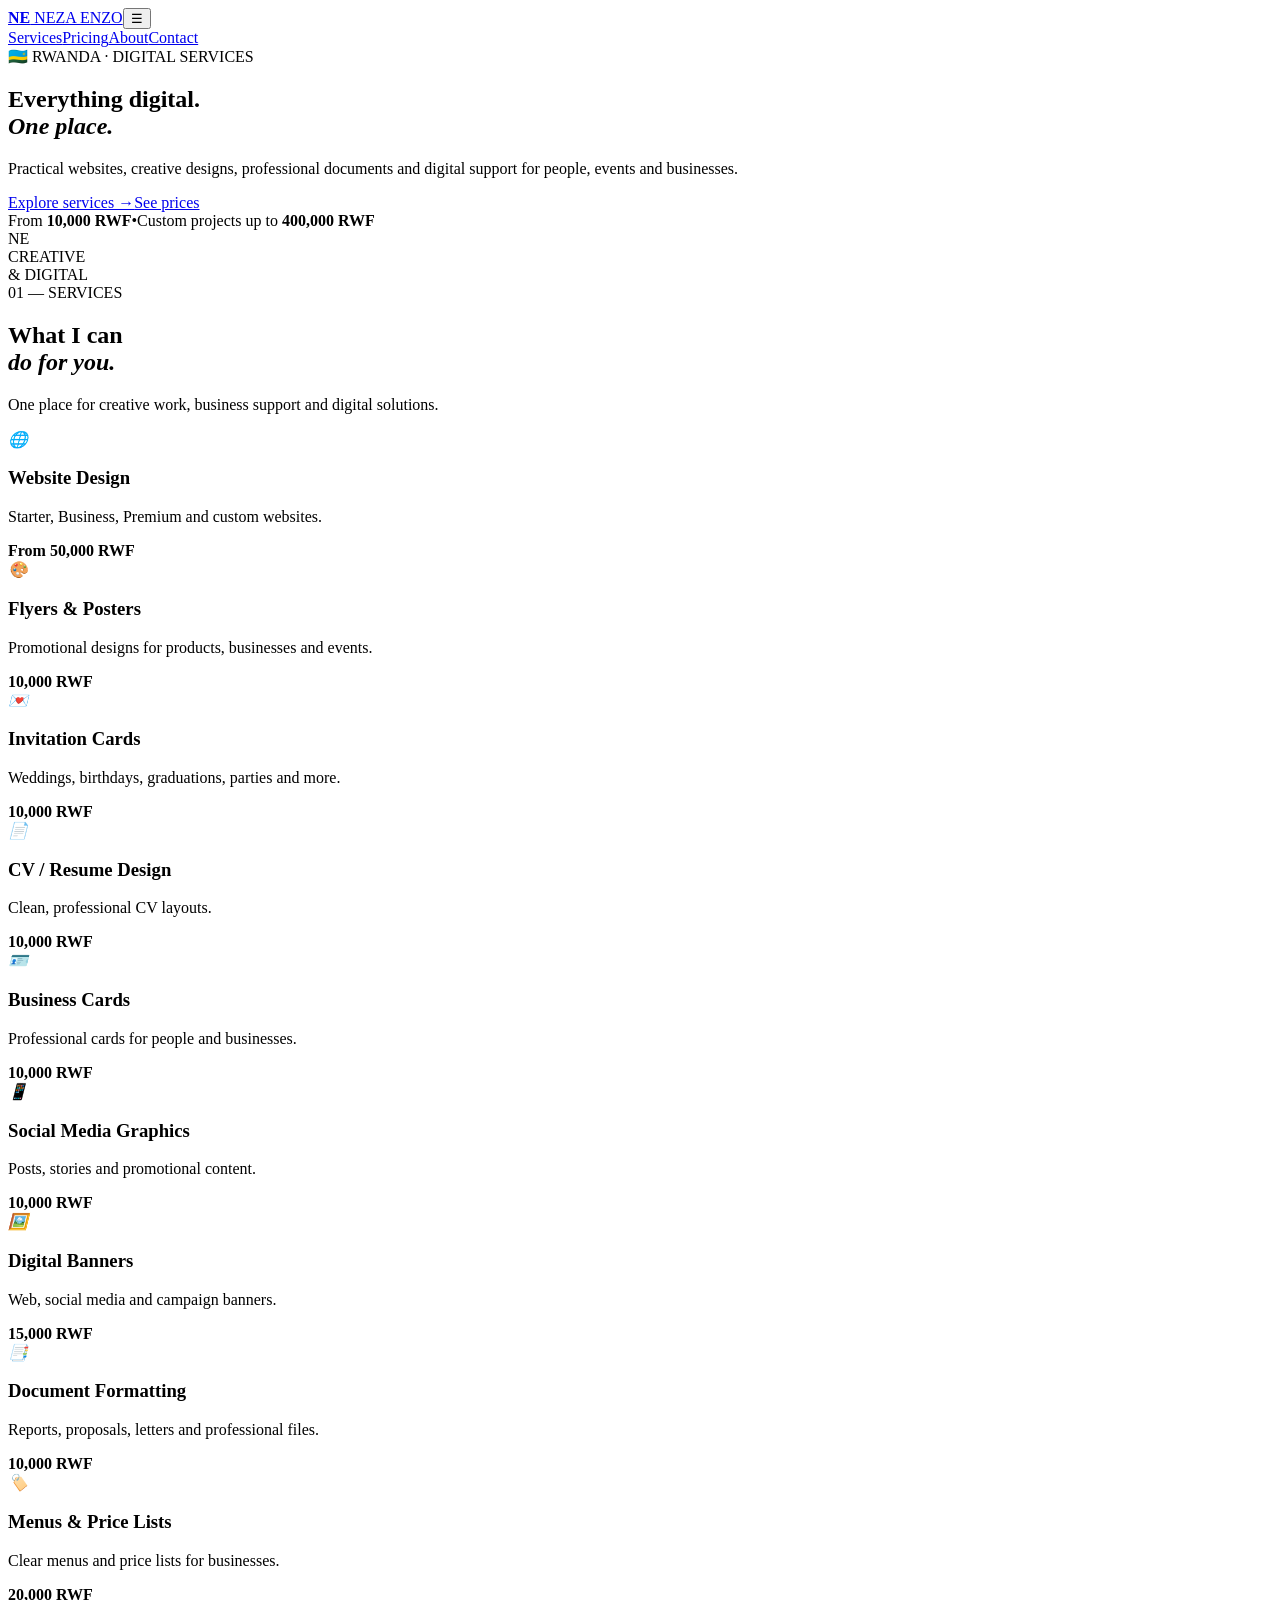
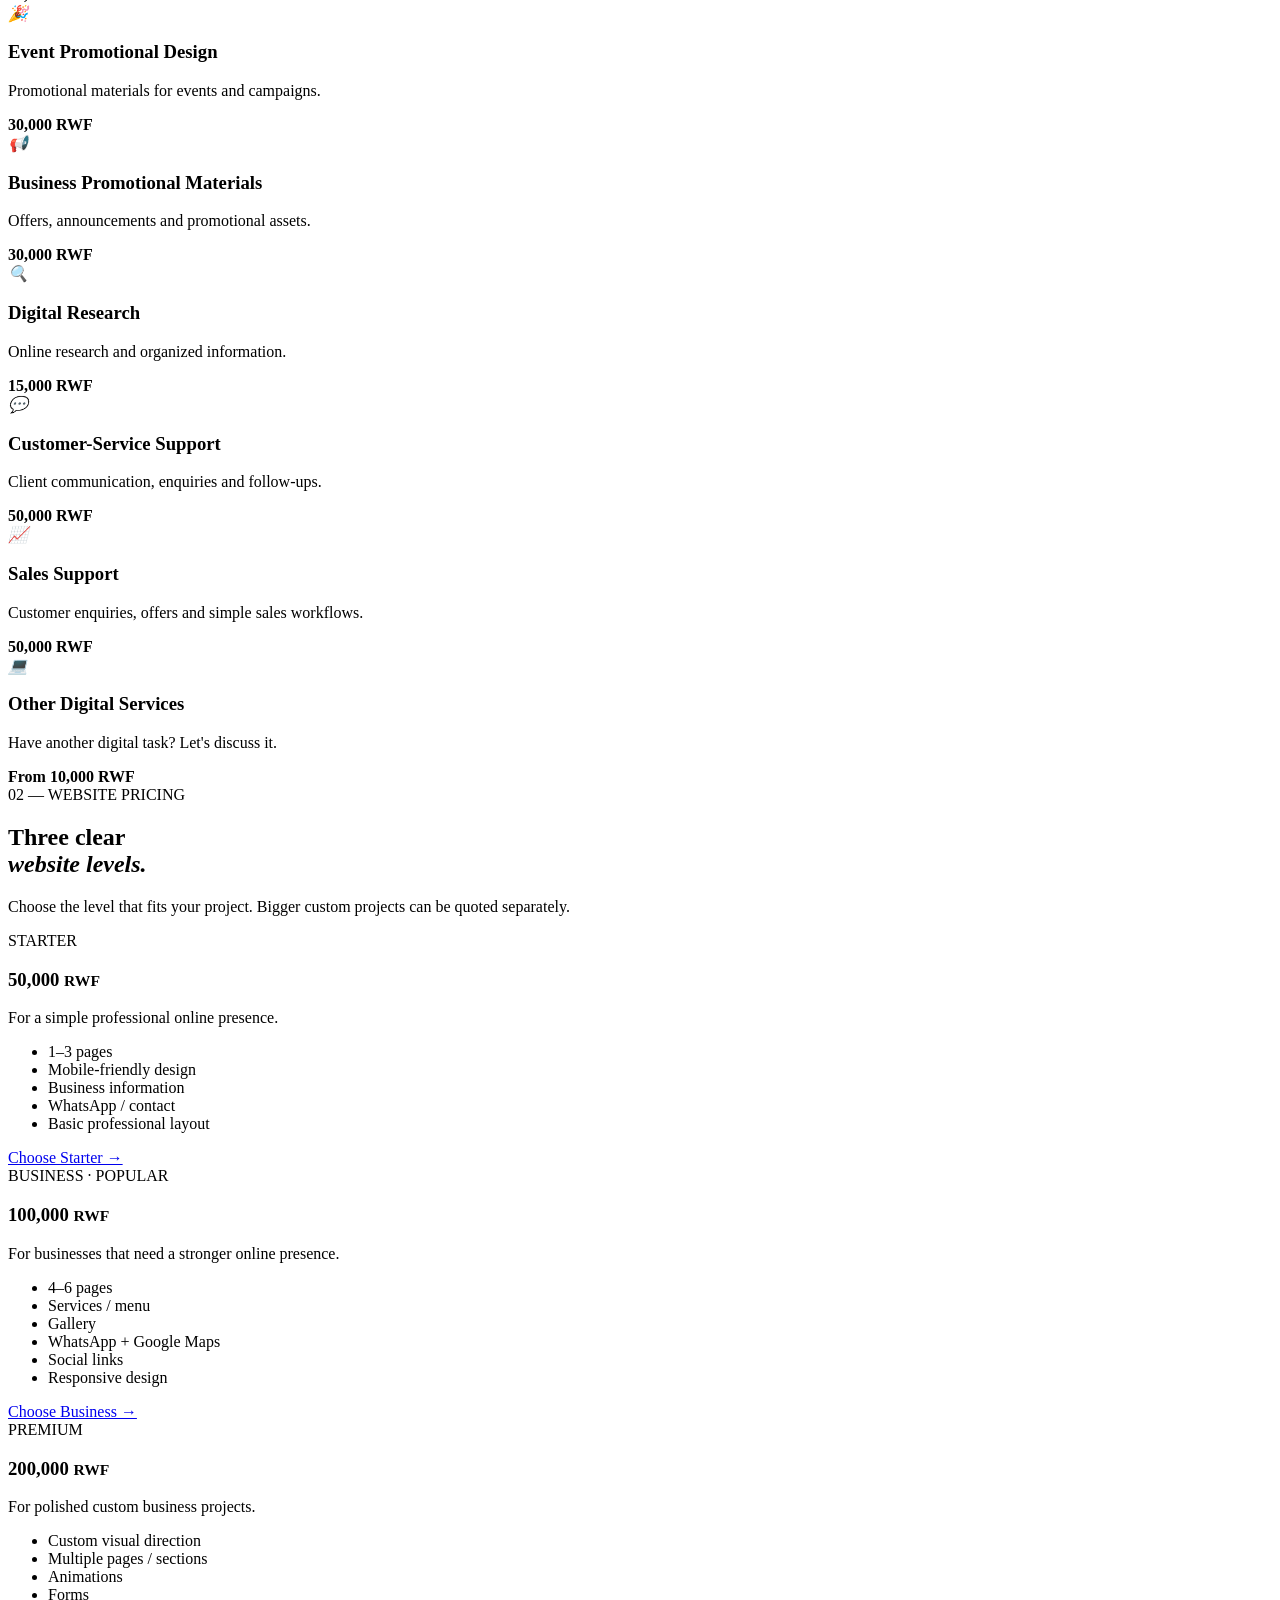
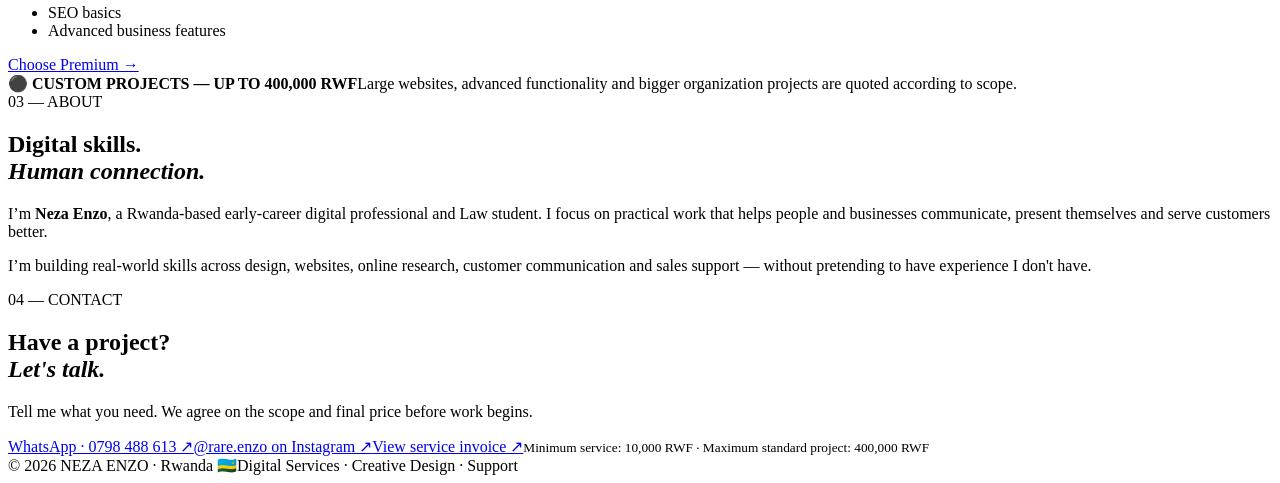
==== index.html @ a966a96f "Create fresh NEZA ENZO digital services website" ====
<!doctype html>
<html lang="en">
<head>
<meta charset="utf-8"><meta name="viewport" content="width=device-width,initial-scale=1">
<meta name="description" content="NEZA ENZO — affordable digital services in Rwanda: websites, flyers, CVs, invitations, business graphics, research, customer service and sales support.">
<meta name="theme-color" content="#08110d"><title>NEZA ENZO — Digital Services Rwanda</title>
<link rel="stylesheet" href="style.css"><link rel="icon" href="favicon.svg">
</head>
<body>
<header><nav class="nav wrap"><a class="logo" href="#home"><b>NE</b> NEZA ENZO</a><button class="menu" aria-label="Menu">☰</button><div class="links"><a href="#services">Services</a><a href="#pricing">Pricing</a><a href="#about">About</a><a href="#contact">Contact</a></div></nav></header>
<main>
<section id="home" class="hero wrap"><div class="hero-copy"><span class="eyebrow">🇷🇼 RWANDA · DIGITAL SERVICES</span><h1>Everything digital.<br><em>One place.</em></h1><p>Practical websites, creative designs, professional documents and digital support for people, events and businesses.</p><div class="actions"><a class="btn primary" href="#services">Explore services →</a><a class="btn" href="#pricing">See prices</a></div><div class="proof"><span>From <b>10,000 RWF</b></span><span>•</span><span>Custom projects up to <b>400,000 RWF</b></span></div></div><div class="hero-card"><div class="orb"></div><div class="big">NE</div><span>CREATIVE<br>& DIGITAL</span></div></section>

<section id="services" class="section wrap"><div class="label">01 — SERVICES</div><div class="heading"><h2>What I can<br><em>do for you.</em></h2><p>One place for creative work, business support and digital solutions.</p></div>
<div class="grid">
<article><i>🌐</i><h3>Website Design</h3><p>Starter, Business, Premium and custom websites.</p><strong>From 50,000 RWF</strong></article>
<article><i>🎨</i><h3>Flyers & Posters</h3><p>Promotional designs for products, businesses and events.</p><strong>10,000 RWF</strong></article>
<article><i>💌</i><h3>Invitation Cards</h3><p>Weddings, birthdays, graduations, parties and more.</p><strong>10,000 RWF</strong></article>
<article><i>📄</i><h3>CV / Resume Design</h3><p>Clean, professional CV layouts.</p><strong>10,000 RWF</strong></article>
<article><i>🪪</i><h3>Business Cards</h3><p>Professional cards for people and businesses.</p><strong>10,000 RWF</strong></article>
<article><i>📱</i><h3>Social Media Graphics</h3><p>Posts, stories and promotional content.</p><strong>10,000 RWF</strong></article>
<article><i>🖼️</i><h3>Digital Banners</h3><p>Web, social media and campaign banners.</p><strong>15,000 RWF</strong></article>
<article><i>📑</i><h3>Document Formatting</h3><p>Reports, proposals, letters and professional files.</p><strong>10,000 RWF</strong></article>
<article><i>🏷️</i><h3>Menus & Price Lists</h3><p>Clear menus and price lists for businesses.</p><strong>20,000 RWF</strong></article>
<article><i>🎉</i><h3>Event Promotional Design</h3><p>Promotional materials for events and campaigns.</p><strong>30,000 RWF</strong></article>
<article><i>📢</i><h3>Business Promotional Materials</h3><p>Offers, announcements and promotional assets.</p><strong>30,000 RWF</strong></article>
<article><i>🔍</i><h3>Digital Research</h3><p>Online research and organized information.</p><strong>15,000 RWF</strong></article>
<article><i>💬</i><h3>Customer-Service Support</h3><p>Client communication, enquiries and follow-ups.</p><strong>50,000 RWF</strong></article>
<article><i>📈</i><h3>Sales Support</h3><p>Customer enquiries, offers and simple sales workflows.</p><strong>50,000 RWF</strong></article>
<article><i>💻</i><h3>Other Digital Services</h3><p>Have another digital task? Let's discuss it.</p><strong>From 10,000 RWF</strong></article>
</div></section>

<section id="pricing" class="section dark"><div class="wrap"><div class="label">02 — WEBSITE PRICING</div><div class="heading"><h2>Three clear<br><em>website levels.</em></h2><p>Choose the level that fits your project. Bigger custom projects can be quoted separately.</p></div>
<div class="web-prices">
<div class="price"><span>STARTER</span><h3>50,000 <small>RWF</small></h3><p>For a simple professional online presence.</p><ul><li>1–3 pages</li><li>Mobile-friendly design</li><li>Business information</li><li>WhatsApp / contact</li><li>Basic professional layout</li></ul><a href="#contact">Choose Starter →</a></div>
<div class="price featured"><span>BUSINESS · POPULAR</span><h3>100,000 <small>RWF</small></h3><p>For businesses that need a stronger online presence.</p><ul><li>4–6 pages</li><li>Services / menu</li><li>Gallery</li><li>WhatsApp + Google Maps</li><li>Social links</li><li>Responsive design</li></ul><a href="#contact">Choose Business →</a></div>
<div class="price"><span>PREMIUM</span><h3>200,000 <small>RWF</small></h3><p>For polished custom business projects.</p><ul><li>Custom visual direction</li><li>Multiple pages / sections</li><li>Animations</li><li>Forms</li><li>SEO basics</li><li>Advanced business features</li></ul><a href="#contact">Choose Premium →</a></div>
</div><div class="custom"><b>⚫ CUSTOM PROJECTS — UP TO 400,000 RWF</b><span>Large websites, advanced functionality and bigger organization projects are quoted according to scope.</span></div></div></section>

<section class="section wrap" id="about"><div class="label">03 — ABOUT</div><div class="about"><div><h2>Digital skills.<br><em>Human connection.</em></h2></div><div><p>I’m <b>Neza Enzo</b>, a Rwanda-based early-career digital professional and Law student. I focus on practical work that helps people and businesses communicate, present themselves and serve customers better.</p><p>I’m building real-world skills across design, websites, online research, customer communication and sales support — without pretending to have experience I don't have.</p></div></div></section>

<section class="section dark" id="contact"><div class="wrap contact"><div><div class="label">04 — CONTACT</div><h2>Have a project?<br><em>Let's talk.</em></h2><p>Tell me what you need. We agree on the scope and final price before work begins.</p></div><div class="contact-box"><a class="contact-btn" href="https://wa.me/250798488613?text=Hello%20Enzo%2C%20I%20saw%20your%20digital%20services%20and%20I%27d%20like%20to%20discuss%20a%20project." target="_blank">WhatsApp · 0798 488 613 ↗</a><a href="https://www.instagram.com/rare.enzo/" target="_blank">@rare.enzo on Instagram ↗</a><a href="invoice.html">View service invoice ↗</a><small>Minimum service: 10,000 RWF · Maximum standard project: 400,000 RWF</small></div></div></section>
</main><footer><div class="wrap"><span>© 2026 NEZA ENZO · Rwanda 🇷🇼</span><span>Digital Services · Creative Design · Support</span></div></footer>
<script src="script.js"></script>
</body></html>
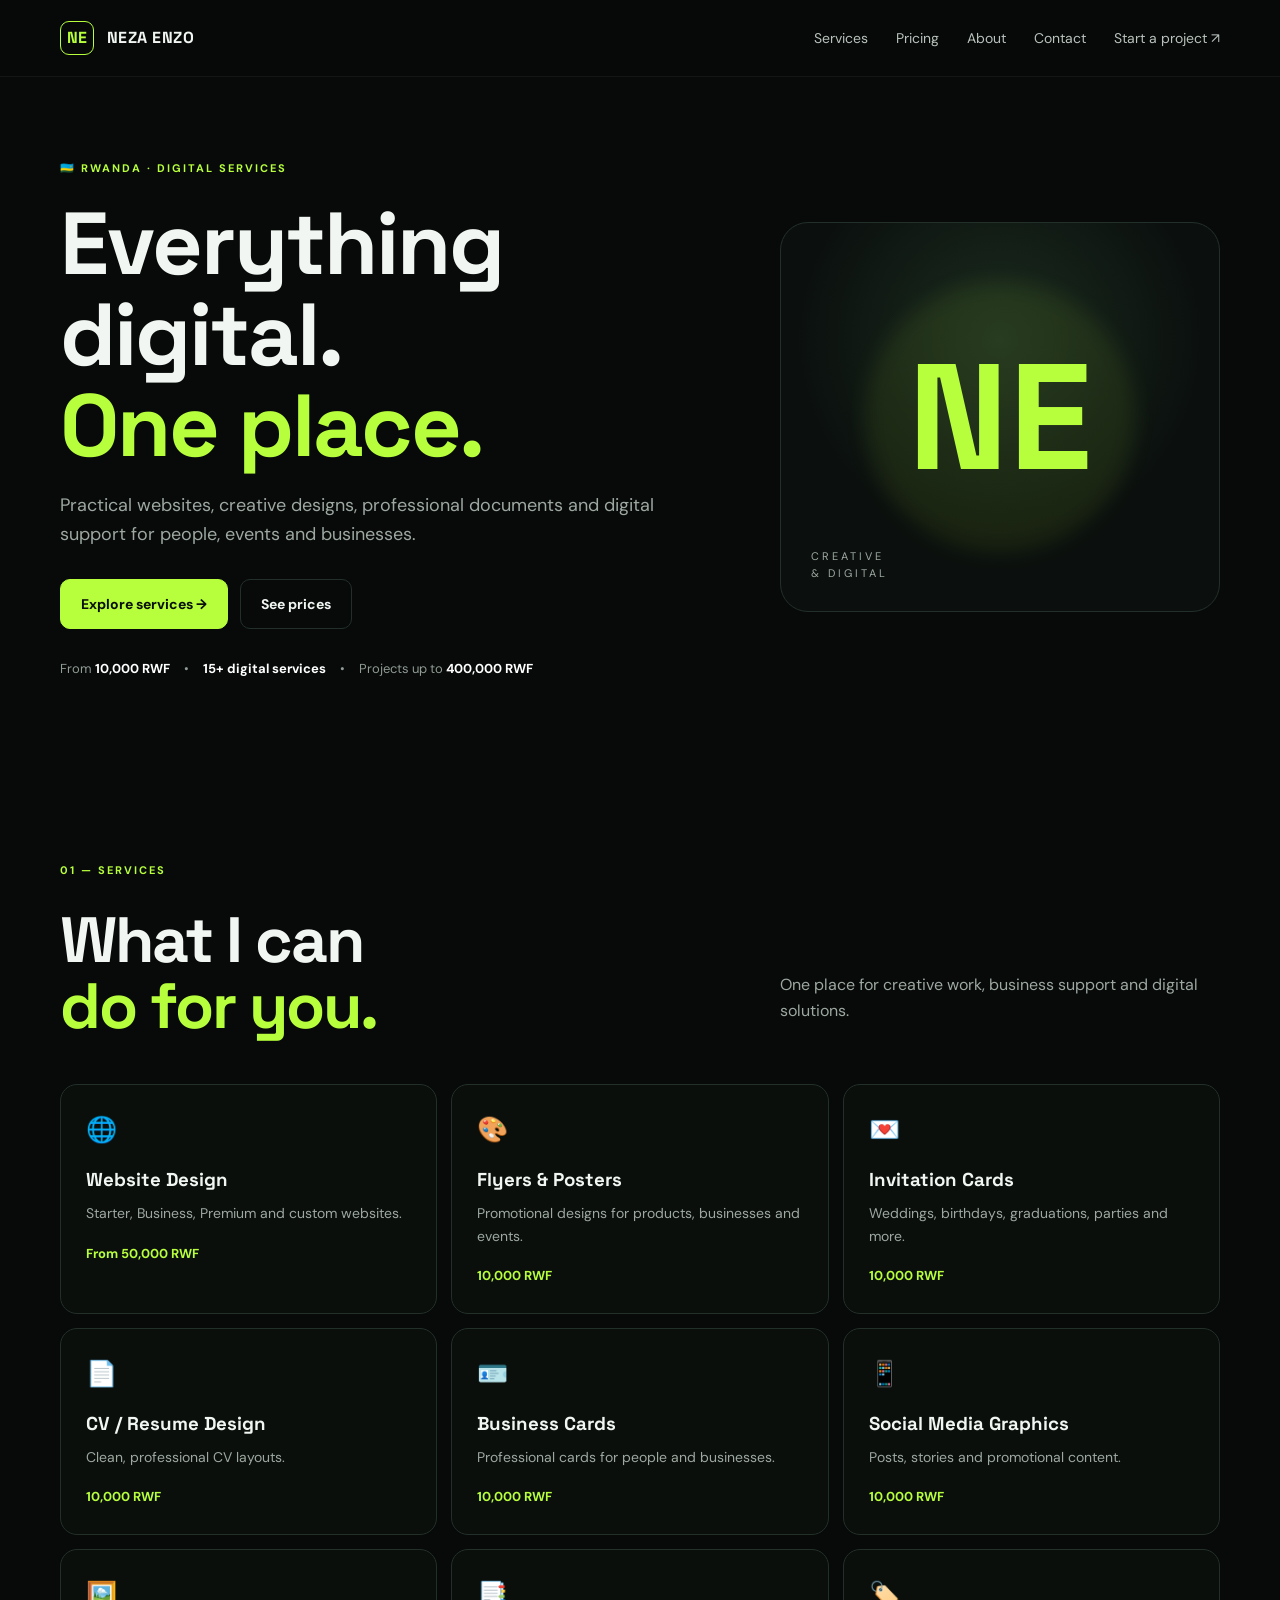
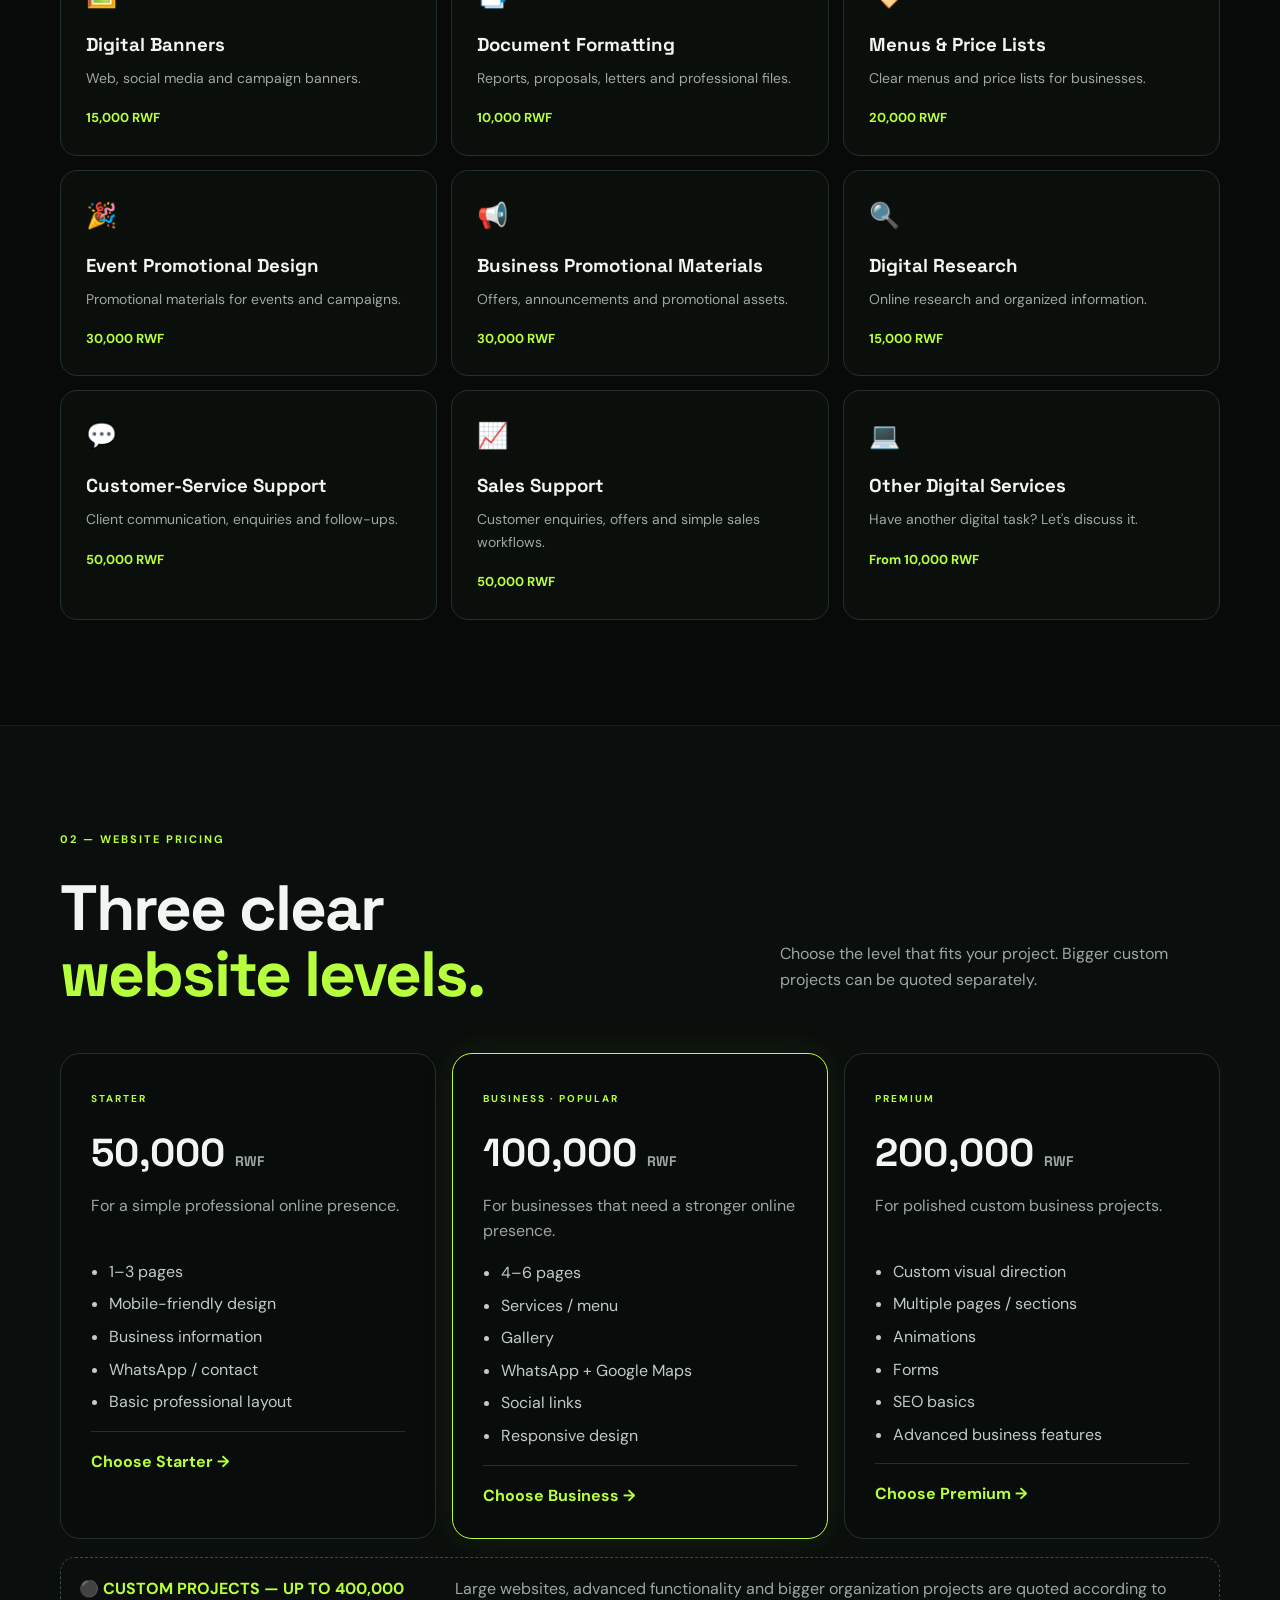
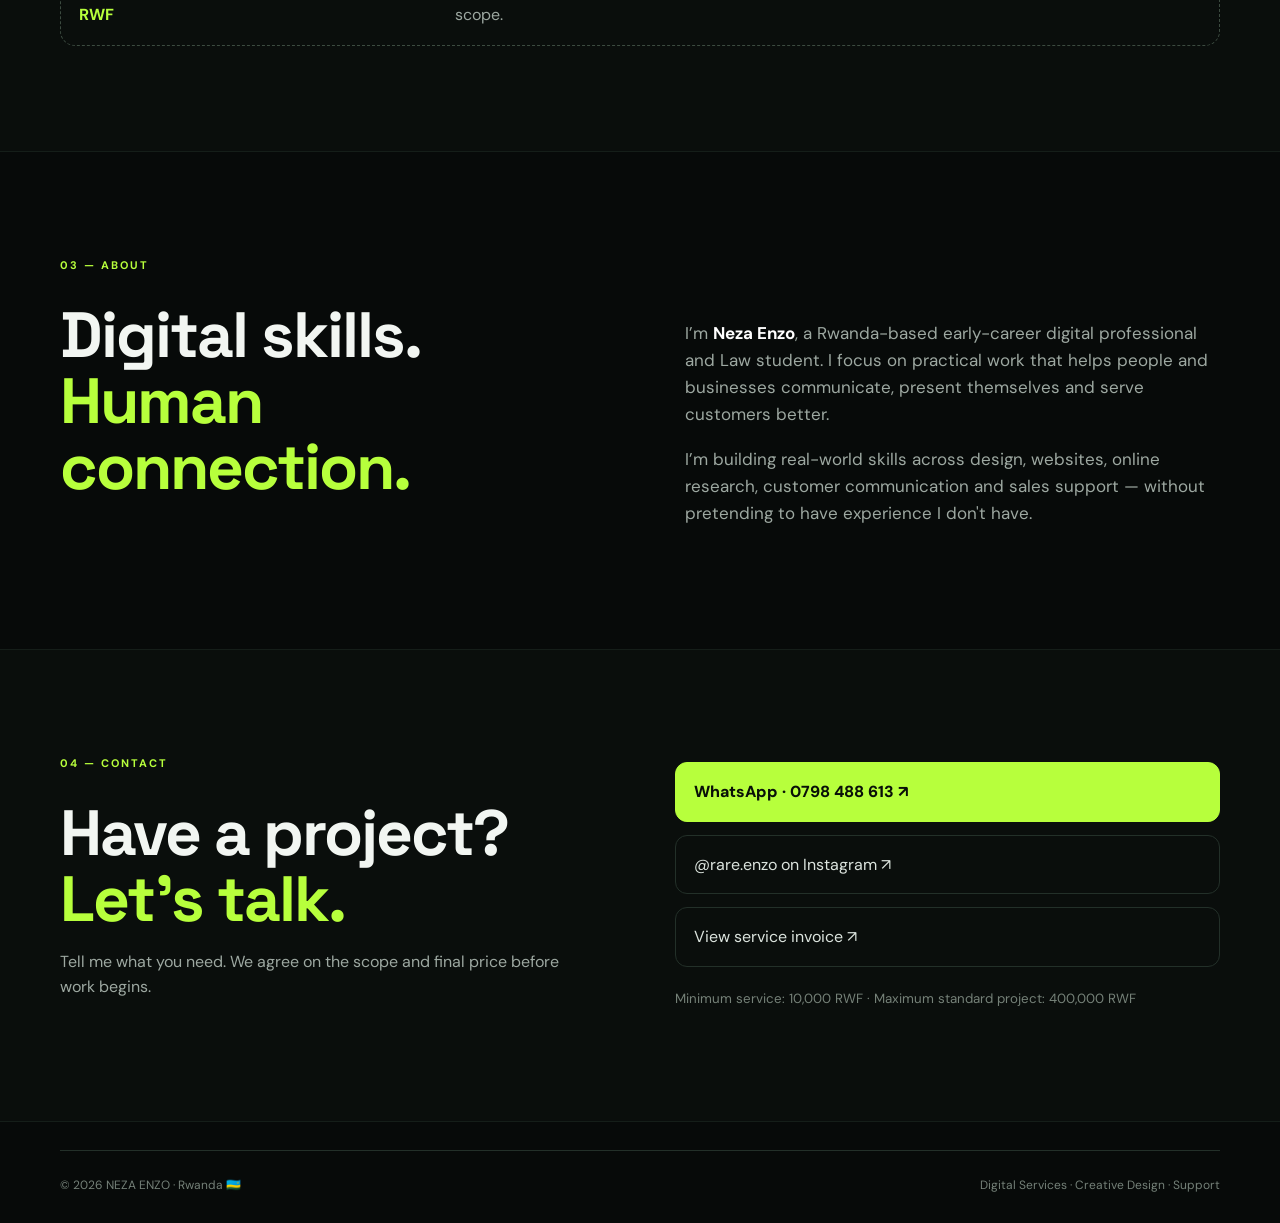
==== commit 963cf617: "Polish website SEO and navigation" ====
--- a/index.html
+++ b/index.html
@@ -2,14 +2,20 @@
 <html lang="en">
 <head>
 <meta charset="utf-8"><meta name="viewport" content="width=device-width,initial-scale=1">
-<meta name="description" content="NEZA ENZO — affordable digital services in Rwanda: websites, flyers, CVs, invitations, business graphics, research, customer service and sales support.">
+<meta name="description" content="NEZA ENZO — digital services in Rwanda: websites, flyers, invitation cards, CVs, business graphics, documents, research and customer support.">
+<meta name="robots" content="index, follow">
+<link rel="canonical" href="https://findmehere.vercel.app/">
+<meta property="og:title" content="NEZA ENZO — Digital Services Rwanda">
+<meta property="og:description" content="Websites, creative design, professional documents and digital support from 10,000 RWF.">
+<meta property="og:url" content="https://findmehere.vercel.app/">
+<meta property="og:type" content="website">
 <meta name="theme-color" content="#08110d"><title>NEZA ENZO — Digital Services Rwanda</title>
 <link rel="stylesheet" href="style.css"><link rel="icon" href="favicon.svg">
 </head>
 <body>
-<header><nav class="nav wrap"><a class="logo" href="#home"><b>NE</b> NEZA ENZO</a><button class="menu" aria-label="Menu">☰</button><div class="links"><a href="#services">Services</a><a href="#pricing">Pricing</a><a href="#about">About</a><a href="#contact">Contact</a></div></nav></header>
+<header><nav class="nav wrap"><a class="logo" href="#home" aria-label="NEZA ENZO home"><b>NE</b> NEZA ENZO</a><button class="menu" aria-label="Menu">☰</button><div class="links"><a href="#services">Services</a><a href="#pricing">Pricing</a><a href="#about">About</a><a href="#contact">Contact</a><a class="nav-cta" href="#contact">Start a project ↗</a></div></nav></header>
 <main>
-<section id="home" class="hero wrap"><div class="hero-copy"><span class="eyebrow">🇷🇼 RWANDA · DIGITAL SERVICES</span><h1>Everything digital.<br><em>One place.</em></h1><p>Practical websites, creative designs, professional documents and digital support for people, events and businesses.</p><div class="actions"><a class="btn primary" href="#services">Explore services →</a><a class="btn" href="#pricing">See prices</a></div><div class="proof"><span>From <b>10,000 RWF</b></span><span>•</span><span>Custom projects up to <b>400,000 RWF</b></span></div></div><div class="hero-card"><div class="orb"></div><div class="big">NE</div><span>CREATIVE<br>& DIGITAL</span></div></section>
+<section id="home" class="hero wrap"><div class="hero-copy"><span class="eyebrow">🇷🇼 RWANDA · DIGITAL SERVICES</span><h1>Everything digital.<br><em>One place.</em></h1><p>Practical websites, creative designs, professional documents and digital support for people, events and businesses.</p><div class="actions"><a class="btn primary" href="#services">Explore services →</a><a class="btn" href="#pricing">See prices</a></div><div class="proof"><span>From <b>10,000 RWF</b></span><span>•</span><span><b>15+ digital services</b></span><span>•</span><span>Projects up to <b>400,000 RWF</b></span></div></div><div class="hero-card"><div class="orb"></div><div class="big">NE</div><span>CREATIVE<br>& DIGITAL</span></div></section>
 
 <section id="services" class="section wrap"><div class="label">01 — SERVICES</div><div class="heading"><h2>What I can<br><em>do for you.</em></h2><p>One place for creative work, business support and digital solutions.</p></div>
 <div class="grid">
--- a/style.css
+++ b/style.css
@@ -0,0 +1,2 @@
+@import url('https://fonts.googleapis.com/css2?family=DM+Sans:wght@400;500;600;700&family=Space+Grotesk:wght@500;600;700&display=swap');
+:root{--bg:#070a09;--panel:#0d1310;--text:#f2f6f2;--muted:#9da8a1;--line:#233029;--accent:#b7ff3c;--accent2:#7edb1b}*{box-sizing:border-box}html{scroll-behavior:smooth}body{margin:0;background:var(--bg);color:var(--text);font-family:'DM Sans',sans-serif;line-height:1.6}a{color:inherit;text-decoration:none}.wrap{width:min(1160px,92%);margin:auto}header{position:sticky;top:0;z-index:20;background:rgba(7,10,9,.88);backdrop-filter:blur(14px);border-bottom:1px solid rgba(255,255,255,.05)}.nav{height:76px;display:flex;align-items:center;justify-content:space-between}.logo{font-family:'Space Grotesk';font-weight:700;letter-spacing:.5px}.logo b{display:inline-grid;place-items:center;width:34px;height:34px;border:1px solid var(--accent);color:var(--accent);border-radius:9px;margin-right:8px}.links{display:flex;gap:28px;align-items:center}.links a{color:#b9c2bc;font-size:14px}.links a:hover{color:var(--accent)}.menu{display:none;background:none;color:white;border:0;font-size:25px}.hero{min-height:680px;display:grid;grid-template-columns:1.2fr .8fr;gap:60px;align-items:center}.eyebrow,.label{font-size:11px;letter-spacing:2px;color:var(--accent);font-weight:700}.hero h1,h2{font-family:'Space Grotesk';line-height:1.03;letter-spacing:-2px}.hero h1{font-size:clamp(52px,7vw,88px);margin:20px 0}.hero em,h2 em{color:var(--accent);font-style:normal}.hero p{max-width:650px;color:var(--muted);font-size:18px}.actions{display:flex;gap:12px;margin:30px 0}.btn{display:inline-block;padding:13px 20px;border:1px solid var(--line);border-radius:10px;font-weight:700;font-size:14px}.btn.primary{background:var(--accent);color:#091008;border-color:var(--accent)}.proof{display:flex;gap:14px;color:#8f9b93;font-size:13px}.proof b{color:#fff}.hero-card{height:390px;border:1px solid var(--line);border-radius:28px;background:radial-gradient(circle at 50% 30%,#1b2c1f,#0b100e 58%);display:flex;flex-direction:column;justify-content:center;align-items:center;position:relative;overflow:hidden}.orb{position:absolute;width:270px;height:270px;border-radius:50%;background:rgba(183,255,60,.08);filter:blur(10px)}.big{font:700 150px/1 'Space Grotesk';color:var(--accent);position:relative}.hero-card span{position:absolute;bottom:28px;left:30px;font-size:11px;letter-spacing:3px;color:#9eaaa2}.section{padding:105px 0}.label{margin-bottom:28px}.heading{display:flex;justify-content:space-between;gap:50px;align-items:end;margin-bottom:45px}.heading h2,.about h2,.contact h2{font-size:clamp(42px,5vw,64px);margin:0}.heading p{max-width:440px;color:var(--muted)}.grid{display:grid;grid-template-columns:repeat(3,1fr);gap:14px}.grid article{padding:25px;border:1px solid var(--line);border-radius:17px;background:#0a0f0c;min-height:190px;transition:.2s}.grid article:hover{transform:translateY(-4px);border-color:#435544}.grid i{font-style:normal;font-size:25px}.grid h3{margin:15px 0 7px;font-family:'Space Grotesk'}.grid p{color:var(--muted);font-size:14px;margin:0 0 15px}.grid strong{color:var(--accent);font-size:13px}.dark{background:#0a0e0c;border-top:1px solid #151e19;border-bottom:1px solid #151e19}.web-prices{display:grid;grid-template-columns:repeat(3,1fr);gap:16px}.price{border:1px solid var(--line);border-radius:20px;padding:30px;background:#080c0a}.price.featured{border-color:var(--accent);box-shadow:0 0 35px rgba(183,255,60,.08)}.price>span{font-size:10px;letter-spacing:2px;color:var(--accent);font-weight:700}.price h3{font:700 39px 'Space Grotesk';margin:18px 0 8px}.price h3 small{font-size:14px;color:var(--muted)}.price p{color:var(--muted);min-height:50px}.price ul{padding-left:18px;color:#c2cbc5;min-height:145px}.price li{margin:7px 0}.price a{display:block;border-top:1px solid var(--line);padding-top:17px;color:var(--accent);font-weight:700}.custom{margin-top:18px;border:1px dashed #3c4b40;border-radius:15px;padding:18px;display:flex;justify-content:space-between;gap:20px}.custom b{color:var(--accent)}.custom span{color:var(--muted)}.about{display:grid;grid-template-columns:1fr 1fr;gap:90px}.about p{color:var(--muted);font-size:17px}.about b{color:#fff}.contact{display:grid;grid-template-columns:1fr 1fr;gap:70px;align-items:center}.contact p{color:var(--muted);max-width:500px}.contact-box{display:flex;flex-direction:column;gap:13px}.contact-box a{padding:16px 18px;border:1px solid var(--line);border-radius:12px;color:#dce4de}.contact-box .contact-btn{background:var(--accent);color:#091008;border-color:var(--accent);font-weight:800}.contact-box small{color:#758178;margin-top:8px}footer{padding:28px 0;color:#748078;font-size:12px}footer .wrap{display:flex;justify-content:space-between;border-top:1px solid var(--line);padding-top:25px}@media(max-width:800px){.links{display:none}.menu{display:block}.hero{grid-template-columns:1fr;min-height:auto;padding:85px 0}.hero-card{height:280px}.grid,.web-prices,.about,.contact{grid-template-columns:1fr}.heading{display:block}.heading p{margin-top:20px}.section{padding:75px 0}.custom{display:block}.custom span{display:block;margin-top:8px}.proof{flex-wrap:wrap}.price ul{min-height:auto}.price{padding:24px}footer .wrap{display:block}footer span{display:block;margin:5px 0}}
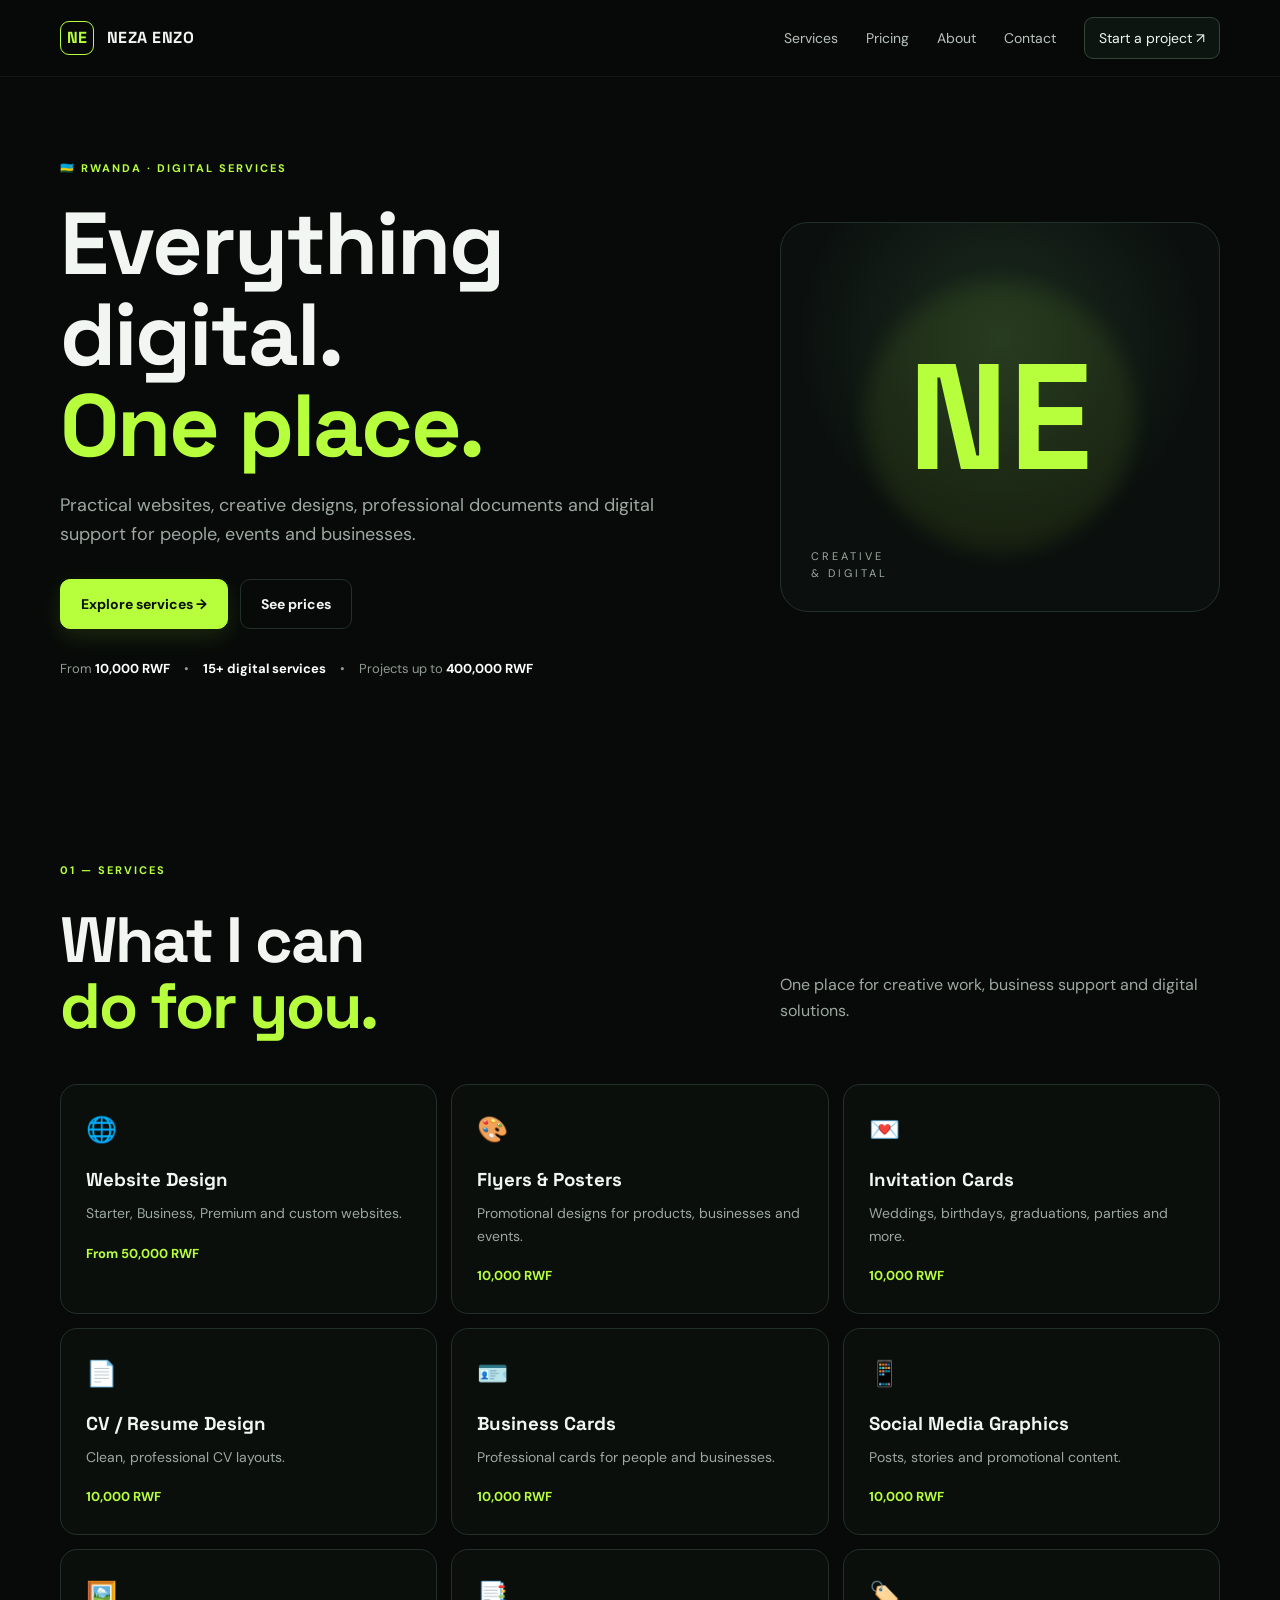
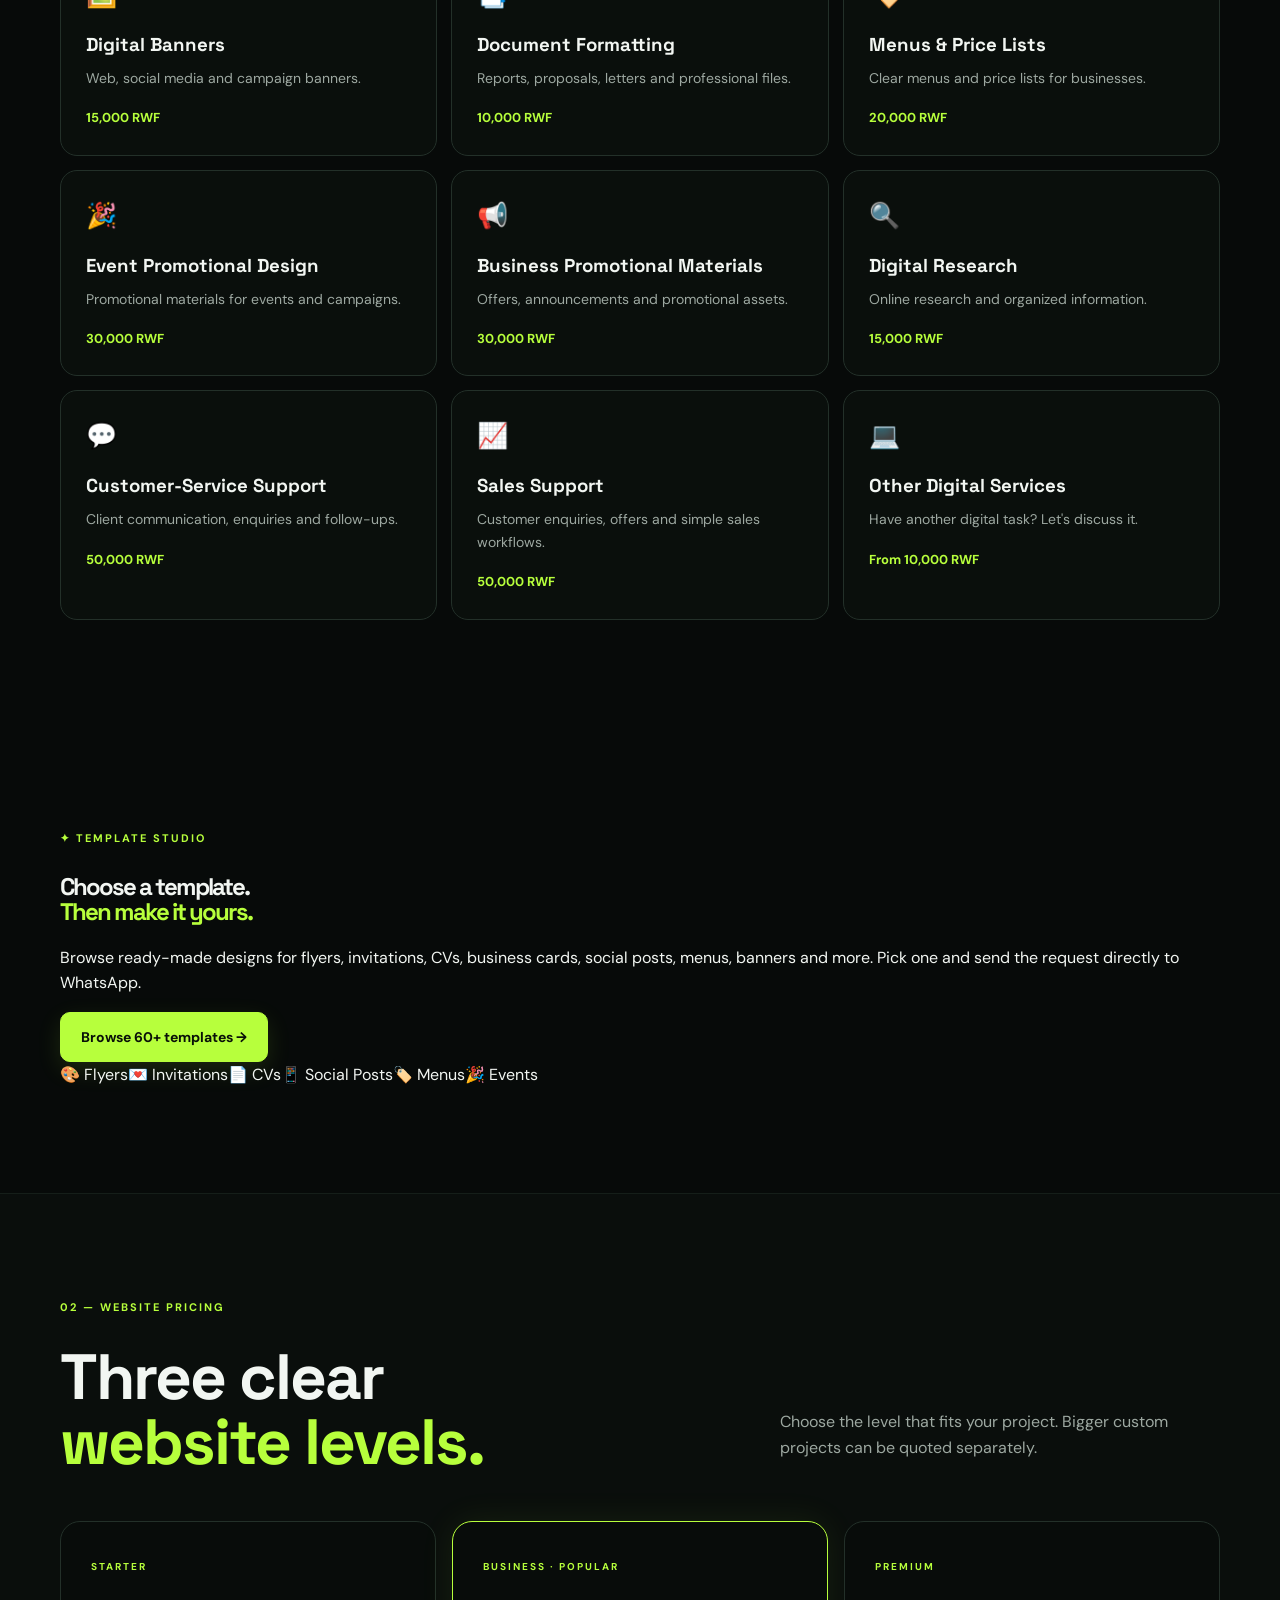
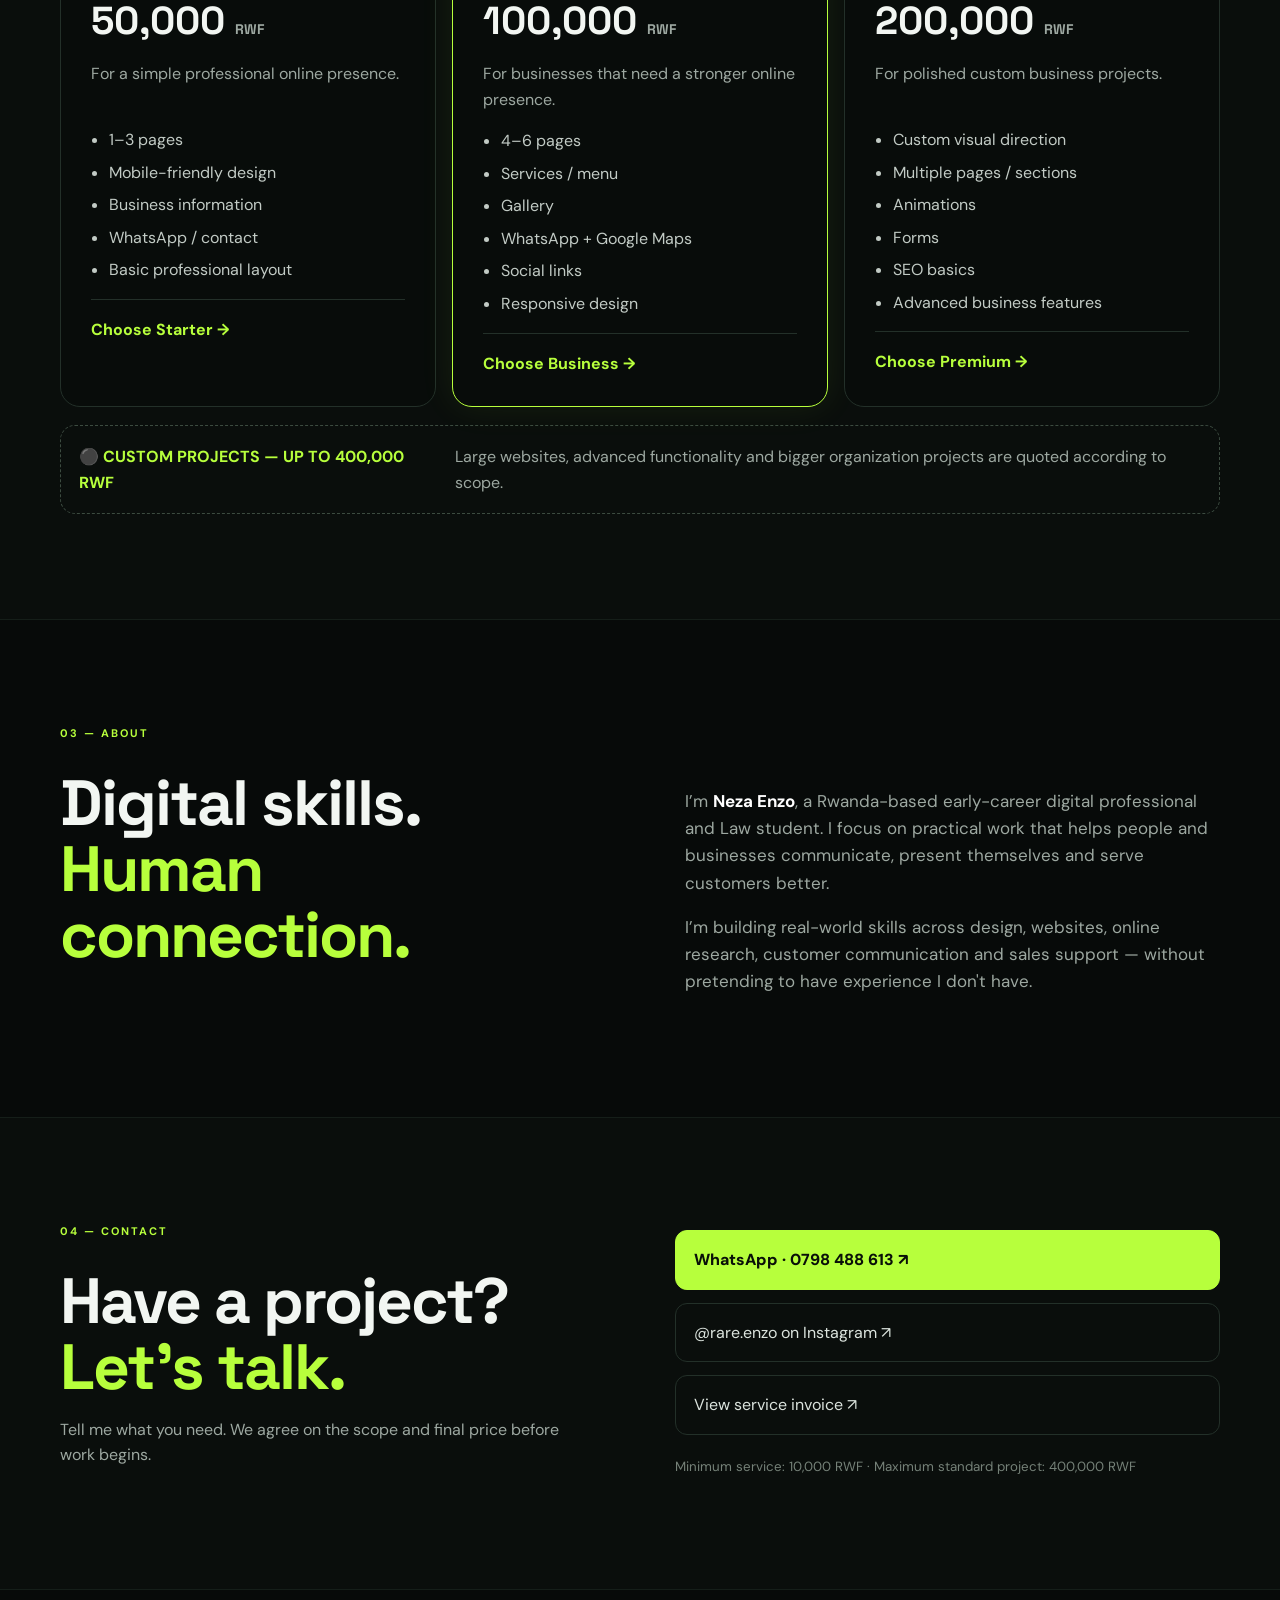
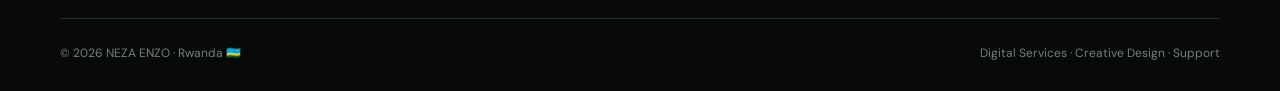
==== commit 86e92d6d: "Add template studio entry point" ====
--- a/index.html
+++ b/index.html
@@ -36,6 +36,7 @@
 <article><i>💻</i><h3>Other Digital Services</h3><p>Have another digital task? Let's discuss it.</p><strong>From 10,000 RWF</strong></article>
 </div></section>
 
+<section class="section template-teaser"><div class="wrap"><div class="label">✦ TEMPLATE STUDIO</div><div class="template-teaser-grid"><div><h2>Choose a template.<br><em>Then make it yours.</em></h2><p>Browse ready-made designs for flyers, invitations, CVs, business cards, social posts, menus, banners and more. Pick one and send the request directly to WhatsApp.</p><a class="btn primary" href="templates.html">Browse 60+ templates →</a></div><div class="teaser-stack"><span>🎨 Flyers</span><span>💌 Invitations</span><span>📄 CVs</span><span>📱 Social Posts</span><span>🏷️ Menus</span><span>🎉 Events</span></div></div></div></section>
 <section id="pricing" class="section dark"><div class="wrap"><div class="label">02 — WEBSITE PRICING</div><div class="heading"><h2>Three clear<br><em>website levels.</em></h2><p>Choose the level that fits your project. Bigger custom projects can be quoted separately.</p></div>
 <div class="web-prices">
 <div class="price"><span>STARTER</span><h3>50,000 <small>RWF</small></h3><p>For a simple professional online presence.</p><ul><li>1–3 pages</li><li>Mobile-friendly design</li><li>Business information</li><li>WhatsApp / contact</li><li>Basic professional layout</li></ul><a href="#contact">Choose Starter →</a></div>
--- a/style.css
+++ b/style.css
@@ -1,2 +1,2 @@
 @import url('https://fonts.googleapis.com/css2?family=DM+Sans:wght@400;500;600;700&family=Space+Grotesk:wght@500;600;700&display=swap');
-:root{--bg:#070a09;--panel:#0d1310;--text:#f2f6f2;--muted:#9da8a1;--line:#233029;--accent:#b7ff3c;--accent2:#7edb1b}*{box-sizing:border-box}html{scroll-behavior:smooth}body{margin:0;background:var(--bg);color:var(--text);font-family:'DM Sans',sans-serif;line-height:1.6}a{color:inherit;text-decoration:none}.wrap{width:min(1160px,92%);margin:auto}header{position:sticky;top:0;z-index:20;background:rgba(7,10,9,.88);backdrop-filter:blur(14px);border-bottom:1px solid rgba(255,255,255,.05)}.nav{height:76px;display:flex;align-items:center;justify-content:space-between}.logo{font-family:'Space Grotesk';font-weight:700;letter-spacing:.5px}.logo b{display:inline-grid;place-items:center;width:34px;height:34px;border:1px solid var(--accent);color:var(--accent);border-radius:9px;margin-right:8px}.links{display:flex;gap:28px;align-items:center}.links a{color:#b9c2bc;font-size:14px}.links a:hover{color:var(--accent)}.menu{display:none;background:none;color:white;border:0;font-size:25px}.hero{min-height:680px;display:grid;grid-template-columns:1.2fr .8fr;gap:60px;align-items:center}.eyebrow,.label{font-size:11px;letter-spacing:2px;color:var(--accent);font-weight:700}.hero h1,h2{font-family:'Space Grotesk';line-height:1.03;letter-spacing:-2px}.hero h1{font-size:clamp(52px,7vw,88px);margin:20px 0}.hero em,h2 em{color:var(--accent);font-style:normal}.hero p{max-width:650px;color:var(--muted);font-size:18px}.actions{display:flex;gap:12px;margin:30px 0}.btn{display:inline-block;padding:13px 20px;border:1px solid var(--line);border-radius:10px;font-weight:700;font-size:14px}.btn.primary{background:var(--accent);color:#091008;border-color:var(--accent)}.proof{display:flex;gap:14px;color:#8f9b93;font-size:13px}.proof b{color:#fff}.hero-card{height:390px;border:1px solid var(--line);border-radius:28px;background:radial-gradient(circle at 50% 30%,#1b2c1f,#0b100e 58%);display:flex;flex-direction:column;justify-content:center;align-items:center;position:relative;overflow:hidden}.orb{position:absolute;width:270px;height:270px;border-radius:50%;background:rgba(183,255,60,.08);filter:blur(10px)}.big{font:700 150px/1 'Space Grotesk';color:var(--accent);position:relative}.hero-card span{position:absolute;bottom:28px;left:30px;font-size:11px;letter-spacing:3px;color:#9eaaa2}.section{padding:105px 0}.label{margin-bottom:28px}.heading{display:flex;justify-content:space-between;gap:50px;align-items:end;margin-bottom:45px}.heading h2,.about h2,.contact h2{font-size:clamp(42px,5vw,64px);margin:0}.heading p{max-width:440px;color:var(--muted)}.grid{display:grid;grid-template-columns:repeat(3,1fr);gap:14px}.grid article{padding:25px;border:1px solid var(--line);border-radius:17px;background:#0a0f0c;min-height:190px;transition:.2s}.grid article:hover{transform:translateY(-4px);border-color:#435544}.grid i{font-style:normal;font-size:25px}.grid h3{margin:15px 0 7px;font-family:'Space Grotesk'}.grid p{color:var(--muted);font-size:14px;margin:0 0 15px}.grid strong{color:var(--accent);font-size:13px}.dark{background:#0a0e0c;border-top:1px solid #151e19;border-bottom:1px solid #151e19}.web-prices{display:grid;grid-template-columns:repeat(3,1fr);gap:16px}.price{border:1px solid var(--line);border-radius:20px;padding:30px;background:#080c0a}.price.featured{border-color:var(--accent);box-shadow:0 0 35px rgba(183,255,60,.08)}.price>span{font-size:10px;letter-spacing:2px;color:var(--accent);font-weight:700}.price h3{font:700 39px 'Space Grotesk';margin:18px 0 8px}.price h3 small{font-size:14px;color:var(--muted)}.price p{color:var(--muted);min-height:50px}.price ul{padding-left:18px;color:#c2cbc5;min-height:145px}.price li{margin:7px 0}.price a{display:block;border-top:1px solid var(--line);padding-top:17px;color:var(--accent);font-weight:700}.custom{margin-top:18px;border:1px dashed #3c4b40;border-radius:15px;padding:18px;display:flex;justify-content:space-between;gap:20px}.custom b{color:var(--accent)}.custom span{color:var(--muted)}.about{display:grid;grid-template-columns:1fr 1fr;gap:90px}.about p{color:var(--muted);font-size:17px}.about b{color:#fff}.contact{display:grid;grid-template-columns:1fr 1fr;gap:70px;align-items:center}.contact p{color:var(--muted);max-width:500px}.contact-box{display:flex;flex-direction:column;gap:13px}.contact-box a{padding:16px 18px;border:1px solid var(--line);border-radius:12px;color:#dce4de}.contact-box .contact-btn{background:var(--accent);color:#091008;border-color:var(--accent);font-weight:800}.contact-box small{color:#758178;margin-top:8px}footer{padding:28px 0;color:#748078;font-size:12px}footer .wrap{display:flex;justify-content:space-between;border-top:1px solid var(--line);padding-top:25px}@media(max-width:800px){.links{display:none}.menu{display:block}.hero{grid-template-columns:1fr;min-height:auto;padding:85px 0}.hero-card{height:280px}.grid,.web-prices,.about,.contact{grid-template-columns:1fr}.heading{display:block}.heading p{margin-top:20px}.section{padding:75px 0}.custom{display:block}.custom span{display:block;margin-top:8px}.proof{flex-wrap:wrap}.price ul{min-height:auto}.price{padding:24px}footer .wrap{display:block}footer span{display:block;margin:5px 0}}+:root{--bg:#070a09;--panel:#0d1310;--text:#f2f6f2;--muted:#9da8a1;--line:#233029;--accent:#b7ff3c;--accent2:#7edb1b}*{box-sizing:border-box}html{scroll-behavior:smooth}body{margin:0;background:var(--bg);color:var(--text);font-family:'DM Sans',sans-serif;line-height:1.6}a{color:inherit;text-decoration:none}.wrap{width:min(1160px,92%);margin:auto}header{position:sticky;top:0;z-index:20;background:rgba(7,10,9,.88);backdrop-filter:blur(14px);border-bottom:1px solid rgba(255,255,255,.05)}.nav{height:76px;display:flex;align-items:center;justify-content:space-between}.logo{font-family:'Space Grotesk';font-weight:700;letter-spacing:.5px}.logo b{display:inline-grid;place-items:center;width:34px;height:34px;border:1px solid var(--accent);color:var(--accent);border-radius:9px;margin-right:8px}.links{display:flex;gap:28px;align-items:center}.links a{color:#b9c2bc;font-size:14px}.links a:hover{color:var(--accent)}.nav-cta{padding:9px 14px;border:1px solid #344438;border-radius:9px;color:var(--text)!important;background:#0d1510}.nav-cta:hover{border-color:var(--accent);background:#111b14}.menu{display:none;background:none;color:white;border:0;font-size:25px}.hero{min-height:680px;display:grid;grid-template-columns:1.2fr .8fr;gap:60px;align-items:center}.eyebrow,.label{font-size:11px;letter-spacing:2px;color:var(--accent);font-weight:700}.hero h1,h2{font-family:'Space Grotesk';line-height:1.03;letter-spacing:-2px}.hero h1{font-size:clamp(52px,7vw,88px);margin:20px 0}.hero em,h2 em{color:var(--accent);font-style:normal}.hero p{max-width:650px;color:var(--muted);font-size:18px}.actions{display:flex;gap:12px;margin:30px 0}.btn{display:inline-block;padding:13px 20px;border:1px solid var(--line);border-radius:10px;font-weight:700;font-size:14px}.btn.primary{background:var(--accent);color:#091008;border-color:var(--accent);box-shadow:0 8px 25px rgba(183,255,60,.12)}.btn:hover{border-color:#526355;transform:translateY(-1px)}.btn.primary:hover{border-color:var(--accent);filter:brightness(1.05)}.proof{display:flex;gap:14px;color:#8f9b93;font-size:13px}.proof b{color:#fff}.hero-card{height:390px;border:1px solid var(--line);border-radius:28px;background:radial-gradient(circle at 50% 30%,#1b2c1f,#0b100e 58%);display:flex;flex-direction:column;justify-content:center;align-items:center;position:relative;overflow:hidden}.orb{position:absolute;width:270px;height:270px;border-radius:50%;background:rgba(183,255,60,.08);filter:blur(10px)}.big{font:700 150px/1 'Space Grotesk';color:var(--accent);position:relative}.hero-card span{position:absolute;bottom:28px;left:30px;font-size:11px;letter-spacing:3px;color:#9eaaa2}.section{padding:105px 0}.label{margin-bottom:28px}.heading{display:flex;justify-content:space-between;gap:50px;align-items:end;margin-bottom:45px}.heading h2,.about h2,.contact h2{font-size:clamp(42px,5vw,64px);margin:0}.heading p{max-width:440px;color:var(--muted)}.grid{display:grid;grid-template-columns:repeat(3,1fr);gap:14px}.grid article{padding:25px;border:1px solid var(--line);border-radius:17px;background:#0a0f0c;min-height:190px;transition:.2s}.grid article:hover{transform:translateY(-4px);border-color:#435544}.grid i{font-style:normal;font-size:25px}.grid h3{margin:15px 0 7px;font-family:'Space Grotesk'}.grid p{color:var(--muted);font-size:14px;margin:0 0 15px}.grid strong{color:var(--accent);font-size:13px}.dark{background:#0a0e0c;border-top:1px solid #151e19;border-bottom:1px solid #151e19}.web-prices{display:grid;grid-template-columns:repeat(3,1fr);gap:16px}.price{border:1px solid var(--line);border-radius:20px;padding:30px;background:#080c0a}.price.featured{border-color:var(--accent);box-shadow:0 0 35px rgba(183,255,60,.08)}.price>span{font-size:10px;letter-spacing:2px;color:var(--accent);font-weight:700}.price h3{font:700 39px 'Space Grotesk';margin:18px 0 8px}.price h3 small{font-size:14px;color:var(--muted)}.price p{color:var(--muted);min-height:50px}.price ul{padding-left:18px;color:#c2cbc5;min-height:145px}.price li{margin:7px 0}.price a{display:block;border-top:1px solid var(--line);padding-top:17px;color:var(--accent);font-weight:700}.custom{margin-top:18px;border:1px dashed #3c4b40;border-radius:15px;padding:18px;display:flex;justify-content:space-between;gap:20px}.custom b{color:var(--accent)}.custom span{color:var(--muted)}.about{display:grid;grid-template-columns:1fr 1fr;gap:90px}.about p{color:var(--muted);font-size:17px}.about b{color:#fff}.contact{display:grid;grid-template-columns:1fr 1fr;gap:70px;align-items:center}.contact p{color:var(--muted);max-width:500px}.contact-box{display:flex;flex-direction:column;gap:13px}.contact-box a{padding:16px 18px;border:1px solid var(--line);border-radius:12px;color:#dce4de}.contact-box .contact-btn{background:var(--accent);color:#091008;border-color:var(--accent);font-weight:800}.contact-box small{color:#758178;margin-top:8px}footer{padding:28px 0;color:#748078;font-size:12px}footer .wrap{display:flex;justify-content:space-between;border-top:1px solid var(--line);padding-top:25px}@media(max-width:800px){.links{display:none}.menu{display:block}.hero{grid-template-columns:1fr;min-height:auto;padding:85px 0}.hero-card{height:280px}.grid,.web-prices,.about,.contact{grid-template-columns:1fr}.heading{display:block}.heading p{margin-top:20px}.section{padding:75px 0}.custom{display:block}.custom span{display:block;margin-top:8px}.proof{flex-wrap:wrap}.price ul{min-height:auto}.price{padding:24px}footer .wrap{display:block}footer span{display:block;margin:5px 0}}
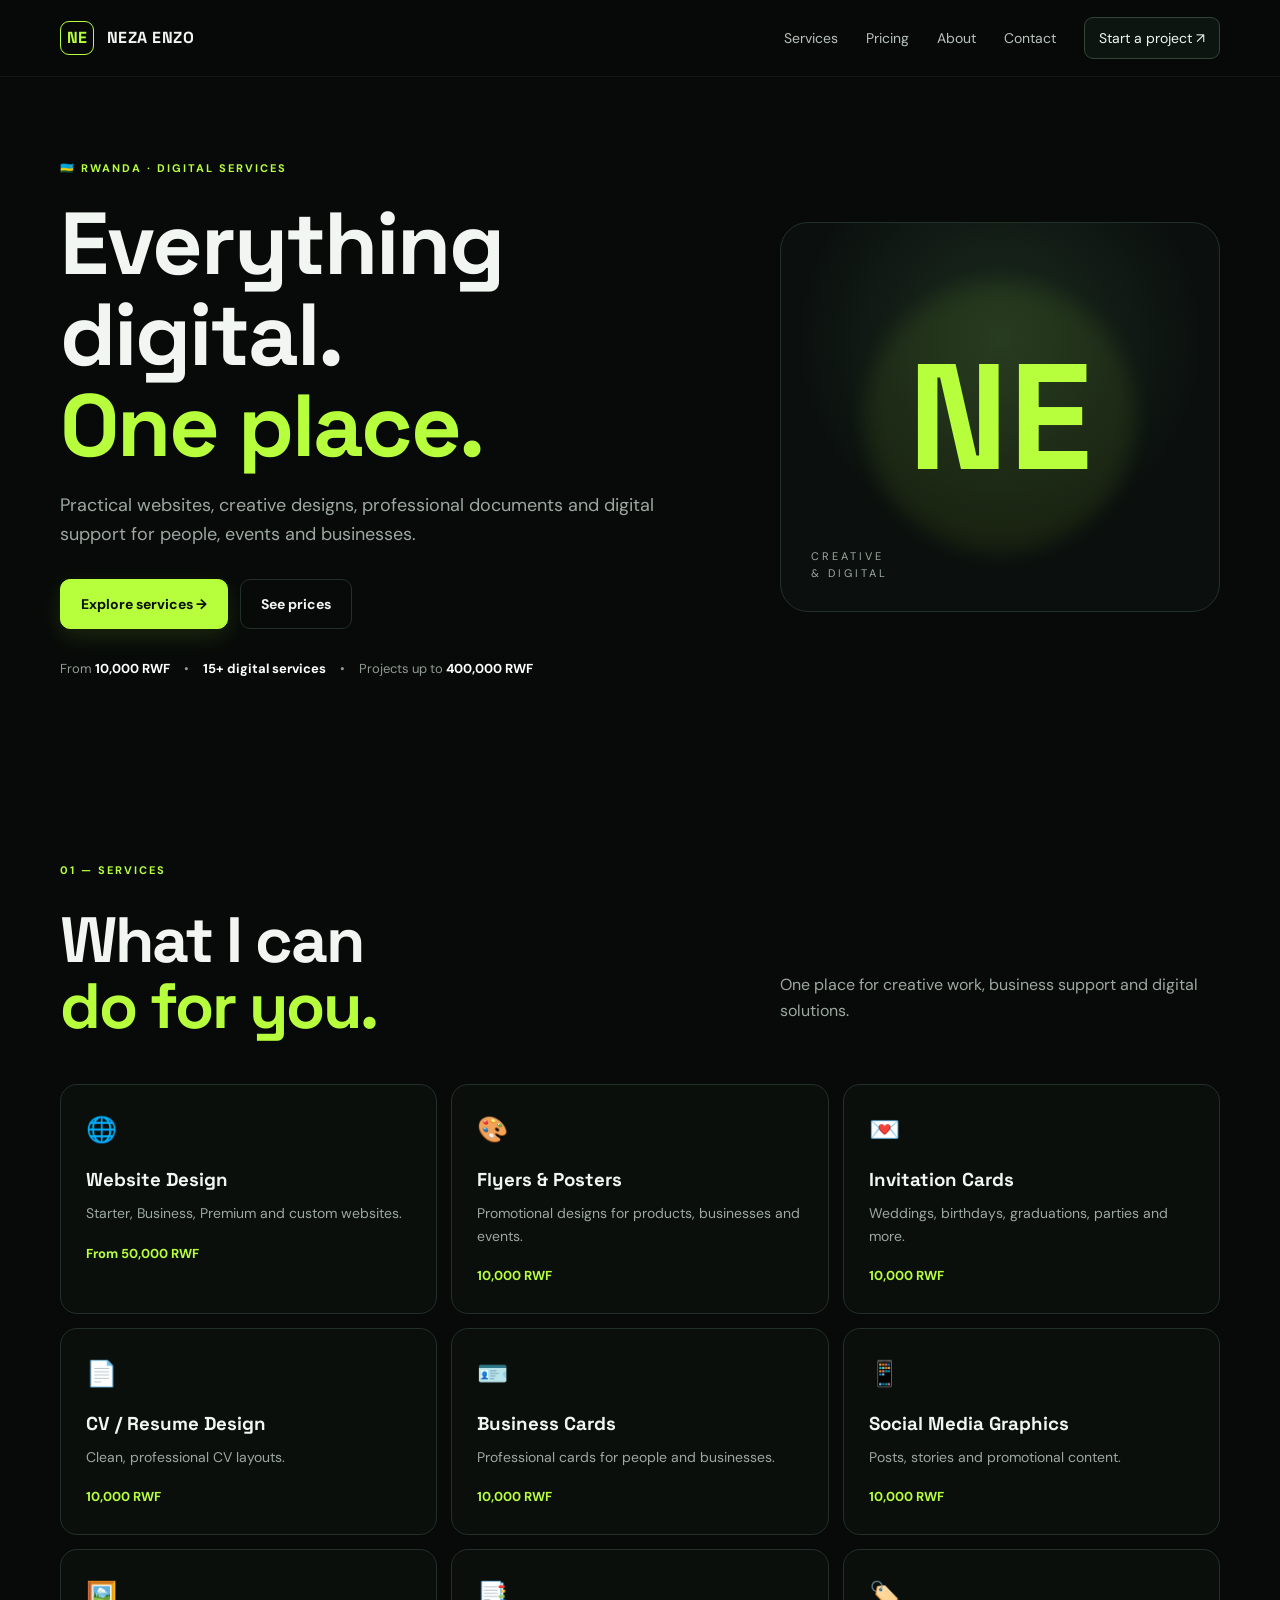
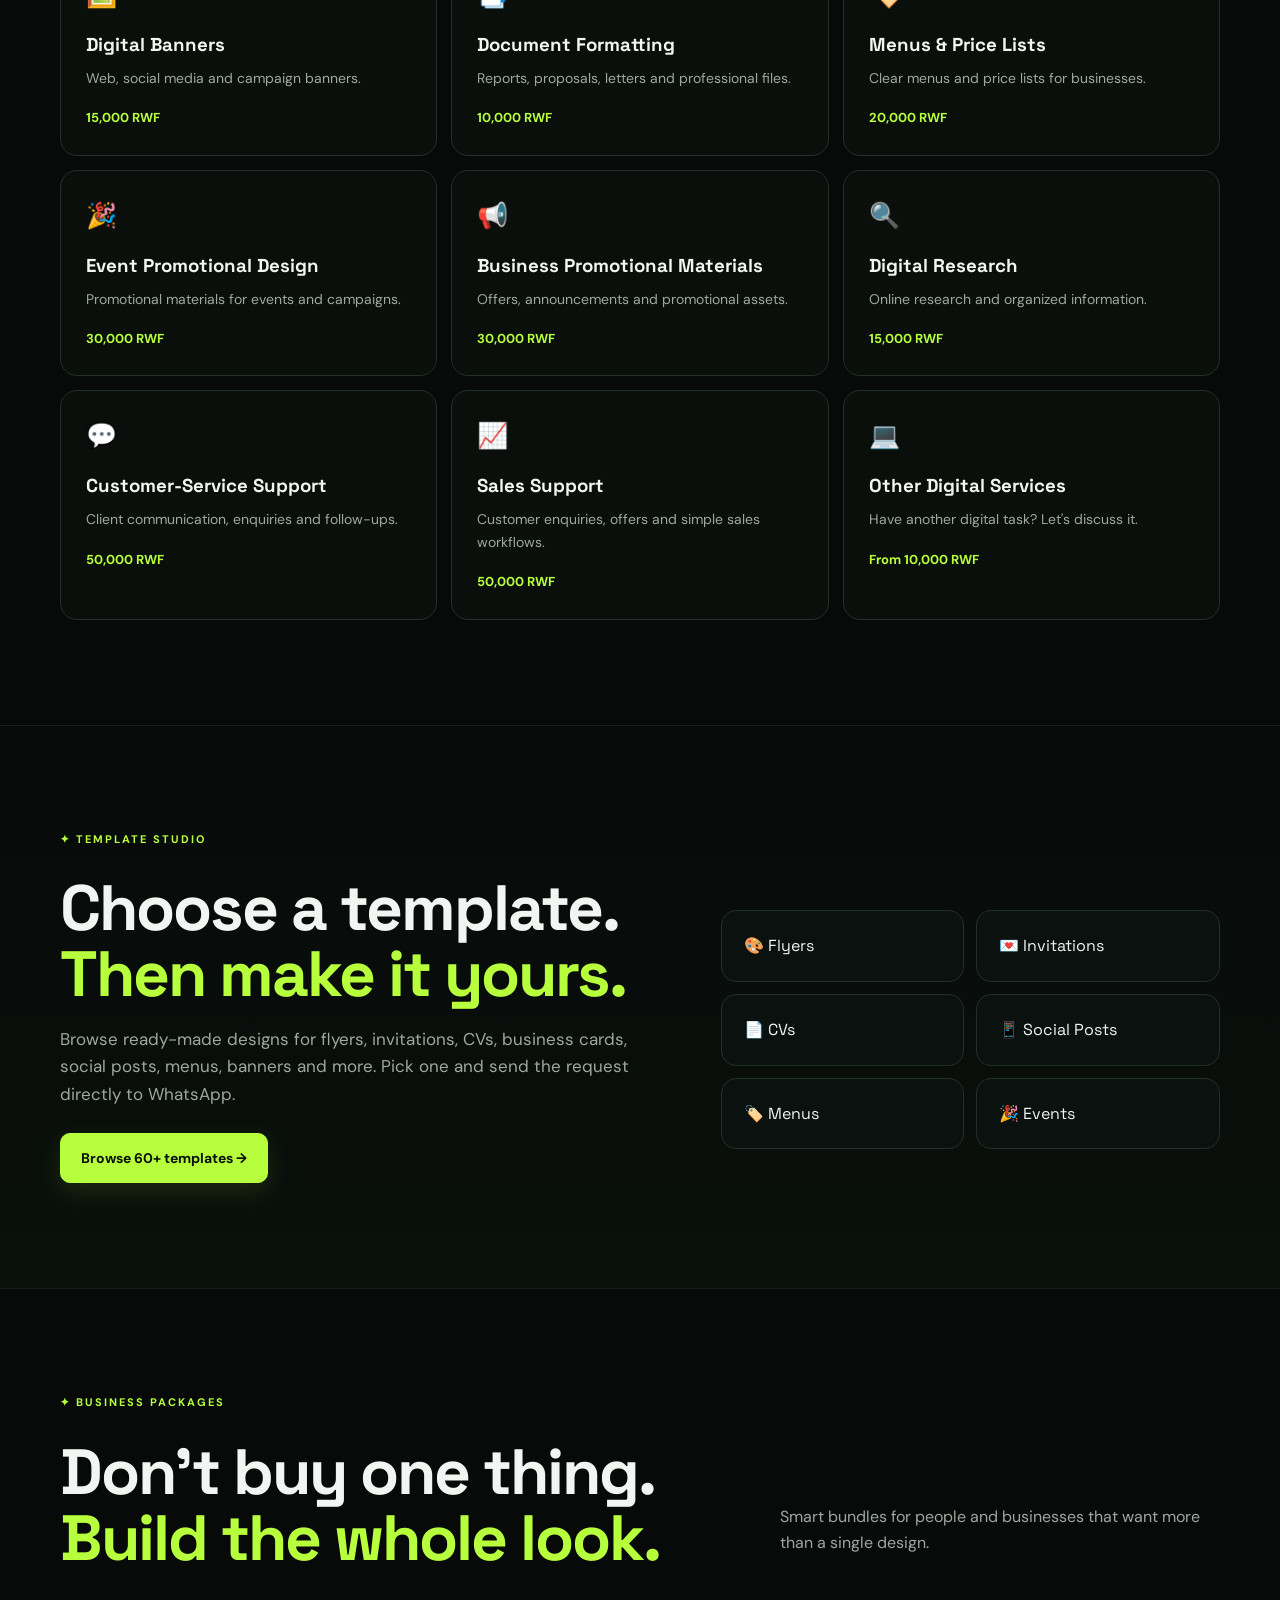
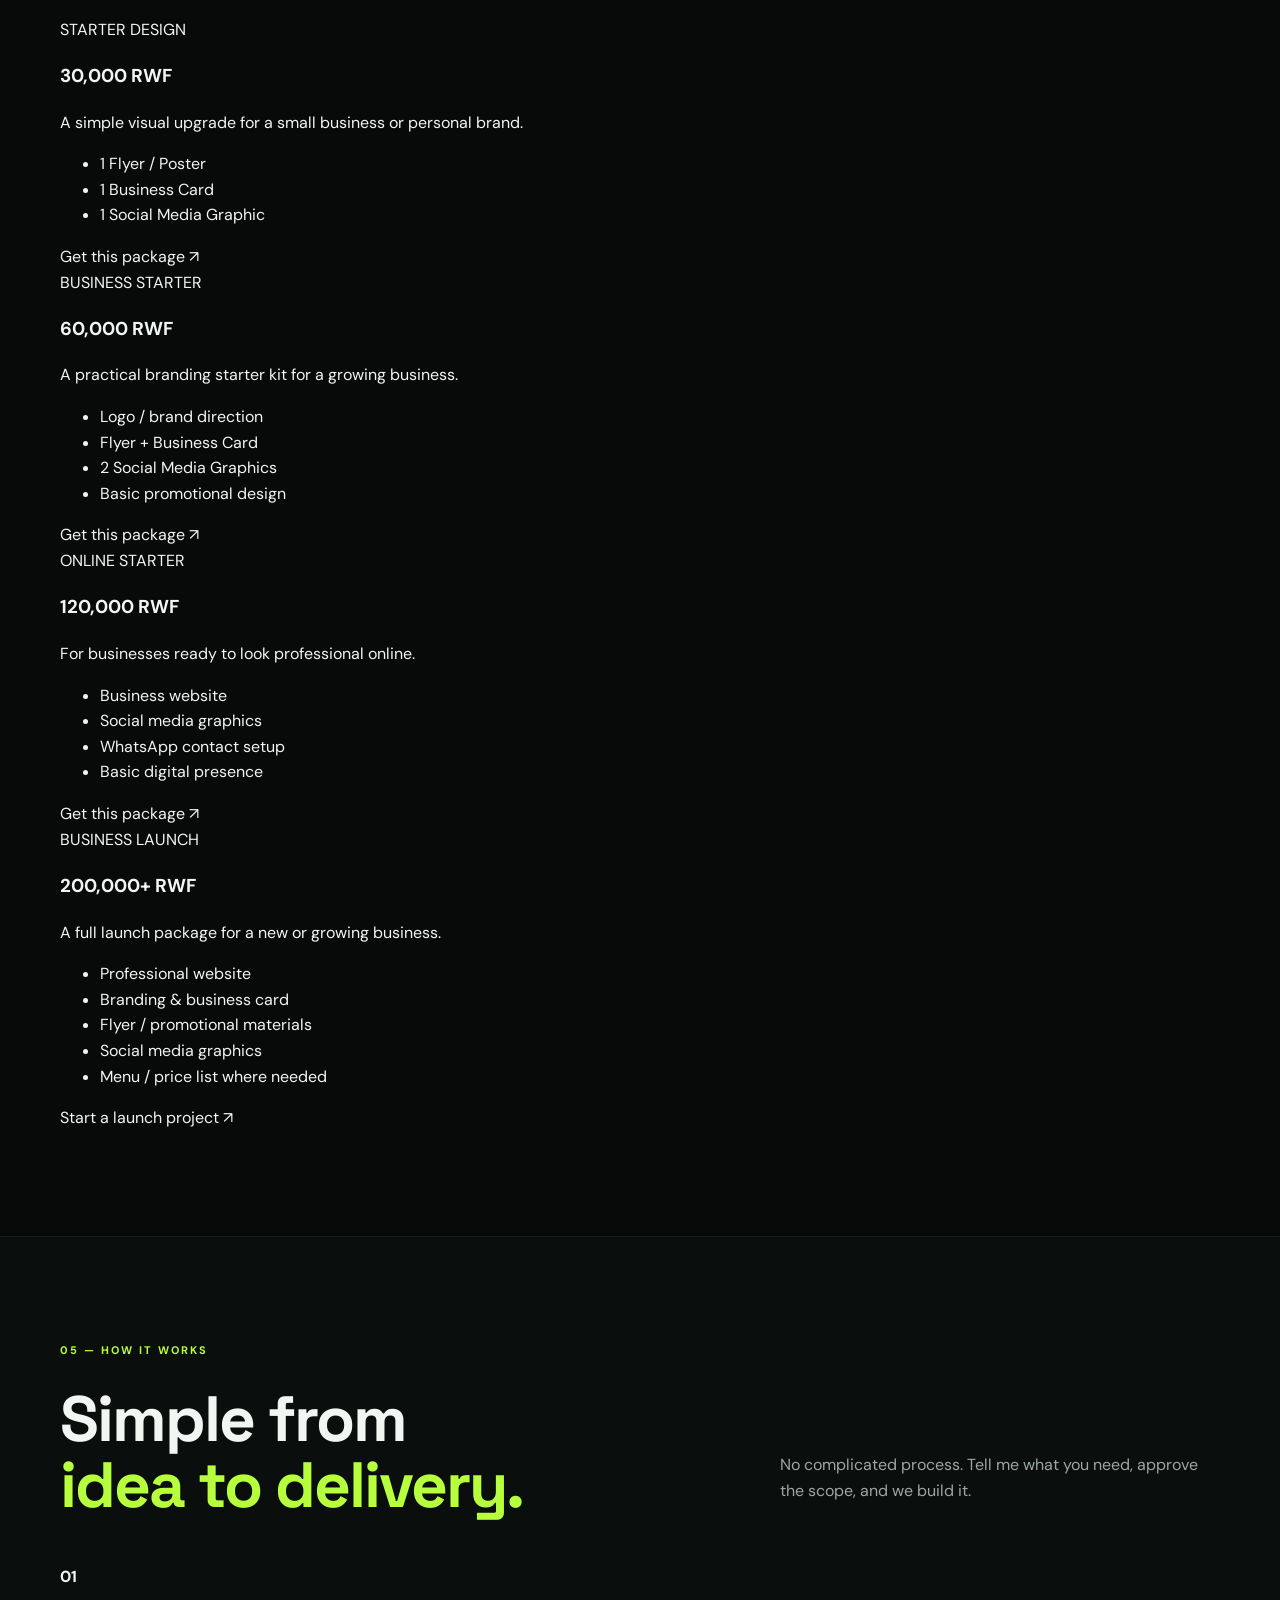
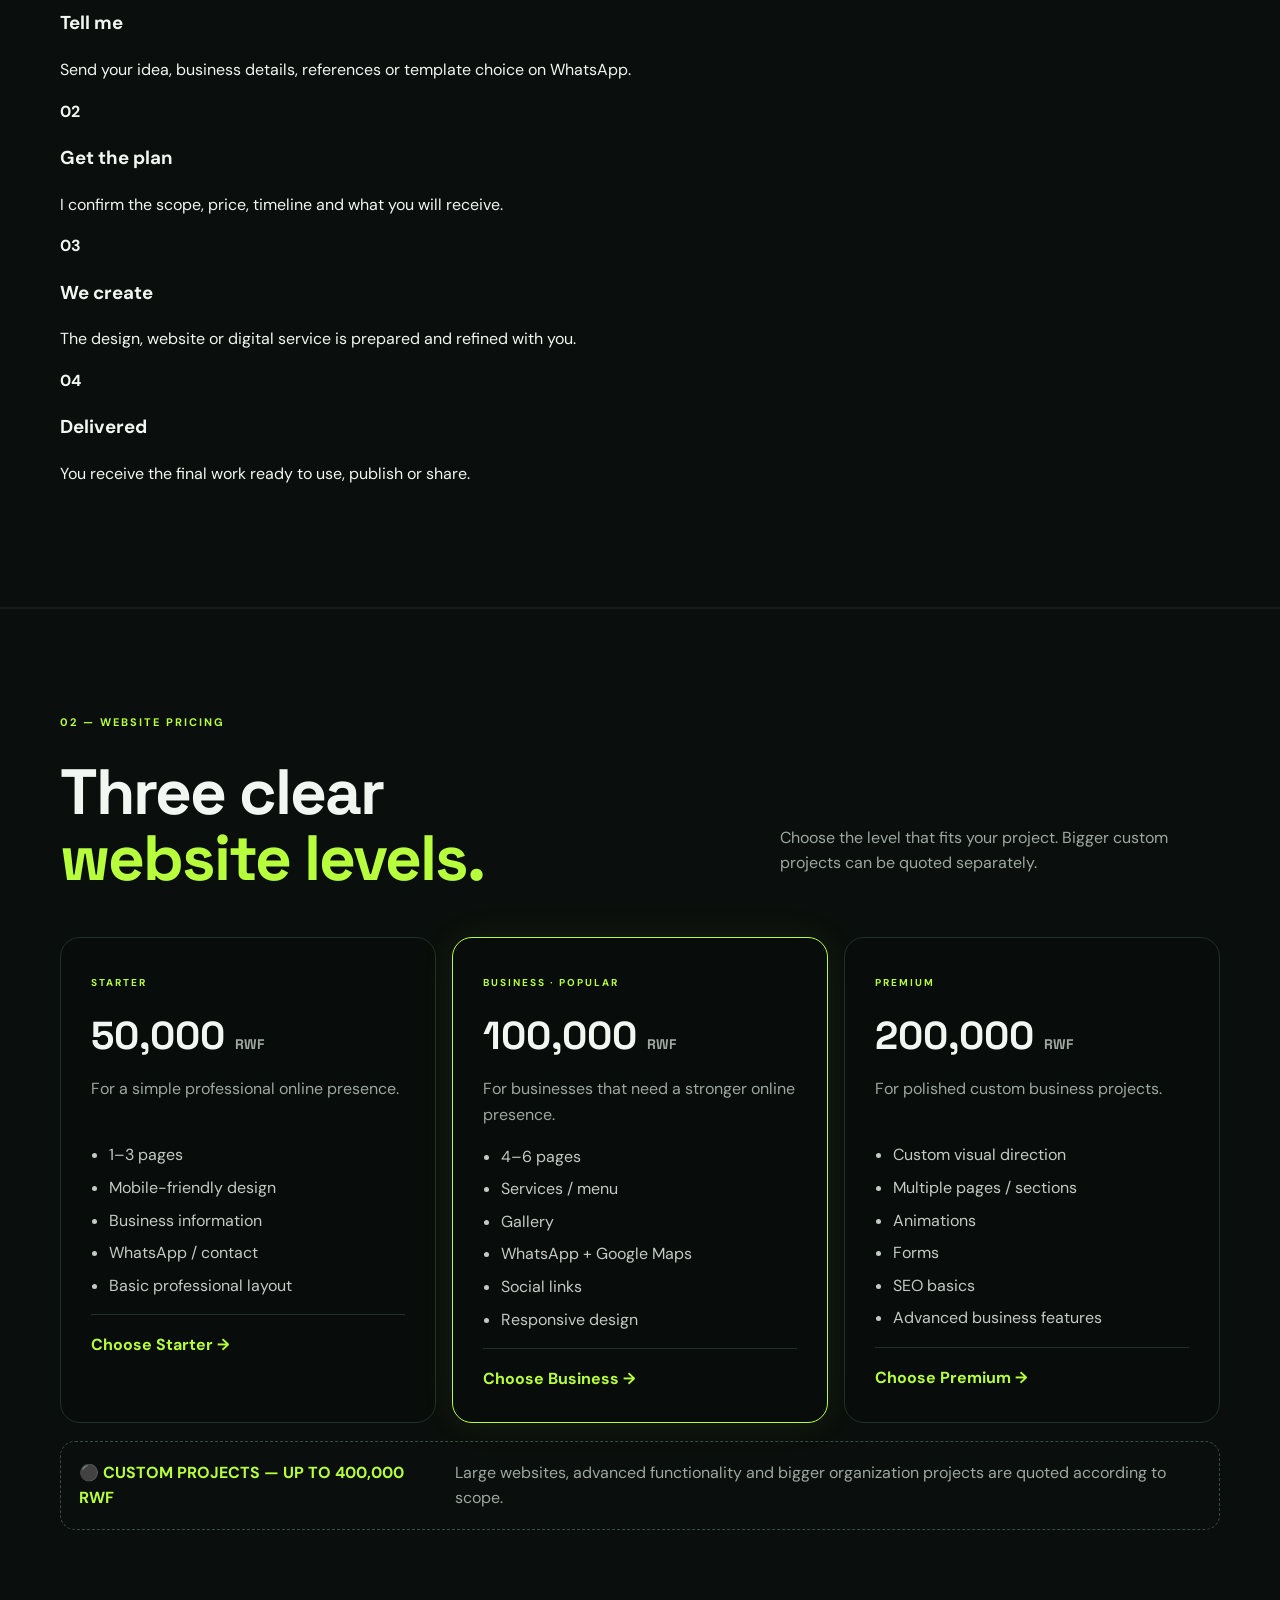
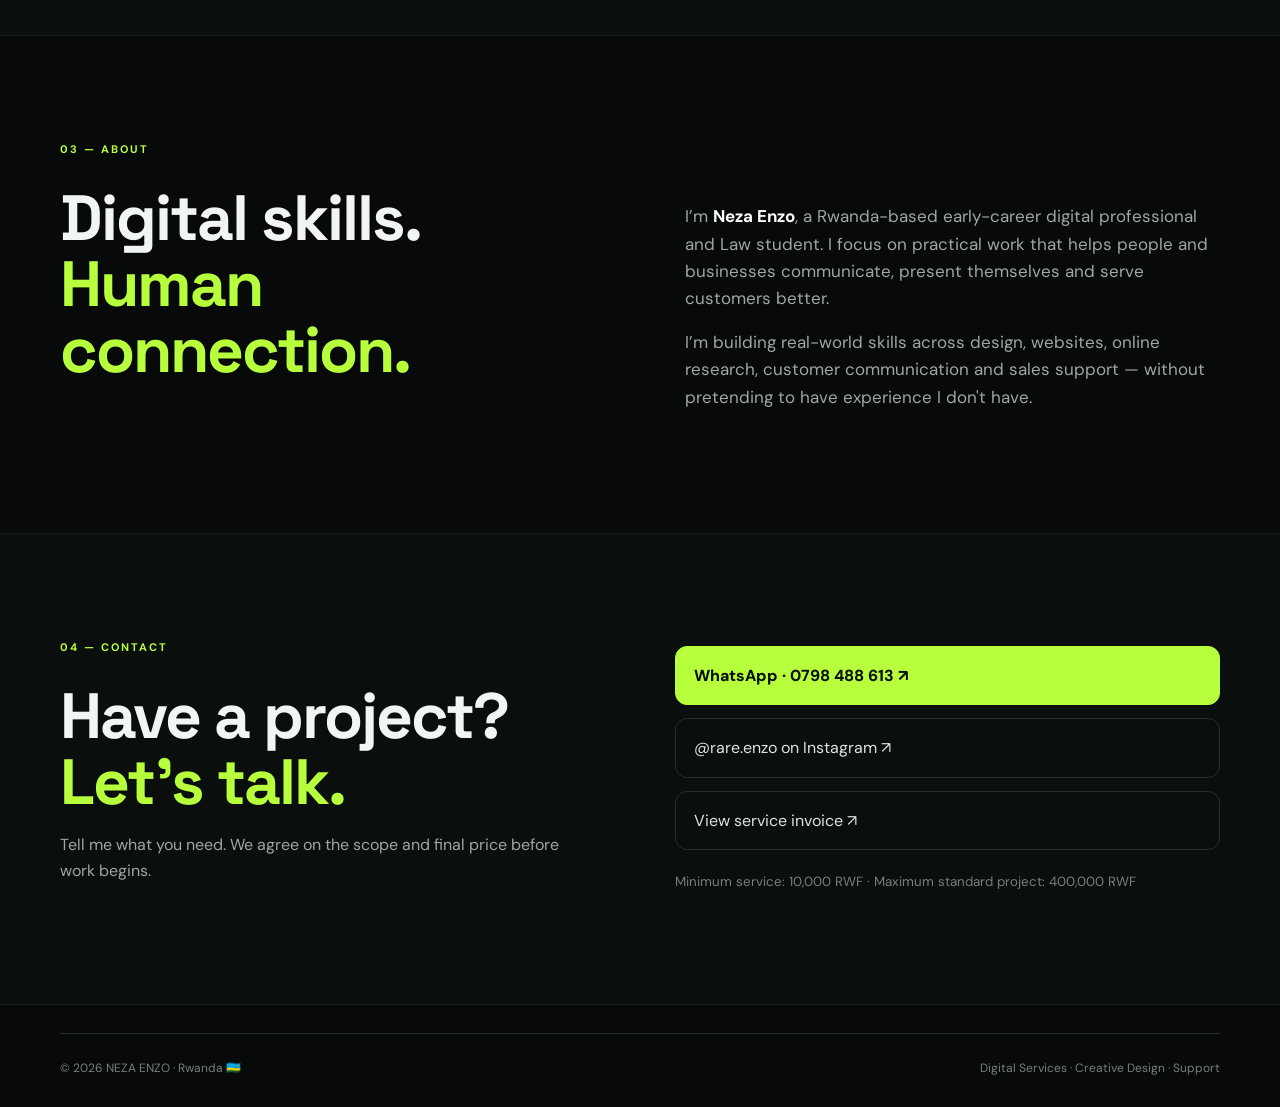
==== commit 3a7cf99c: "Add business packages and simple client workflow" ====
--- a/index.html
+++ b/index.html
@@ -37,6 +37,22 @@
 </div></section>
 
 <section class="section template-teaser"><div class="wrap"><div class="label">✦ TEMPLATE STUDIO</div><div class="template-teaser-grid"><div><h2>Choose a template.<br><em>Then make it yours.</em></h2><p>Browse ready-made designs for flyers, invitations, CVs, business cards, social posts, menus, banners and more. Pick one and send the request directly to WhatsApp.</p><a class="btn primary" href="templates.html">Browse 60+ templates →</a></div><div class="teaser-stack"><span>🎨 Flyers</span><span>💌 Invitations</span><span>📄 CVs</span><span>📱 Social Posts</span><span>🏷️ Menus</span><span>🎉 Events</span></div></div></div></section>
+
+<section class="section wrap" id="packages">
+<div class="label">✦ BUSINESS PACKAGES</div>
+<div class="heading"><h2>Don’t buy one thing.<br><em>Build the whole look.</em></h2><p>Smart bundles for people and businesses that want more than a single design.</p></div>
+<div class="packages">
+<article class="package"><span>STARTER DESIGN</span><h3>30,000 RWF</h3><p>A simple visual upgrade for a small business or personal brand.</p><ul><li>1 Flyer / Poster</li><li>1 Business Card</li><li>1 Social Media Graphic</li></ul><a href="https://wa.me/250798488613?text=Hello%20Enzo%2C%20I%27m%20interested%20in%20the%20Starter%20Design%20package." target="_blank">Get this package ↗</a></article>
+<article class="package featured-package"><span>BUSINESS STARTER</span><h3>60,000 RWF</h3><p>A practical branding starter kit for a growing business.</p><ul><li>Logo / brand direction</li><li>Flyer + Business Card</li><li>2 Social Media Graphics</li><li>Basic promotional design</li></ul><a href="https://wa.me/250798488613?text=Hello%20Enzo%2C%20I%27m%20interested%20in%20the%20Business%20Starter%20package." target="_blank">Get this package ↗</a></article>
+<article class="package"><span>ONLINE STARTER</span><h3>120,000 RWF</h3><p>For businesses ready to look professional online.</p><ul><li>Business website</li><li>Social media graphics</li><li>WhatsApp contact setup</li><li>Basic digital presence</li></ul><a href="https://wa.me/250798488613?text=Hello%20Enzo%2C%20I%27m%20interested%20in%20the%20Online%20Starter%20package." target="_blank">Get this package ↗</a></article>
+<article class="package"><span>BUSINESS LAUNCH</span><h3>200,000+ RWF</h3><p>A full launch package for a new or growing business.</p><ul><li>Professional website</li><li>Branding & business card</li><li>Flyer / promotional materials</li><li>Social media graphics</li><li>Menu / price list where needed</li></ul><a href="https://wa.me/250798488613?text=Hello%20Enzo%2C%20I%27m%20interested%20in%20the%20Business%20Launch%20package." target="_blank">Start a launch project ↗</a></article>
+</div></section>
+
+<section class="section workflow dark">
+<div class="wrap"><div class="label">05 — HOW IT WORKS</div><div class="heading"><h2>Simple from<br><em>idea to delivery.</em></h2><p>No complicated process. Tell me what you need, approve the scope, and we build it.</p></div>
+<div class="steps"><div><b>01</b><h3>Tell me</h3><p>Send your idea, business details, references or template choice on WhatsApp.</p></div><div><b>02</b><h3>Get the plan</h3><p>I confirm the scope, price, timeline and what you will receive.</p></div><div><b>03</b><h3>We create</h3><p>The design, website or digital service is prepared and refined with you.</p></div><div><b>04</b><h3>Delivered</h3><p>You receive the final work ready to use, publish or share.</p></div></div>
+</div></section>
+
 <section id="pricing" class="section dark"><div class="wrap"><div class="label">02 — WEBSITE PRICING</div><div class="heading"><h2>Three clear<br><em>website levels.</em></h2><p>Choose the level that fits your project. Bigger custom projects can be quoted separately.</p></div>
 <div class="web-prices">
 <div class="price"><span>STARTER</span><h3>50,000 <small>RWF</small></h3><p>For a simple professional online presence.</p><ul><li>1–3 pages</li><li>Mobile-friendly design</li><li>Business information</li><li>WhatsApp / contact</li><li>Basic professional layout</li></ul><a href="#contact">Choose Starter →</a></div>
--- a/style.css
+++ b/style.css
@@ -1,2 +1,2 @@
 @import url('https://fonts.googleapis.com/css2?family=DM+Sans:wght@400;500;600;700&family=Space+Grotesk:wght@500;600;700&display=swap');
-:root{--bg:#070a09;--panel:#0d1310;--text:#f2f6f2;--muted:#9da8a1;--line:#233029;--accent:#b7ff3c;--accent2:#7edb1b}*{box-sizing:border-box}html{scroll-behavior:smooth}body{margin:0;background:var(--bg);color:var(--text);font-family:'DM Sans',sans-serif;line-height:1.6}a{color:inherit;text-decoration:none}.wrap{width:min(1160px,92%);margin:auto}header{position:sticky;top:0;z-index:20;background:rgba(7,10,9,.88);backdrop-filter:blur(14px);border-bottom:1px solid rgba(255,255,255,.05)}.nav{height:76px;display:flex;align-items:center;justify-content:space-between}.logo{font-family:'Space Grotesk';font-weight:700;letter-spacing:.5px}.logo b{display:inline-grid;place-items:center;width:34px;height:34px;border:1px solid var(--accent);color:var(--accent);border-radius:9px;margin-right:8px}.links{display:flex;gap:28px;align-items:center}.links a{color:#b9c2bc;font-size:14px}.links a:hover{color:var(--accent)}.nav-cta{padding:9px 14px;border:1px solid #344438;border-radius:9px;color:var(--text)!important;background:#0d1510}.nav-cta:hover{border-color:var(--accent);background:#111b14}.menu{display:none;background:none;color:white;border:0;font-size:25px}.hero{min-height:680px;display:grid;grid-template-columns:1.2fr .8fr;gap:60px;align-items:center}.eyebrow,.label{font-size:11px;letter-spacing:2px;color:var(--accent);font-weight:700}.hero h1,h2{font-family:'Space Grotesk';line-height:1.03;letter-spacing:-2px}.hero h1{font-size:clamp(52px,7vw,88px);margin:20px 0}.hero em,h2 em{color:var(--accent);font-style:normal}.hero p{max-width:650px;color:var(--muted);font-size:18px}.actions{display:flex;gap:12px;margin:30px 0}.btn{display:inline-block;padding:13px 20px;border:1px solid var(--line);border-radius:10px;font-weight:700;font-size:14px}.btn.primary{background:var(--accent);color:#091008;border-color:var(--accent);box-shadow:0 8px 25px rgba(183,255,60,.12)}.btn:hover{border-color:#526355;transform:translateY(-1px)}.btn.primary:hover{border-color:var(--accent);filter:brightness(1.05)}.proof{display:flex;gap:14px;color:#8f9b93;font-size:13px}.proof b{color:#fff}.hero-card{height:390px;border:1px solid var(--line);border-radius:28px;background:radial-gradient(circle at 50% 30%,#1b2c1f,#0b100e 58%);display:flex;flex-direction:column;justify-content:center;align-items:center;position:relative;overflow:hidden}.orb{position:absolute;width:270px;height:270px;border-radius:50%;background:rgba(183,255,60,.08);filter:blur(10px)}.big{font:700 150px/1 'Space Grotesk';color:var(--accent);position:relative}.hero-card span{position:absolute;bottom:28px;left:30px;font-size:11px;letter-spacing:3px;color:#9eaaa2}.section{padding:105px 0}.label{margin-bottom:28px}.heading{display:flex;justify-content:space-between;gap:50px;align-items:end;margin-bottom:45px}.heading h2,.about h2,.contact h2{font-size:clamp(42px,5vw,64px);margin:0}.heading p{max-width:440px;color:var(--muted)}.grid{display:grid;grid-template-columns:repeat(3,1fr);gap:14px}.grid article{padding:25px;border:1px solid var(--line);border-radius:17px;background:#0a0f0c;min-height:190px;transition:.2s}.grid article:hover{transform:translateY(-4px);border-color:#435544}.grid i{font-style:normal;font-size:25px}.grid h3{margin:15px 0 7px;font-family:'Space Grotesk'}.grid p{color:var(--muted);font-size:14px;margin:0 0 15px}.grid strong{color:var(--accent);font-size:13px}.dark{background:#0a0e0c;border-top:1px solid #151e19;border-bottom:1px solid #151e19}.web-prices{display:grid;grid-template-columns:repeat(3,1fr);gap:16px}.price{border:1px solid var(--line);border-radius:20px;padding:30px;background:#080c0a}.price.featured{border-color:var(--accent);box-shadow:0 0 35px rgba(183,255,60,.08)}.price>span{font-size:10px;letter-spacing:2px;color:var(--accent);font-weight:700}.price h3{font:700 39px 'Space Grotesk';margin:18px 0 8px}.price h3 small{font-size:14px;color:var(--muted)}.price p{color:var(--muted);min-height:50px}.price ul{padding-left:18px;color:#c2cbc5;min-height:145px}.price li{margin:7px 0}.price a{display:block;border-top:1px solid var(--line);padding-top:17px;color:var(--accent);font-weight:700}.custom{margin-top:18px;border:1px dashed #3c4b40;border-radius:15px;padding:18px;display:flex;justify-content:space-between;gap:20px}.custom b{color:var(--accent)}.custom span{color:var(--muted)}.about{display:grid;grid-template-columns:1fr 1fr;gap:90px}.about p{color:var(--muted);font-size:17px}.about b{color:#fff}.contact{display:grid;grid-template-columns:1fr 1fr;gap:70px;align-items:center}.contact p{color:var(--muted);max-width:500px}.contact-box{display:flex;flex-direction:column;gap:13px}.contact-box a{padding:16px 18px;border:1px solid var(--line);border-radius:12px;color:#dce4de}.contact-box .contact-btn{background:var(--accent);color:#091008;border-color:var(--accent);font-weight:800}.contact-box small{color:#758178;margin-top:8px}footer{padding:28px 0;color:#748078;font-size:12px}footer .wrap{display:flex;justify-content:space-between;border-top:1px solid var(--line);padding-top:25px}@media(max-width:800px){.links{display:none}.menu{display:block}.hero{grid-template-columns:1fr;min-height:auto;padding:85px 0}.hero-card{height:280px}.grid,.web-prices,.about,.contact{grid-template-columns:1fr}.heading{display:block}.heading p{margin-top:20px}.section{padding:75px 0}.custom{display:block}.custom span{display:block;margin-top:8px}.proof{flex-wrap:wrap}.price ul{min-height:auto}.price{padding:24px}footer .wrap{display:block}footer span{display:block;margin:5px 0}}+:root{--bg:#070a09;--panel:#0d1310;--text:#f2f6f2;--muted:#9da8a1;--line:#233029;--accent:#b7ff3c;--accent2:#7edb1b}*{box-sizing:border-box}html{scroll-behavior:smooth}body{margin:0;background:var(--bg);color:var(--text);font-family:'DM Sans',sans-serif;line-height:1.6}a{color:inherit;text-decoration:none}.wrap{width:min(1160px,92%);margin:auto}header{position:sticky;top:0;z-index:20;background:rgba(7,10,9,.88);backdrop-filter:blur(14px);border-bottom:1px solid rgba(255,255,255,.05)}.nav{height:76px;display:flex;align-items:center;justify-content:space-between}.logo{font-family:'Space Grotesk';font-weight:700;letter-spacing:.5px}.logo b{display:inline-grid;place-items:center;width:34px;height:34px;border:1px solid var(--accent);color:var(--accent);border-radius:9px;margin-right:8px}.links{display:flex;gap:28px;align-items:center}.links a{color:#b9c2bc;font-size:14px}.links a:hover{color:var(--accent)}.nav-cta{padding:9px 14px;border:1px solid #344438;border-radius:9px;color:var(--text)!important;background:#0d1510}.nav-cta:hover{border-color:var(--accent);background:#111b14}.menu{display:none;background:none;color:white;border:0;font-size:25px}.hero{min-height:680px;display:grid;grid-template-columns:1.2fr .8fr;gap:60px;align-items:center}.eyebrow,.label{font-size:11px;letter-spacing:2px;color:var(--accent);font-weight:700}.hero h1,h2{font-family:'Space Grotesk';line-height:1.03;letter-spacing:-2px}.hero h1{font-size:clamp(52px,7vw,88px);margin:20px 0}.hero em,h2 em{color:var(--accent);font-style:normal}.hero p{max-width:650px;color:var(--muted);font-size:18px}.actions{display:flex;gap:12px;margin:30px 0}.btn{display:inline-block;padding:13px 20px;border:1px solid var(--line);border-radius:10px;font-weight:700;font-size:14px}.btn.primary{background:var(--accent);color:#091008;border-color:var(--accent);box-shadow:0 8px 25px rgba(183,255,60,.12)}.btn:hover{border-color:#526355;transform:translateY(-1px)}.btn.primary:hover{border-color:var(--accent);filter:brightness(1.05)}.proof{display:flex;gap:14px;color:#8f9b93;font-size:13px}.proof b{color:#fff}.hero-card{height:390px;border:1px solid var(--line);border-radius:28px;background:radial-gradient(circle at 50% 30%,#1b2c1f,#0b100e 58%);display:flex;flex-direction:column;justify-content:center;align-items:center;position:relative;overflow:hidden}.orb{position:absolute;width:270px;height:270px;border-radius:50%;background:rgba(183,255,60,.08);filter:blur(10px)}.big{font:700 150px/1 'Space Grotesk';color:var(--accent);position:relative}.hero-card span{position:absolute;bottom:28px;left:30px;font-size:11px;letter-spacing:3px;color:#9eaaa2}.section{padding:105px 0}.label{margin-bottom:28px}.heading{display:flex;justify-content:space-between;gap:50px;align-items:end;margin-bottom:45px}.heading h2,.about h2,.contact h2{font-size:clamp(42px,5vw,64px);margin:0}.heading p{max-width:440px;color:var(--muted)}.grid{display:grid;grid-template-columns:repeat(3,1fr);gap:14px}.grid article{padding:25px;border:1px solid var(--line);border-radius:17px;background:#0a0f0c;min-height:190px;transition:.2s}.grid article:hover{transform:translateY(-4px);border-color:#435544}.grid i{font-style:normal;font-size:25px}.grid h3{margin:15px 0 7px;font-family:'Space Grotesk'}.grid p{color:var(--muted);font-size:14px;margin:0 0 15px}.grid strong{color:var(--accent);font-size:13px}.dark{background:#0a0e0c;border-top:1px solid #151e19;border-bottom:1px solid #151e19}.web-prices{display:grid;grid-template-columns:repeat(3,1fr);gap:16px}.price{border:1px solid var(--line);border-radius:20px;padding:30px;background:#080c0a}.price.featured{border-color:var(--accent);box-shadow:0 0 35px rgba(183,255,60,.08)}.price>span{font-size:10px;letter-spacing:2px;color:var(--accent);font-weight:700}.price h3{font:700 39px 'Space Grotesk';margin:18px 0 8px}.price h3 small{font-size:14px;color:var(--muted)}.price p{color:var(--muted);min-height:50px}.price ul{padding-left:18px;color:#c2cbc5;min-height:145px}.price li{margin:7px 0}.price a{display:block;border-top:1px solid var(--line);padding-top:17px;color:var(--accent);font-weight:700}.custom{margin-top:18px;border:1px dashed #3c4b40;border-radius:15px;padding:18px;display:flex;justify-content:space-between;gap:20px}.custom b{color:var(--accent)}.custom span{color:var(--muted)}.about{display:grid;grid-template-columns:1fr 1fr;gap:90px}.about p{color:var(--muted);font-size:17px}.about b{color:#fff}.contact{display:grid;grid-template-columns:1fr 1fr;gap:70px;align-items:center}.contact p{color:var(--muted);max-width:500px}.contact-box{display:flex;flex-direction:column;gap:13px}.contact-box a{padding:16px 18px;border:1px solid var(--line);border-radius:12px;color:#dce4de}.contact-box .contact-btn{background:var(--accent);color:#091008;border-color:var(--accent);font-weight:800}.contact-box small{color:#758178;margin-top:8px}footer{padding:28px 0;color:#748078;font-size:12px}footer .wrap{display:flex;justify-content:space-between;border-top:1px solid var(--line);padding-top:25px}@media(max-width:800px){.links{display:none}.menu{display:block}.hero{grid-template-columns:1fr;min-height:auto;padding:85px 0}.hero-card{height:280px}.grid,.web-prices,.about,.contact{grid-template-columns:1fr}.heading{display:block}.heading p{margin-top:20px}.section{padding:75px 0}.custom{display:block}.custom span{display:block;margin-top:8px}.proof{flex-wrap:wrap}.price ul{min-height:auto}.price{padding:24px}footer .wrap{display:block}footer span{display:block;margin:5px 0}}.template-teaser{background:linear-gradient(180deg,#070a09,#0a100c);border-top:1px solid #172119;border-bottom:1px solid #172119}.template-teaser-grid{display:grid;grid-template-columns:1.1fr .9fr;gap:50px;align-items:center}.template-teaser h2{font-size:clamp(42px,5vw,64px);margin:0 0 18px}.template-teaser p{color:var(--muted);max-width:600px;font-size:17px;margin-bottom:25px}.teaser-stack{display:grid;grid-template-columns:1fr 1fr;gap:12px}.teaser-stack span{padding:22px;border:1px solid var(--line);border-radius:15px;background:#0b110e;font-family:'Space Grotesk';transition:.25s}.teaser-stack span:hover{transform:translateY(-5px);border-color:var(--accent);box-shadow:0 15px 30px rgba(0,0,0,.2)}@media(max-width:800px){.template-teaser-grid{grid-template-columns:1fr}.teaser-stack{grid-template-columns:1fr 1fr}}
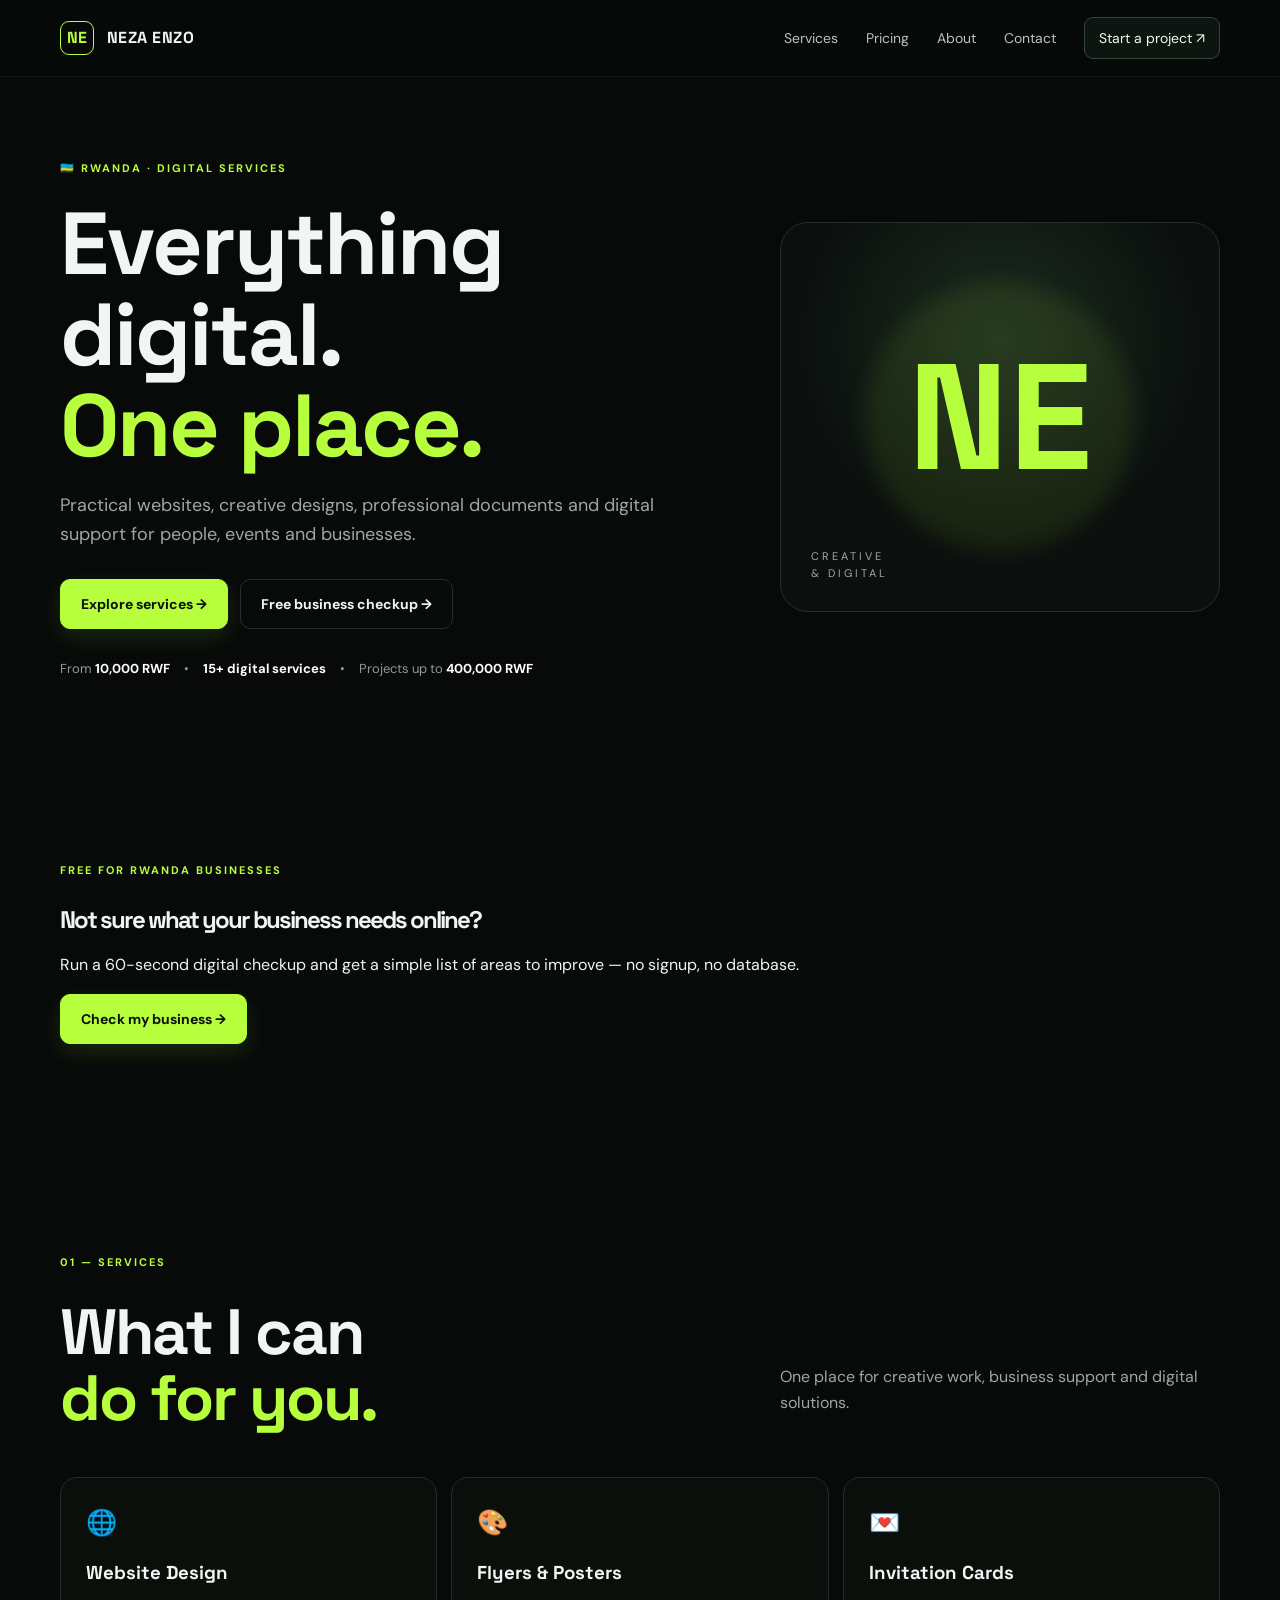
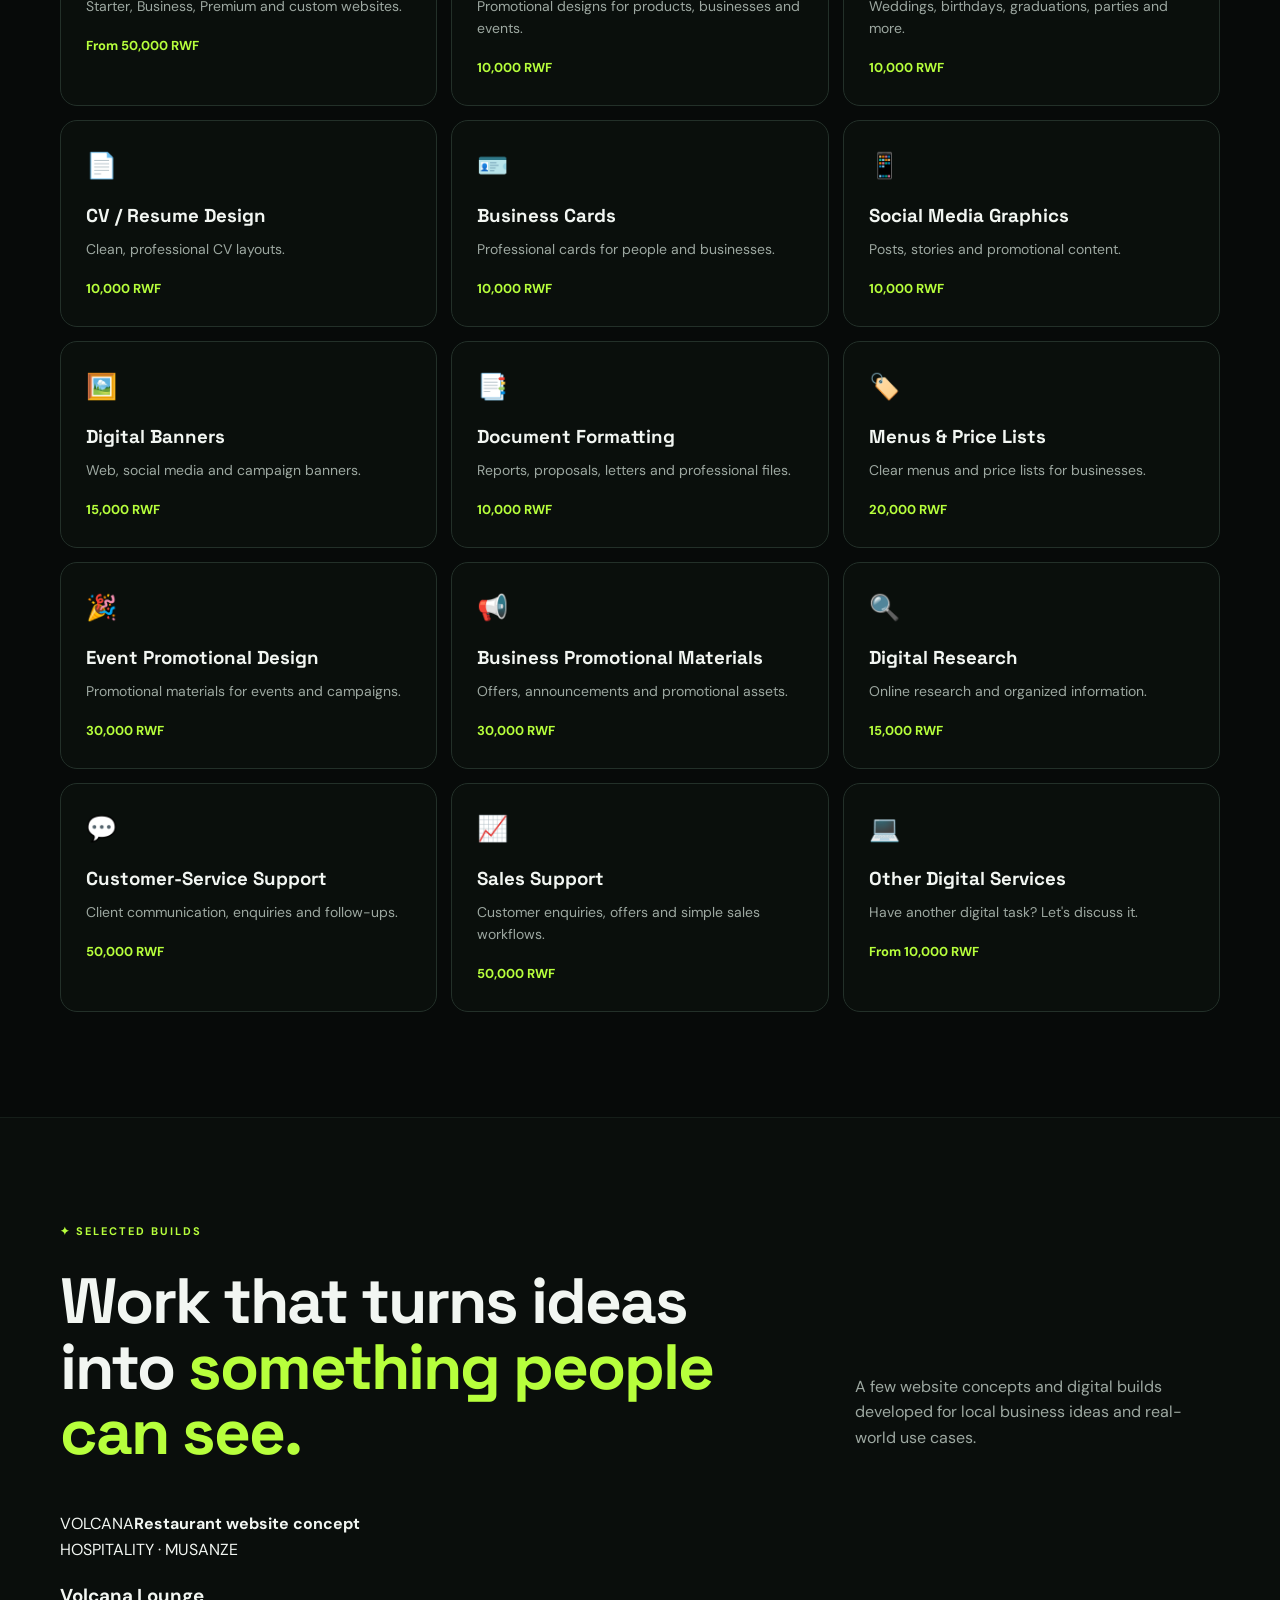
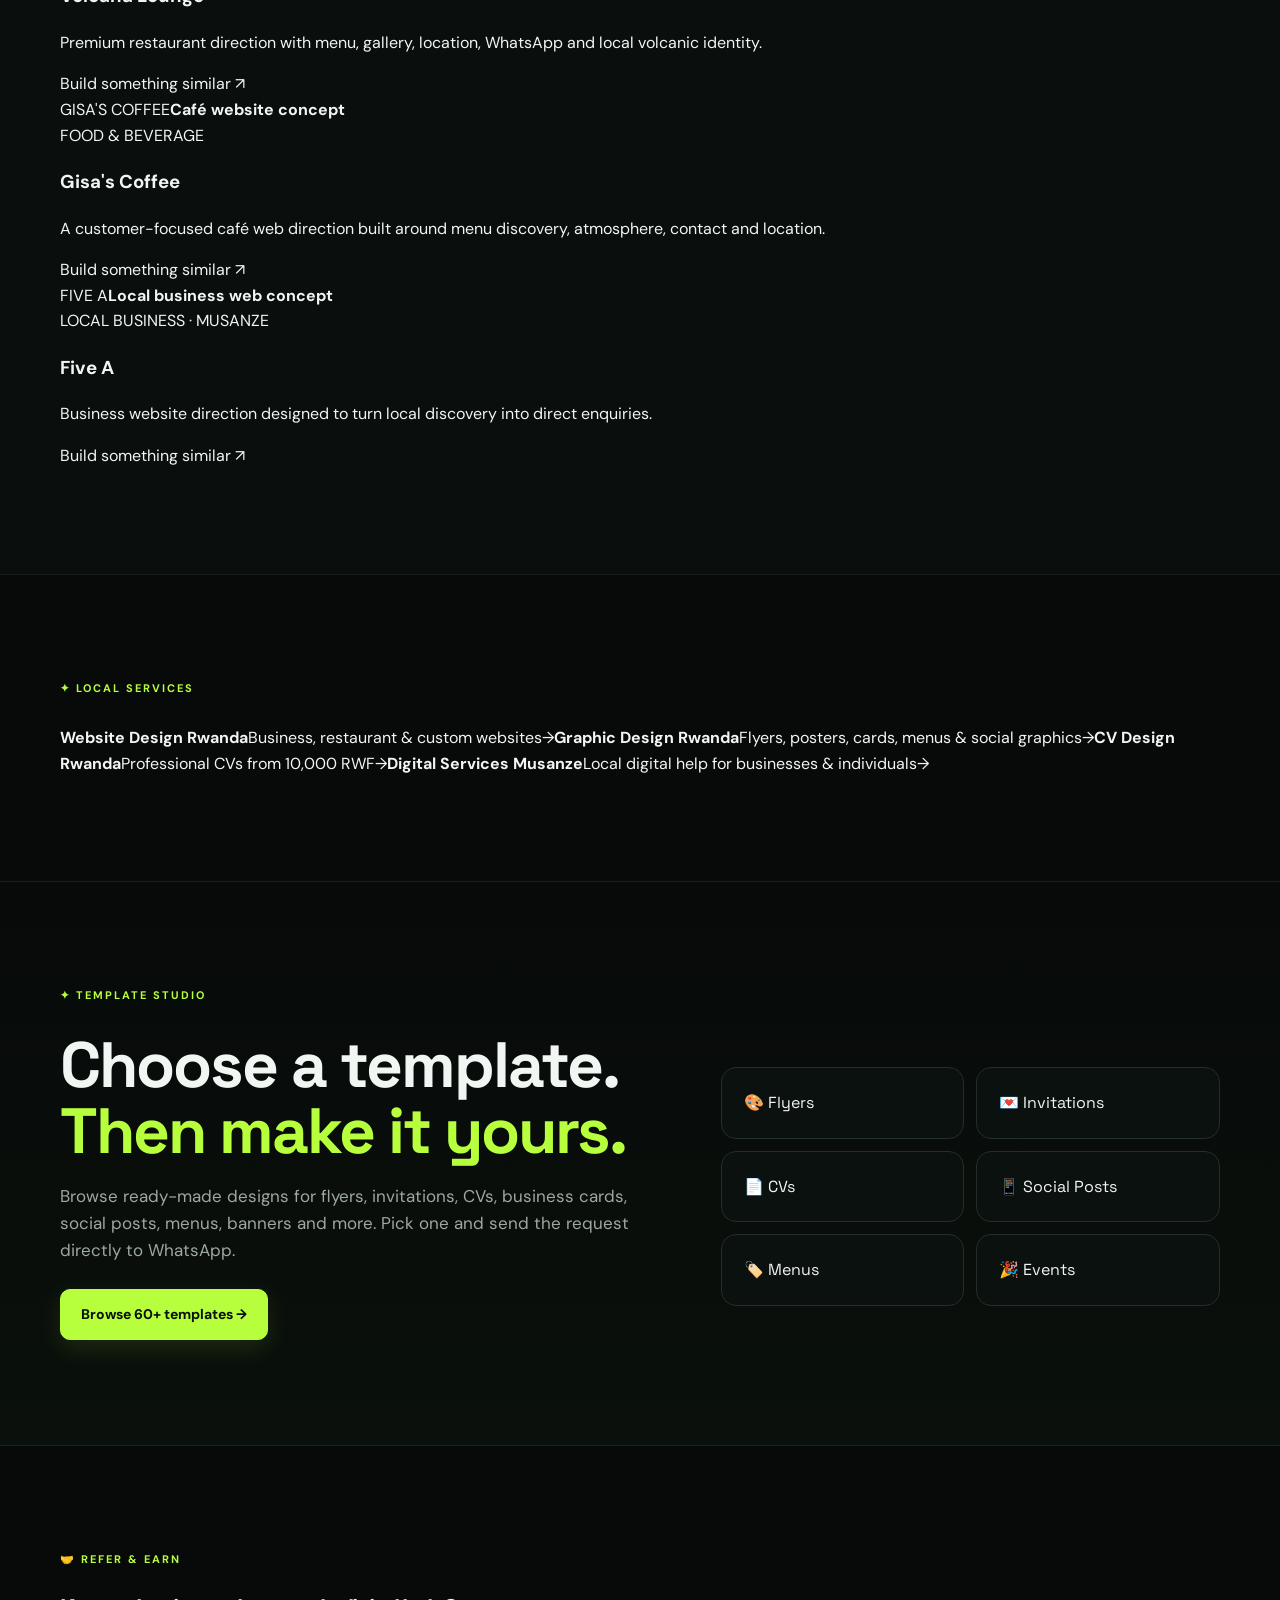
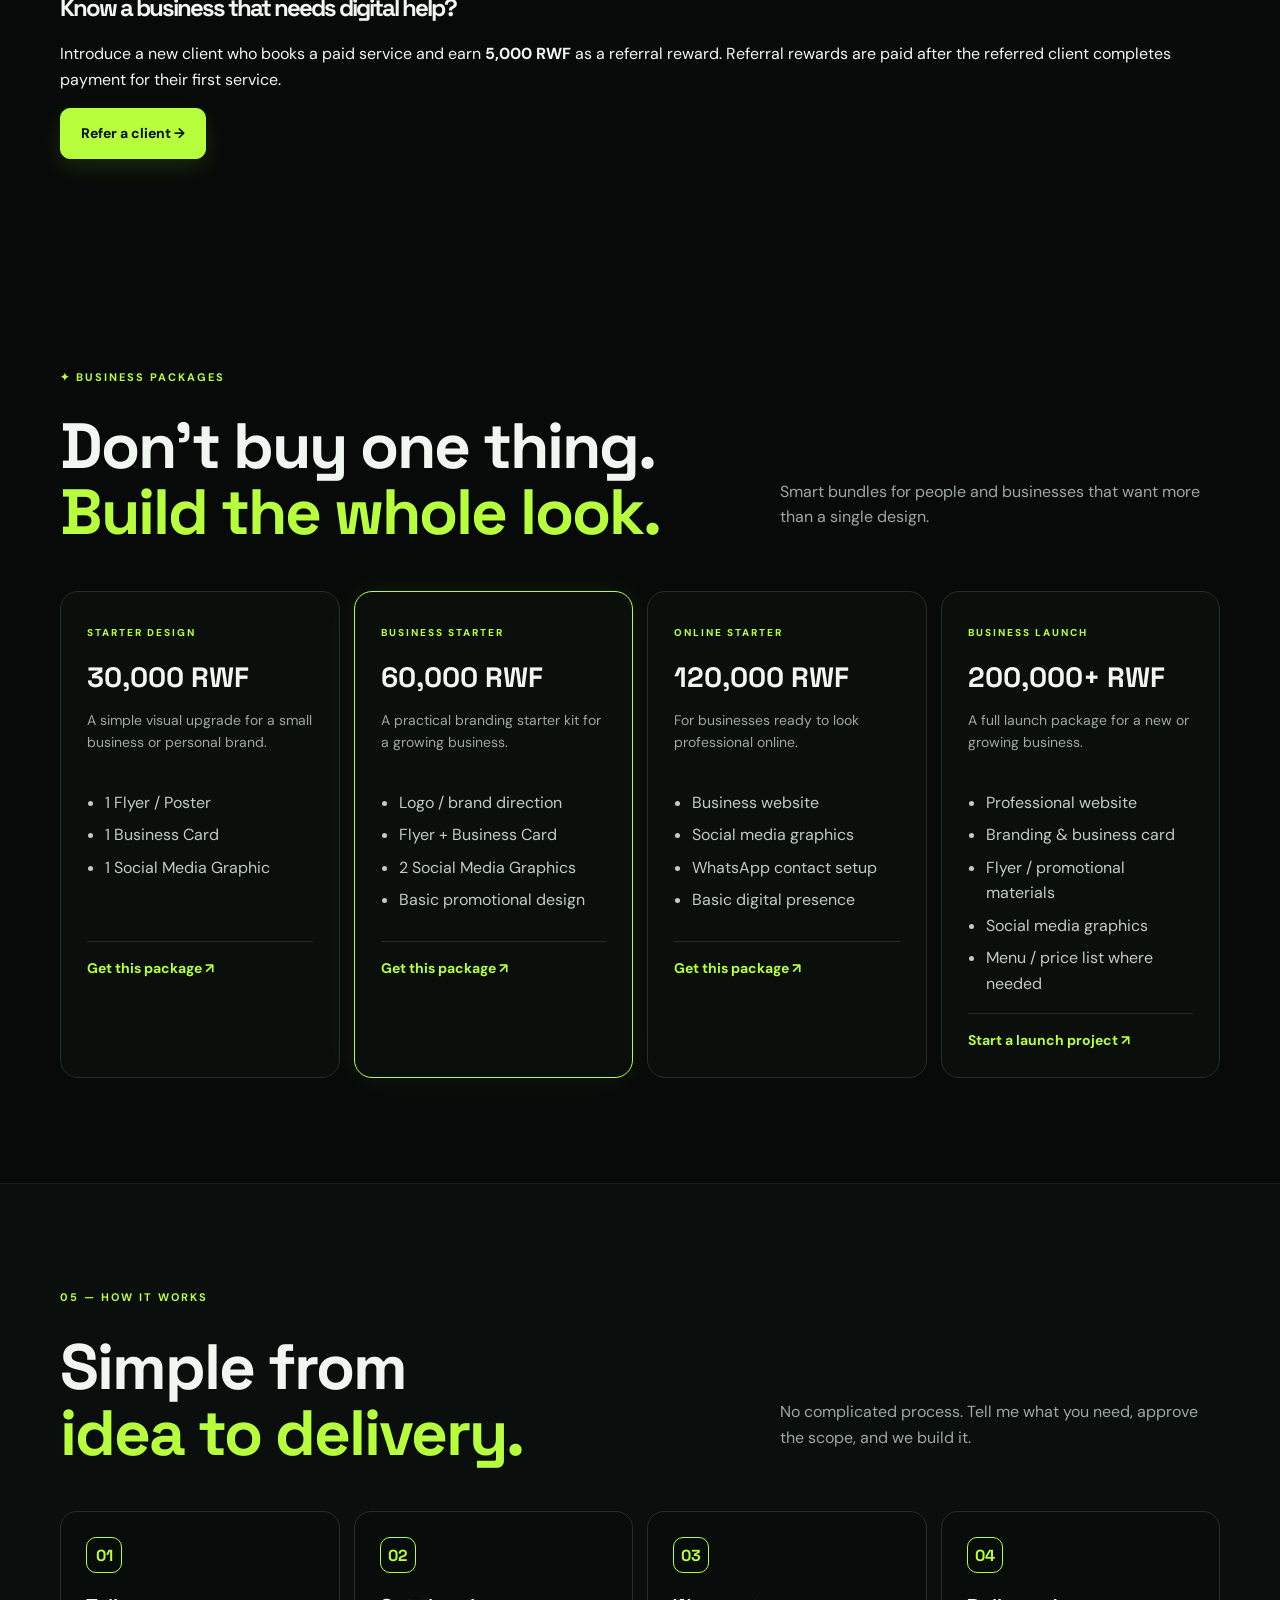
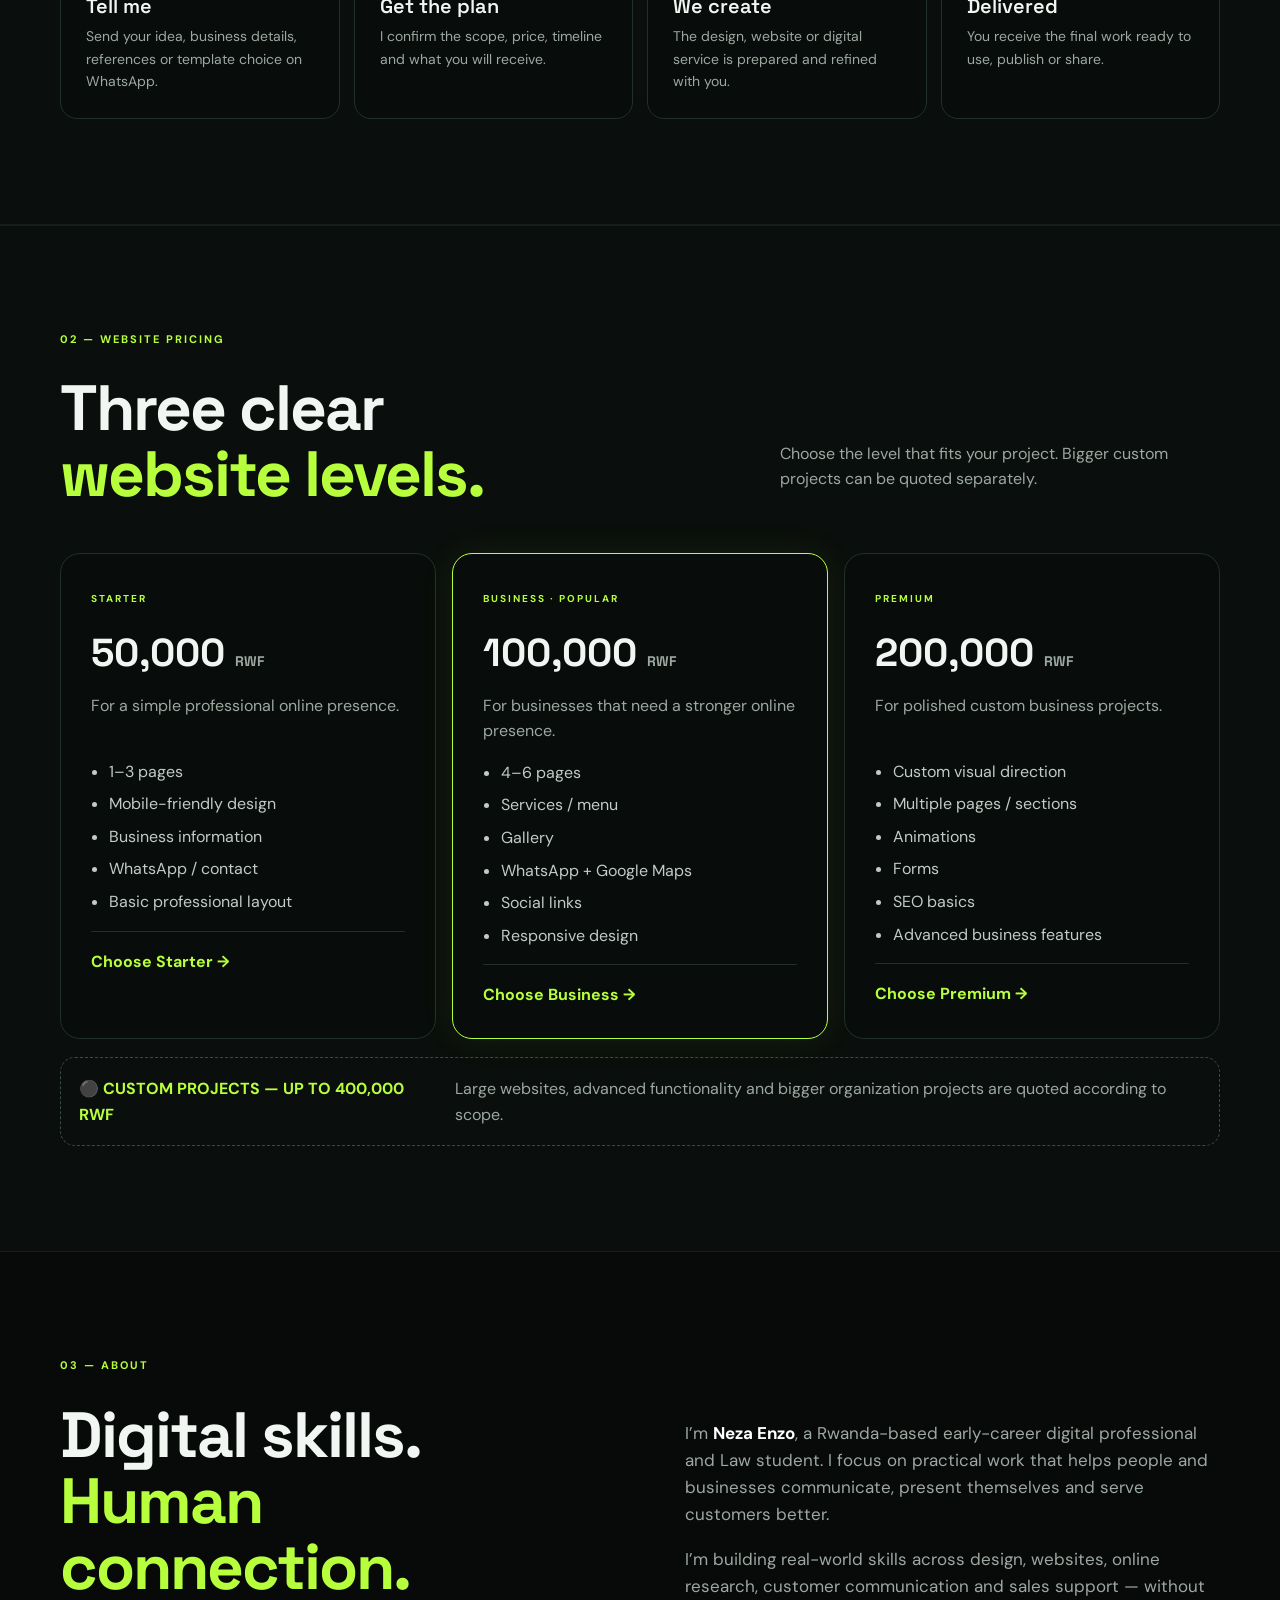
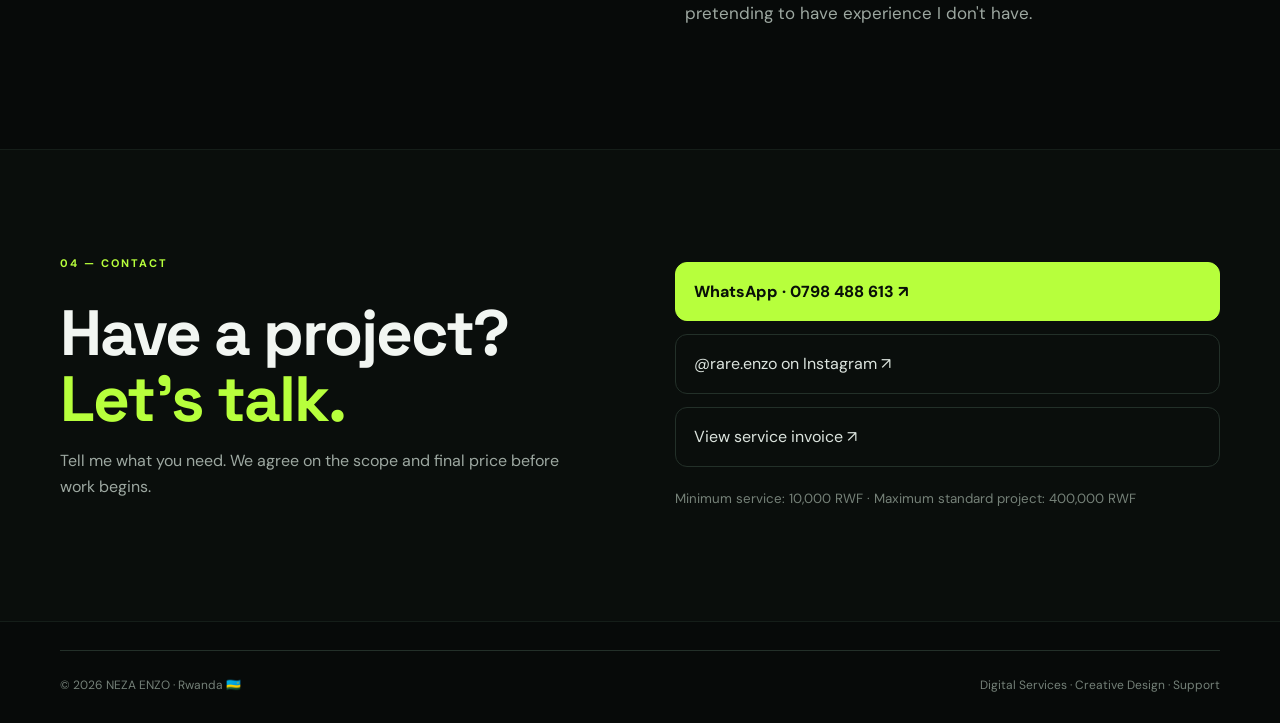
==== commit 0ce3016f: "Turn homepage into client acquisition funnel" ====
--- a/index.html
+++ b/index.html
@@ -9,13 +9,22 @@
 <meta property="og:description" content="Websites, creative design, professional documents and digital support from 10,000 RWF.">
 <meta property="og:url" content="https://findmehere.vercel.app/">
 <meta property="og:type" content="website">
-<meta name="theme-color" content="#08110d"><title>NEZA ENZO — Digital Services Rwanda</title>
+<meta name="theme-color" content="#08110d">
+<meta property="og:site_name" content="NEZA ENZO Digital Services">
+<meta name="twitter:card" content="summary_large_image">
+<script type="application/ld+json">{"@context":"https://schema.org","@type":"ProfessionalService","name":"NEZA ENZO Digital Services","url":"https://findmehere.vercel.app/","areaServed":"Rwanda","telephone":"+250798488613","priceRange":"RWF 10,000 - RWF 400,000","sameAs":["https://www.instagram.com/rare.enzo/"]}</script>
+<title>NEZA ENZO — Digital Services Rwanda</title>
 <link rel="stylesheet" href="style.css"><link rel="icon" href="favicon.svg">
 </head>
 <body>
 <header><nav class="nav wrap"><a class="logo" href="#home" aria-label="NEZA ENZO home"><b>NE</b> NEZA ENZO</a><button class="menu" aria-label="Menu">☰</button><div class="links"><a href="#services">Services</a><a href="#pricing">Pricing</a><a href="#about">About</a><a href="#contact">Contact</a><a class="nav-cta" href="#contact">Start a project ↗</a></div></nav></header>
 <main>
-<section id="home" class="hero wrap"><div class="hero-copy"><span class="eyebrow">🇷🇼 RWANDA · DIGITAL SERVICES</span><h1>Everything digital.<br><em>One place.</em></h1><p>Practical websites, creative designs, professional documents and digital support for people, events and businesses.</p><div class="actions"><a class="btn primary" href="#services">Explore services →</a><a class="btn" href="#pricing">See prices</a></div><div class="proof"><span>From <b>10,000 RWF</b></span><span>•</span><span><b>15+ digital services</b></span><span>•</span><span>Projects up to <b>400,000 RWF</b></span></div></div><div class="hero-card"><div class="orb"></div><div class="big">NE</div><span>CREATIVE<br>& DIGITAL</span></div></section>
+<section id="home" class="hero wrap"><div class="hero-copy"><span class="eyebrow">🇷🇼 RWANDA · DIGITAL SERVICES</span><h1>Everything digital.<br><em>One place.</em></h1><p>Practical websites, creative designs, professional documents and digital support for people, events and businesses.</p><div class="actions"><a class="btn primary" href="#services">Explore services →</a><a class="btn" href="checkup.html">Free business checkup →</a></div><div class="proof"><span>From <b>10,000 RWF</b></span><span>•</span><span><b>15+ digital services</b></span><span>•</span><span>Projects up to <b>400,000 RWF</b></span></div></div><div class="hero-card"><div class="orb"></div><div class="big">NE</div><span>CREATIVE<br>& DIGITAL</span></div></section>
+
+<section class="section acquisition-strip"><div class="wrap acquisition-grid">
+<div><div class="label">FREE FOR RWANDA BUSINESSES</div><h2>Not sure what your business needs online?</h2><p>Run a 60-second digital checkup and get a simple list of areas to improve — no signup, no database.</p></div>
+<a class="btn primary" href="checkup.html">Check my business →</a>
+</div></section>
 
 <section id="services" class="section wrap"><div class="label">01 — SERVICES</div><div class="heading"><h2>What I can<br><em>do for you.</em></h2><p>One place for creative work, business support and digital solutions.</p></div>
 <div class="grid">
@@ -36,7 +45,18 @@
 <article><i>💻</i><h3>Other Digital Services</h3><p>Have another digital task? Let's discuss it.</p><strong>From 10,000 RWF</strong></article>
 </div></section>
 
+<section class="section dark" id="work"><div class="wrap"><div class="label">✦ SELECTED BUILDS</div><div class="heading"><h2>Work that turns ideas into <em>something people can see.</em></h2><p>A few website concepts and digital builds developed for local business ideas and real-world use cases.</p></div>
+<div class="projects">
+<article class="project"><div class="project-art"><span>VOLCANA</span><b>Restaurant website concept</b></div><div class="project-body"><span>HOSPITALITY · MUSANZE</span><h3>Volcana Lounge</h3><p>Premium restaurant direction with menu, gallery, location, WhatsApp and local volcanic identity.</p><a href="https://wa.me/250798488613?text=Hello%20Enzo%2C%20I%20want%20a%20restaurant%20website%20like%20the%20Volcana%20concept." target="_blank">Build something similar ↗</a></div></article>
+<article class="project"><div class="project-art coffee"><span>GISA'S COFFEE</span><b>Café website concept</b></div><div class="project-body"><span>FOOD & BEVERAGE</span><h3>Gisa's Coffee</h3><p>A customer-focused café web direction built around menu discovery, atmosphere, contact and location.</p><a href="https://wa.me/250798488613?text=Hello%20Enzo%2C%20I%20want%20a%20cafe%20website." target="_blank">Build something similar ↗</a></div></article>
+<article class="project"><div class="project-art five"><span>FIVE A</span><b>Local business web concept</b></div><div class="project-body"><span>LOCAL BUSINESS · MUSANZE</span><h3>Five A</h3><p>Business website direction designed to turn local discovery into direct enquiries.</p><a href="https://wa.me/250798488613?text=Hello%20Enzo%2C%20I%20want%20a%20local%20business%20website." target="_blank">Build something similar ↗</a></div></article>
+</div></div></section>
+
+<section class="section wrap" id="local-seo"><div class="label">✦ LOCAL SERVICES</div><div class="seo-links"><a href="websites-rwanda.html"><b>Website Design Rwanda</b><span>Business, restaurant & custom websites</span>→</a><a href="graphic-design-rwanda.html"><b>Graphic Design Rwanda</b><span>Flyers, posters, cards, menus & social graphics</span>→</a><a href="cv-design-rwanda.html"><b>CV Design Rwanda</b><span>Professional CVs from 10,000 RWF</span>→</a><a href="digital-services-musanze.html"><b>Digital Services Musanze</b><span>Local digital help for businesses & individuals</span>→</a></div></section>
+
 <section class="section template-teaser"><div class="wrap"><div class="label">✦ TEMPLATE STUDIO</div><div class="template-teaser-grid"><div><h2>Choose a template.<br><em>Then make it yours.</em></h2><p>Browse ready-made designs for flyers, invitations, CVs, business cards, social posts, menus, banners and more. Pick one and send the request directly to WhatsApp.</p><a class="btn primary" href="templates.html">Browse 60+ templates →</a></div><div class="teaser-stack"><span>🎨 Flyers</span><span>💌 Invitations</span><span>📄 CVs</span><span>📱 Social Posts</span><span>🏷️ Menus</span><span>🎉 Events</span></div></div></div></section>
+
+<section class="section wrap referral"><div class="referral-box"><div><div class="label">🤝 REFER & EARN</div><h2>Know a business that needs digital help?</h2><p>Introduce a new client who books a paid service and earn <b>5,000 RWF</b> as a referral reward. Referral rewards are paid after the referred client completes payment for their first service.</p></div><a class="btn primary" href="https://wa.me/250798488613?text=Hello%20Enzo%2C%20I%20want%20to%20refer%20a%20client." target="_blank">Refer a client →</a></div></section>
 
 <section class="section wrap" id="packages">
 <div class="label">✦ BUSINESS PACKAGES</div>
@@ -55,9 +75,9 @@
 
 <section id="pricing" class="section dark"><div class="wrap"><div class="label">02 — WEBSITE PRICING</div><div class="heading"><h2>Three clear<br><em>website levels.</em></h2><p>Choose the level that fits your project. Bigger custom projects can be quoted separately.</p></div>
 <div class="web-prices">
-<div class="price"><span>STARTER</span><h3>50,000 <small>RWF</small></h3><p>For a simple professional online presence.</p><ul><li>1–3 pages</li><li>Mobile-friendly design</li><li>Business information</li><li>WhatsApp / contact</li><li>Basic professional layout</li></ul><a href="#contact">Choose Starter →</a></div>
-<div class="price featured"><span>BUSINESS · POPULAR</span><h3>100,000 <small>RWF</small></h3><p>For businesses that need a stronger online presence.</p><ul><li>4–6 pages</li><li>Services / menu</li><li>Gallery</li><li>WhatsApp + Google Maps</li><li>Social links</li><li>Responsive design</li></ul><a href="#contact">Choose Business →</a></div>
-<div class="price"><span>PREMIUM</span><h3>200,000 <small>RWF</small></h3><p>For polished custom business projects.</p><ul><li>Custom visual direction</li><li>Multiple pages / sections</li><li>Animations</li><li>Forms</li><li>SEO basics</li><li>Advanced business features</li></ul><a href="#contact">Choose Premium →</a></div>
+<div class="price"><span>STARTER</span><h3>50,000 <small>RWF</small></h3><p>For a simple professional online presence.</p><ul><li>1–3 pages</li><li>Mobile-friendly design</li><li>Business information</li><li>WhatsApp / contact</li><li>Basic professional layout</li></ul><a href="https://wa.me/250798488613?text=Hello%20Enzo%2C%20I%20want%20the%2050K%20Starter%20website." target="_blank">Choose Starter →</a></div>
+<div class="price featured"><span>BUSINESS · POPULAR</span><h3>100,000 <small>RWF</small></h3><p>For businesses that need a stronger online presence.</p><ul><li>4–6 pages</li><li>Services / menu</li><li>Gallery</li><li>WhatsApp + Google Maps</li><li>Social links</li><li>Responsive design</li></ul><a href="https://wa.me/250798488613?text=Hello%20Enzo%2C%20I%20want%20the%20100K%20Business%20website." target="_blank">Choose Business →</a></div>
+<div class="price"><span>PREMIUM</span><h3>200,000 <small>RWF</small></h3><p>For polished custom business projects.</p><ul><li>Custom visual direction</li><li>Multiple pages / sections</li><li>Animations</li><li>Forms</li><li>SEO basics</li><li>Advanced business features</li></ul><a href="https://wa.me/250798488613?text=Hello%20Enzo%2C%20I%20want%20the%20200K%20Premium%20website." target="_blank">Choose Premium →</a></div>
 </div><div class="custom"><b>⚫ CUSTOM PROJECTS — UP TO 400,000 RWF</b><span>Large websites, advanced functionality and bigger organization projects are quoted according to scope.</span></div></div></section>
 
 <section class="section wrap" id="about"><div class="label">03 — ABOUT</div><div class="about"><div><h2>Digital skills.<br><em>Human connection.</em></h2></div><div><p>I’m <b>Neza Enzo</b>, a Rwanda-based early-career digital professional and Law student. I focus on practical work that helps people and businesses communicate, present themselves and serve customers better.</p><p>I’m building real-world skills across design, websites, online research, customer communication and sales support — without pretending to have experience I don't have.</p></div></div></section>
--- a/style.css
+++ b/style.css
@@ -1,2 +1,3 @@
 @import url('https://fonts.googleapis.com/css2?family=DM+Sans:wght@400;500;600;700&family=Space+Grotesk:wght@500;600;700&display=swap');
-:root{--bg:#070a09;--panel:#0d1310;--text:#f2f6f2;--muted:#9da8a1;--line:#233029;--accent:#b7ff3c;--accent2:#7edb1b}*{box-sizing:border-box}html{scroll-behavior:smooth}body{margin:0;background:var(--bg);color:var(--text);font-family:'DM Sans',sans-serif;line-height:1.6}a{color:inherit;text-decoration:none}.wrap{width:min(1160px,92%);margin:auto}header{position:sticky;top:0;z-index:20;background:rgba(7,10,9,.88);backdrop-filter:blur(14px);border-bottom:1px solid rgba(255,255,255,.05)}.nav{height:76px;display:flex;align-items:center;justify-content:space-between}.logo{font-family:'Space Grotesk';font-weight:700;letter-spacing:.5px}.logo b{display:inline-grid;place-items:center;width:34px;height:34px;border:1px solid var(--accent);color:var(--accent);border-radius:9px;margin-right:8px}.links{display:flex;gap:28px;align-items:center}.links a{color:#b9c2bc;font-size:14px}.links a:hover{color:var(--accent)}.nav-cta{padding:9px 14px;border:1px solid #344438;border-radius:9px;color:var(--text)!important;background:#0d1510}.nav-cta:hover{border-color:var(--accent);background:#111b14}.menu{display:none;background:none;color:white;border:0;font-size:25px}.hero{min-height:680px;display:grid;grid-template-columns:1.2fr .8fr;gap:60px;align-items:center}.eyebrow,.label{font-size:11px;letter-spacing:2px;color:var(--accent);font-weight:700}.hero h1,h2{font-family:'Space Grotesk';line-height:1.03;letter-spacing:-2px}.hero h1{font-size:clamp(52px,7vw,88px);margin:20px 0}.hero em,h2 em{color:var(--accent);font-style:normal}.hero p{max-width:650px;color:var(--muted);font-size:18px}.actions{display:flex;gap:12px;margin:30px 0}.btn{display:inline-block;padding:13px 20px;border:1px solid var(--line);border-radius:10px;font-weight:700;font-size:14px}.btn.primary{background:var(--accent);color:#091008;border-color:var(--accent);box-shadow:0 8px 25px rgba(183,255,60,.12)}.btn:hover{border-color:#526355;transform:translateY(-1px)}.btn.primary:hover{border-color:var(--accent);filter:brightness(1.05)}.proof{display:flex;gap:14px;color:#8f9b93;font-size:13px}.proof b{color:#fff}.hero-card{height:390px;border:1px solid var(--line);border-radius:28px;background:radial-gradient(circle at 50% 30%,#1b2c1f,#0b100e 58%);display:flex;flex-direction:column;justify-content:center;align-items:center;position:relative;overflow:hidden}.orb{position:absolute;width:270px;height:270px;border-radius:50%;background:rgba(183,255,60,.08);filter:blur(10px)}.big{font:700 150px/1 'Space Grotesk';color:var(--accent);position:relative}.hero-card span{position:absolute;bottom:28px;left:30px;font-size:11px;letter-spacing:3px;color:#9eaaa2}.section{padding:105px 0}.label{margin-bottom:28px}.heading{display:flex;justify-content:space-between;gap:50px;align-items:end;margin-bottom:45px}.heading h2,.about h2,.contact h2{font-size:clamp(42px,5vw,64px);margin:0}.heading p{max-width:440px;color:var(--muted)}.grid{display:grid;grid-template-columns:repeat(3,1fr);gap:14px}.grid article{padding:25px;border:1px solid var(--line);border-radius:17px;background:#0a0f0c;min-height:190px;transition:.2s}.grid article:hover{transform:translateY(-4px);border-color:#435544}.grid i{font-style:normal;font-size:25px}.grid h3{margin:15px 0 7px;font-family:'Space Grotesk'}.grid p{color:var(--muted);font-size:14px;margin:0 0 15px}.grid strong{color:var(--accent);font-size:13px}.dark{background:#0a0e0c;border-top:1px solid #151e19;border-bottom:1px solid #151e19}.web-prices{display:grid;grid-template-columns:repeat(3,1fr);gap:16px}.price{border:1px solid var(--line);border-radius:20px;padding:30px;background:#080c0a}.price.featured{border-color:var(--accent);box-shadow:0 0 35px rgba(183,255,60,.08)}.price>span{font-size:10px;letter-spacing:2px;color:var(--accent);font-weight:700}.price h3{font:700 39px 'Space Grotesk';margin:18px 0 8px}.price h3 small{font-size:14px;color:var(--muted)}.price p{color:var(--muted);min-height:50px}.price ul{padding-left:18px;color:#c2cbc5;min-height:145px}.price li{margin:7px 0}.price a{display:block;border-top:1px solid var(--line);padding-top:17px;color:var(--accent);font-weight:700}.custom{margin-top:18px;border:1px dashed #3c4b40;border-radius:15px;padding:18px;display:flex;justify-content:space-between;gap:20px}.custom b{color:var(--accent)}.custom span{color:var(--muted)}.about{display:grid;grid-template-columns:1fr 1fr;gap:90px}.about p{color:var(--muted);font-size:17px}.about b{color:#fff}.contact{display:grid;grid-template-columns:1fr 1fr;gap:70px;align-items:center}.contact p{color:var(--muted);max-width:500px}.contact-box{display:flex;flex-direction:column;gap:13px}.contact-box a{padding:16px 18px;border:1px solid var(--line);border-radius:12px;color:#dce4de}.contact-box .contact-btn{background:var(--accent);color:#091008;border-color:var(--accent);font-weight:800}.contact-box small{color:#758178;margin-top:8px}footer{padding:28px 0;color:#748078;font-size:12px}footer .wrap{display:flex;justify-content:space-between;border-top:1px solid var(--line);padding-top:25px}@media(max-width:800px){.links{display:none}.menu{display:block}.hero{grid-template-columns:1fr;min-height:auto;padding:85px 0}.hero-card{height:280px}.grid,.web-prices,.about,.contact{grid-template-columns:1fr}.heading{display:block}.heading p{margin-top:20px}.section{padding:75px 0}.custom{display:block}.custom span{display:block;margin-top:8px}.proof{flex-wrap:wrap}.price ul{min-height:auto}.price{padding:24px}footer .wrap{display:block}footer span{display:block;margin:5px 0}}.template-teaser{background:linear-gradient(180deg,#070a09,#0a100c);border-top:1px solid #172119;border-bottom:1px solid #172119}.template-teaser-grid{display:grid;grid-template-columns:1.1fr .9fr;gap:50px;align-items:center}.template-teaser h2{font-size:clamp(42px,5vw,64px);margin:0 0 18px}.template-teaser p{color:var(--muted);max-width:600px;font-size:17px;margin-bottom:25px}.teaser-stack{display:grid;grid-template-columns:1fr 1fr;gap:12px}.teaser-stack span{padding:22px;border:1px solid var(--line);border-radius:15px;background:#0b110e;font-family:'Space Grotesk';transition:.25s}.teaser-stack span:hover{transform:translateY(-5px);border-color:var(--accent);box-shadow:0 15px 30px rgba(0,0,0,.2)}@media(max-width:800px){.template-teaser-grid{grid-template-columns:1fr}.teaser-stack{grid-template-columns:1fr 1fr}}+:root{--bg:#070a09;--panel:#0d1310;--text:#f2f6f2;--muted:#9da8a1;--line:#233029;--accent:#b7ff3c;--accent2:#7edb1b}*{box-sizing:border-box}html{scroll-behavior:smooth}body{margin:0;background:var(--bg);color:var(--text);font-family:'DM Sans',sans-serif;line-height:1.6}a{color:inherit;text-decoration:none}.wrap{width:min(1160px,92%);margin:auto}header{position:sticky;top:0;z-index:20;background:rgba(7,10,9,.88);backdrop-filter:blur(14px);border-bottom:1px solid rgba(255,255,255,.05)}.nav{height:76px;display:flex;align-items:center;justify-content:space-between}.logo{font-family:'Space Grotesk';font-weight:700;letter-spacing:.5px}.logo b{display:inline-grid;place-items:center;width:34px;height:34px;border:1px solid var(--accent);color:var(--accent);border-radius:9px;margin-right:8px}.links{display:flex;gap:28px;align-items:center}.links a{color:#b9c2bc;font-size:14px}.links a:hover{color:var(--accent)}.nav-cta{padding:9px 14px;border:1px solid #344438;border-radius:9px;color:var(--text)!important;background:#0d1510}.nav-cta:hover{border-color:var(--accent);background:#111b14}.menu{display:none;background:none;color:white;border:0;font-size:25px}.hero{min-height:680px;display:grid;grid-template-columns:1.2fr .8fr;gap:60px;align-items:center}.eyebrow,.label{font-size:11px;letter-spacing:2px;color:var(--accent);font-weight:700}.hero h1,h2{font-family:'Space Grotesk';line-height:1.03;letter-spacing:-2px}.hero h1{font-size:clamp(52px,7vw,88px);margin:20px 0}.hero em,h2 em{color:var(--accent);font-style:normal}.hero p{max-width:650px;color:var(--muted);font-size:18px}.actions{display:flex;gap:12px;margin:30px 0}.btn{display:inline-block;padding:13px 20px;border:1px solid var(--line);border-radius:10px;font-weight:700;font-size:14px}.btn.primary{background:var(--accent);color:#091008;border-color:var(--accent);box-shadow:0 8px 25px rgba(183,255,60,.12)}.btn:hover{border-color:#526355;transform:translateY(-1px)}.btn.primary:hover{border-color:var(--accent);filter:brightness(1.05)}.proof{display:flex;gap:14px;color:#8f9b93;font-size:13px}.proof b{color:#fff}.hero-card{height:390px;border:1px solid var(--line);border-radius:28px;background:radial-gradient(circle at 50% 30%,#1b2c1f,#0b100e 58%);display:flex;flex-direction:column;justify-content:center;align-items:center;position:relative;overflow:hidden}.orb{position:absolute;width:270px;height:270px;border-radius:50%;background:rgba(183,255,60,.08);filter:blur(10px)}.big{font:700 150px/1 'Space Grotesk';color:var(--accent);position:relative}.hero-card span{position:absolute;bottom:28px;left:30px;font-size:11px;letter-spacing:3px;color:#9eaaa2}.section{padding:105px 0}.label{margin-bottom:28px}.heading{display:flex;justify-content:space-between;gap:50px;align-items:end;margin-bottom:45px}.heading h2,.about h2,.contact h2{font-size:clamp(42px,5vw,64px);margin:0}.heading p{max-width:440px;color:var(--muted)}.grid{display:grid;grid-template-columns:repeat(3,1fr);gap:14px}.grid article{padding:25px;border:1px solid var(--line);border-radius:17px;background:#0a0f0c;min-height:190px;transition:.2s}.grid article:hover{transform:translateY(-4px);border-color:#435544}.grid i{font-style:normal;font-size:25px}.grid h3{margin:15px 0 7px;font-family:'Space Grotesk'}.grid p{color:var(--muted);font-size:14px;margin:0 0 15px}.grid strong{color:var(--accent);font-size:13px}.dark{background:#0a0e0c;border-top:1px solid #151e19;border-bottom:1px solid #151e19}.web-prices{display:grid;grid-template-columns:repeat(3,1fr);gap:16px}.price{border:1px solid var(--line);border-radius:20px;padding:30px;background:#080c0a}.price.featured{border-color:var(--accent);box-shadow:0 0 35px rgba(183,255,60,.08)}.price>span{font-size:10px;letter-spacing:2px;color:var(--accent);font-weight:700}.price h3{font:700 39px 'Space Grotesk';margin:18px 0 8px}.price h3 small{font-size:14px;color:var(--muted)}.price p{color:var(--muted);min-height:50px}.price ul{padding-left:18px;color:#c2cbc5;min-height:145px}.price li{margin:7px 0}.price a{display:block;border-top:1px solid var(--line);padding-top:17px;color:var(--accent);font-weight:700}.custom{margin-top:18px;border:1px dashed #3c4b40;border-radius:15px;padding:18px;display:flex;justify-content:space-between;gap:20px}.custom b{color:var(--accent)}.custom span{color:var(--muted)}.about{display:grid;grid-template-columns:1fr 1fr;gap:90px}.about p{color:var(--muted);font-size:17px}.about b{color:#fff}.contact{display:grid;grid-template-columns:1fr 1fr;gap:70px;align-items:center}.contact p{color:var(--muted);max-width:500px}.contact-box{display:flex;flex-direction:column;gap:13px}.contact-box a{padding:16px 18px;border:1px solid var(--line);border-radius:12px;color:#dce4de}.contact-box .contact-btn{background:var(--accent);color:#091008;border-color:var(--accent);font-weight:800}.contact-box small{color:#758178;margin-top:8px}footer{padding:28px 0;color:#748078;font-size:12px}footer .wrap{display:flex;justify-content:space-between;border-top:1px solid var(--line);padding-top:25px}@media(max-width:800px){.links{display:none}.menu{display:block}.hero{grid-template-columns:1fr;min-height:auto;padding:85px 0}.hero-card{height:280px}.grid,.web-prices,.about,.contact{grid-template-columns:1fr}.heading{display:block}.heading p{margin-top:20px}.section{padding:75px 0}.custom{display:block}.custom span{display:block;margin-top:8px}.proof{flex-wrap:wrap}.price ul{min-height:auto}.price{padding:24px}footer .wrap{display:block}footer span{display:block;margin:5px 0}}.template-teaser{background:linear-gradient(180deg,#070a09,#0a100c);border-top:1px solid #172119;border-bottom:1px solid #172119}.template-teaser-grid{display:grid;grid-template-columns:1.1fr .9fr;gap:50px;align-items:center}.template-teaser h2{font-size:clamp(42px,5vw,64px);margin:0 0 18px}.template-teaser p{color:var(--muted);max-width:600px;font-size:17px;margin-bottom:25px}.teaser-stack{display:grid;grid-template-columns:1fr 1fr;gap:12px}.teaser-stack span{padding:22px;border:1px solid var(--line);border-radius:15px;background:#0b110e;font-family:'Space Grotesk';transition:.25s}.teaser-stack span:hover{transform:translateY(-5px);border-color:var(--accent);box-shadow:0 15px 30px rgba(0,0,0,.2)}@media(max-width:800px){.template-teaser-grid{grid-template-columns:1fr}.teaser-stack{grid-template-columns:1fr 1fr}}
+.packages{display:grid;grid-template-columns:repeat(4,1fr);gap:14px}.package{padding:26px;border:1px solid var(--line);border-radius:18px;background:#0a0f0c;transition:.25s}.package:hover{transform:translateY(-6px);border-color:#4c5d4e}.package.featured-package{border-color:var(--accent);box-shadow:0 0 35px rgba(183,255,60,.07)}.package>span{font-size:10px;letter-spacing:2px;color:var(--accent);font-weight:800}.package h3{font:700 28px 'Space Grotesk';margin:15px 0 8px}.package p{color:var(--muted);font-size:14px;min-height:65px}.package ul{padding-left:18px;color:#c2cbc5;min-height:135px}.package li{margin:7px 0}.package a{display:block;border-top:1px solid var(--line);padding-top:15px;color:var(--accent);font-weight:700;font-size:14px}.workflow{position:relative}.steps{display:grid;grid-template-columns:repeat(4,1fr);gap:14px}.steps>div{padding:25px;border:1px solid var(--line);border-radius:17px;background:#080c0a}.steps b{display:grid;place-items:center;width:36px;height:36px;border:1px solid var(--accent);border-radius:10px;color:var(--accent);font-family:'Space Grotesk'}.steps h3{font:600 20px 'Space Grotesk';margin:20px 0 6px}.steps p{color:var(--muted);font-size:14px;margin:0}@media(max-width:1000px){.packages{grid-template-columns:repeat(2,1fr)}.steps{grid-template-columns:repeat(2,1fr)}}@media(max-width:800px){.packages,.steps{grid-template-columns:1fr}.package p,.package ul{min-height:auto}.package{padding:24px}}
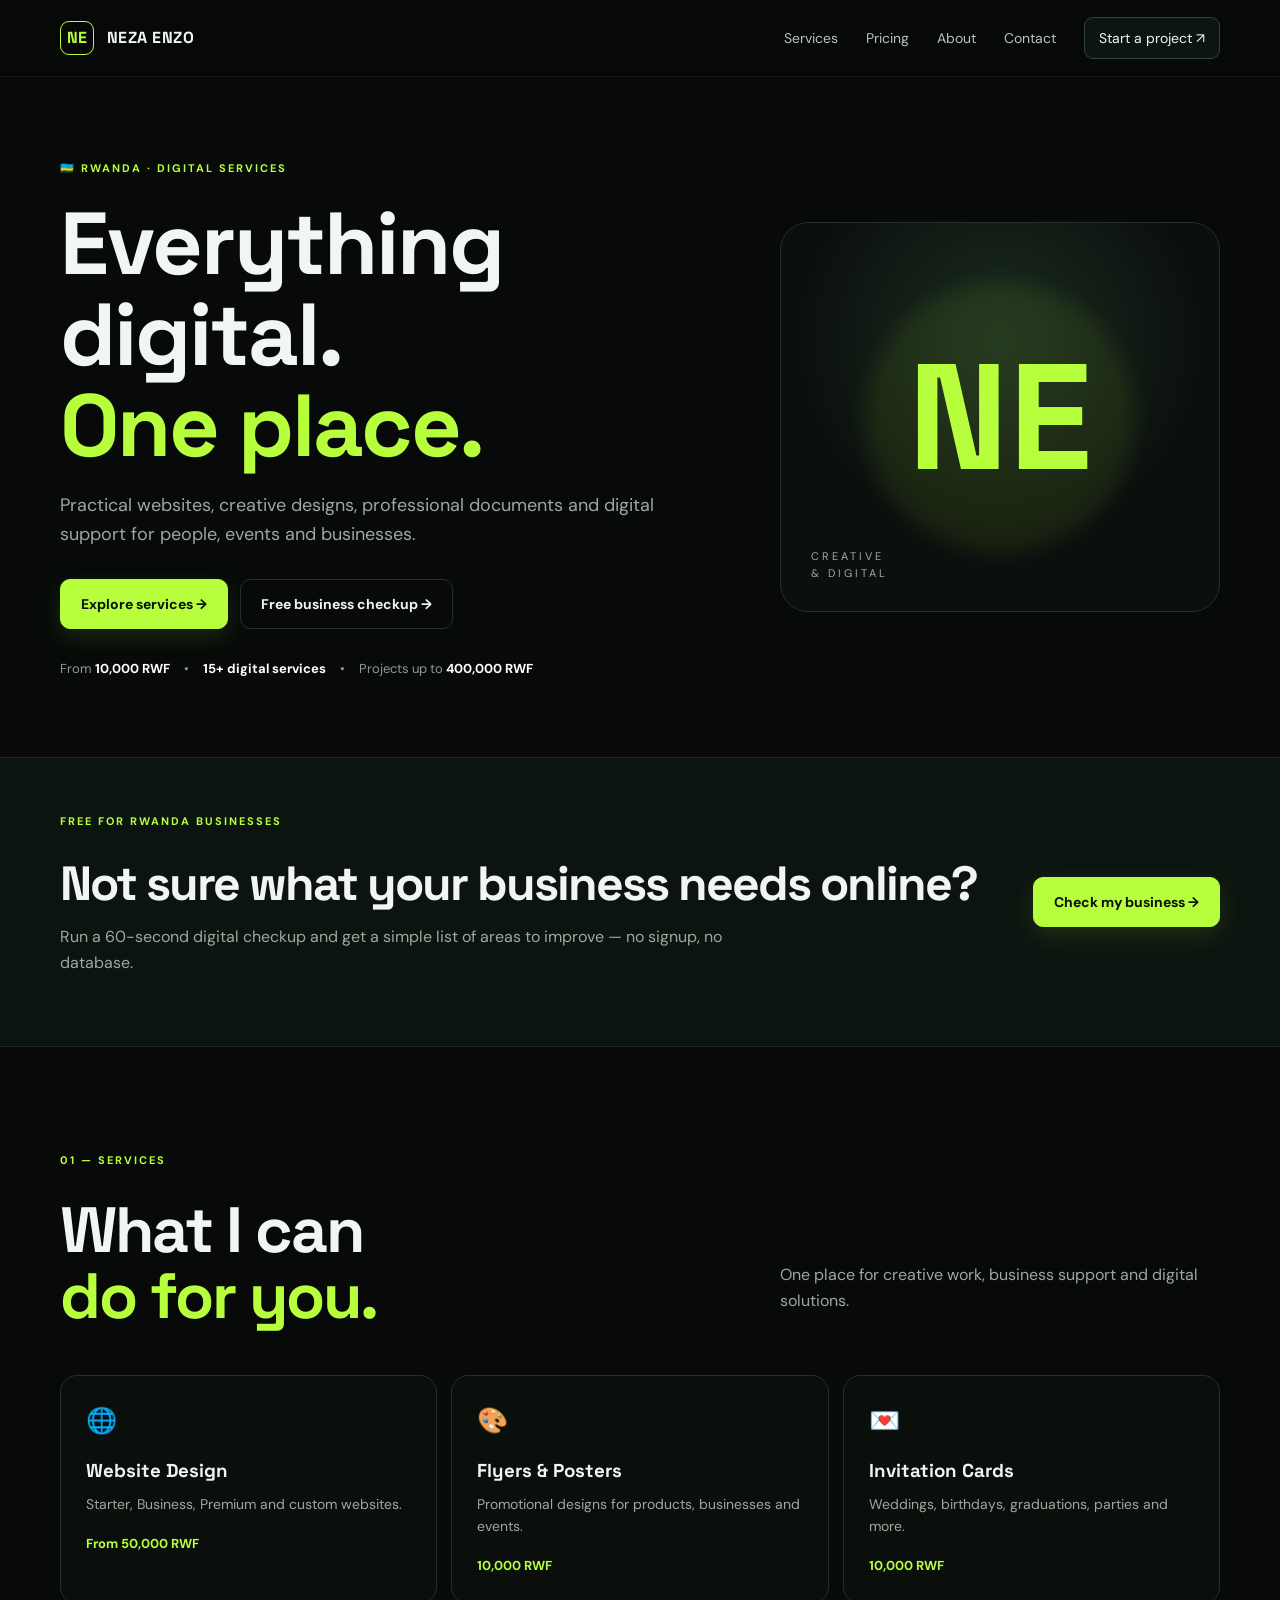
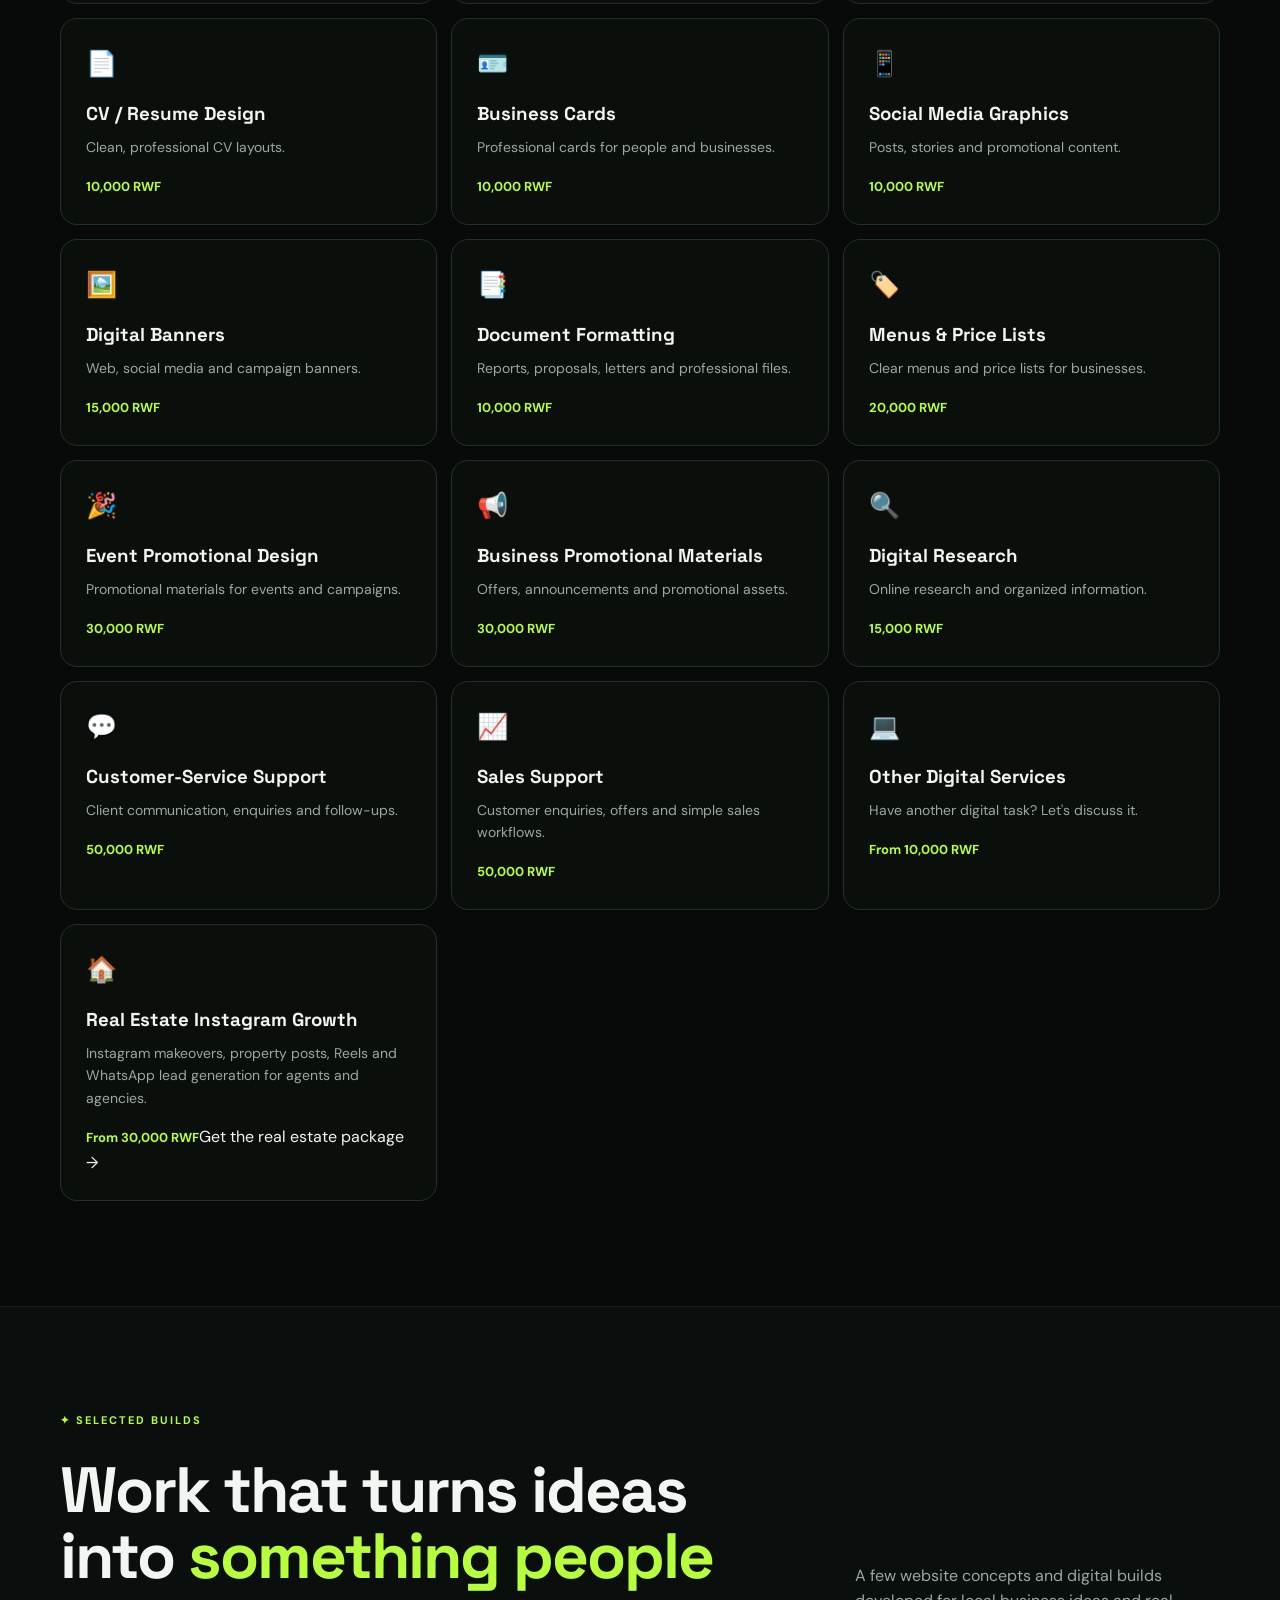
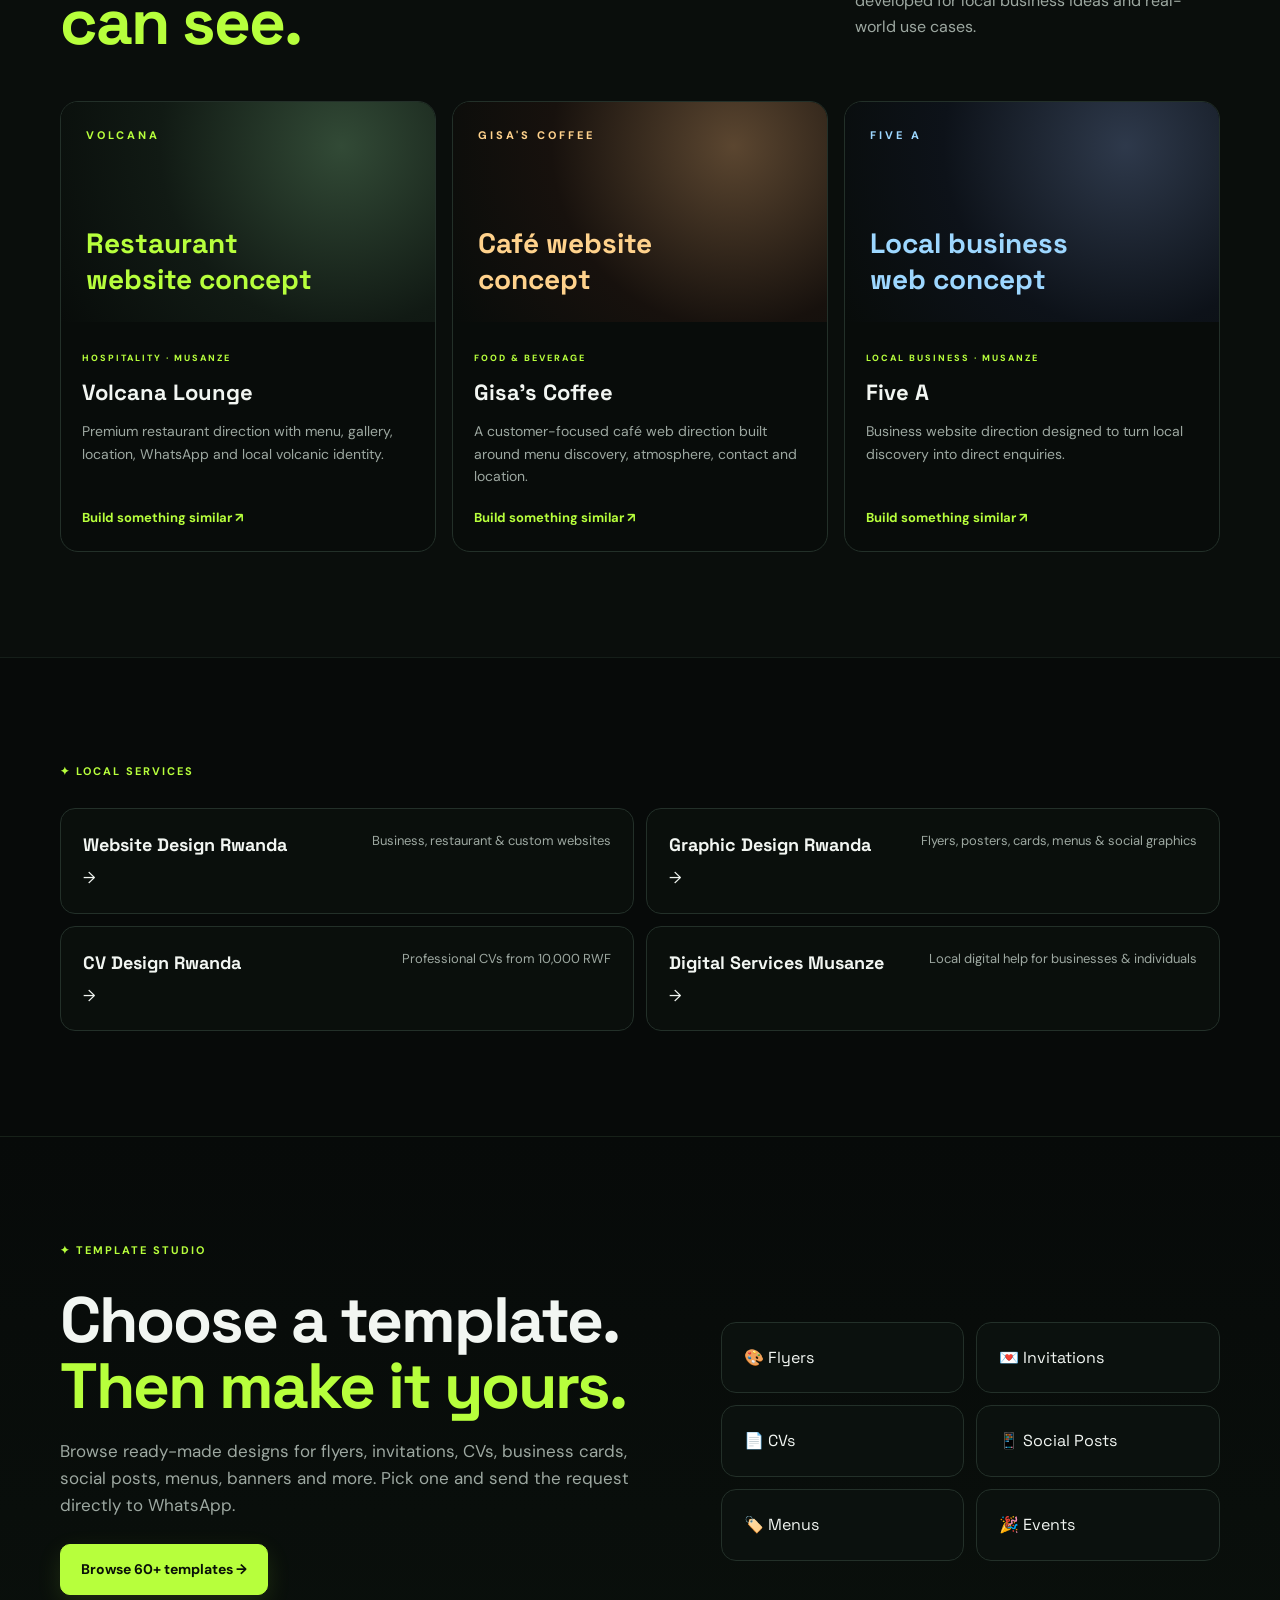
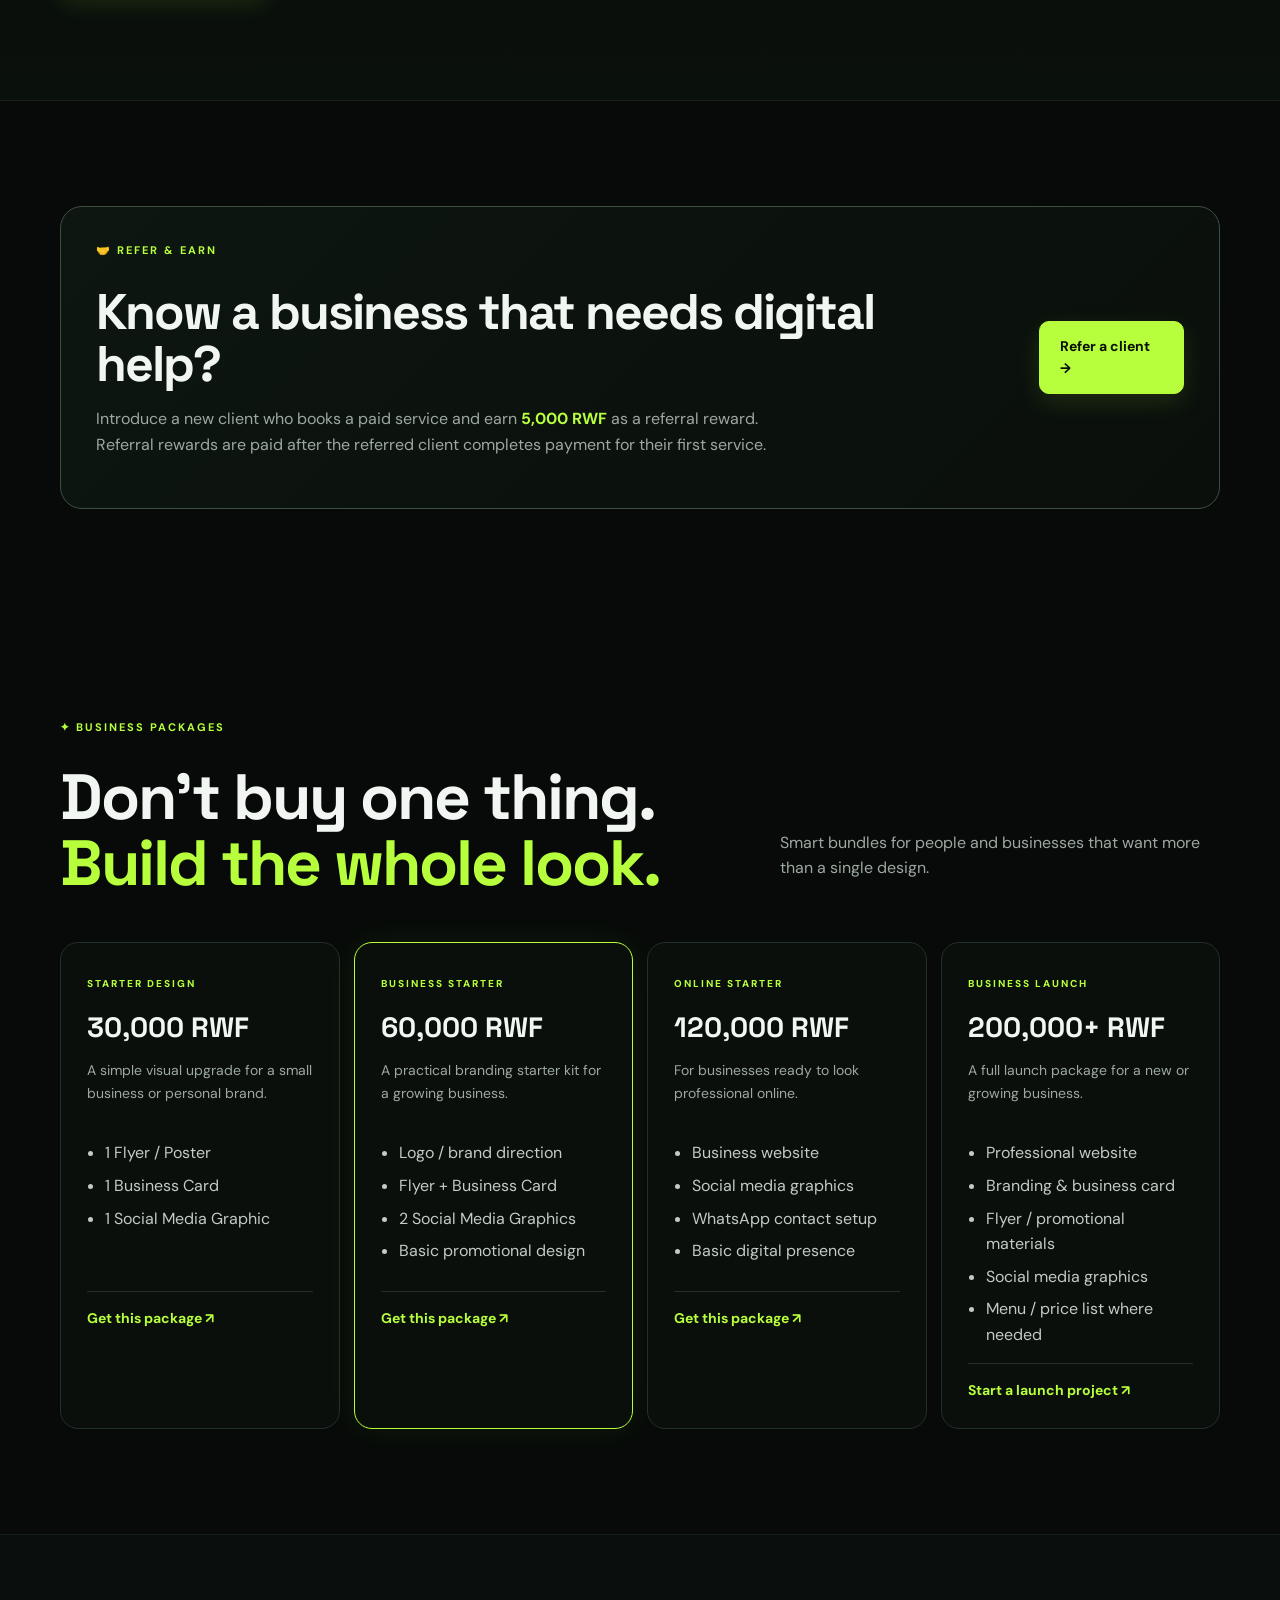
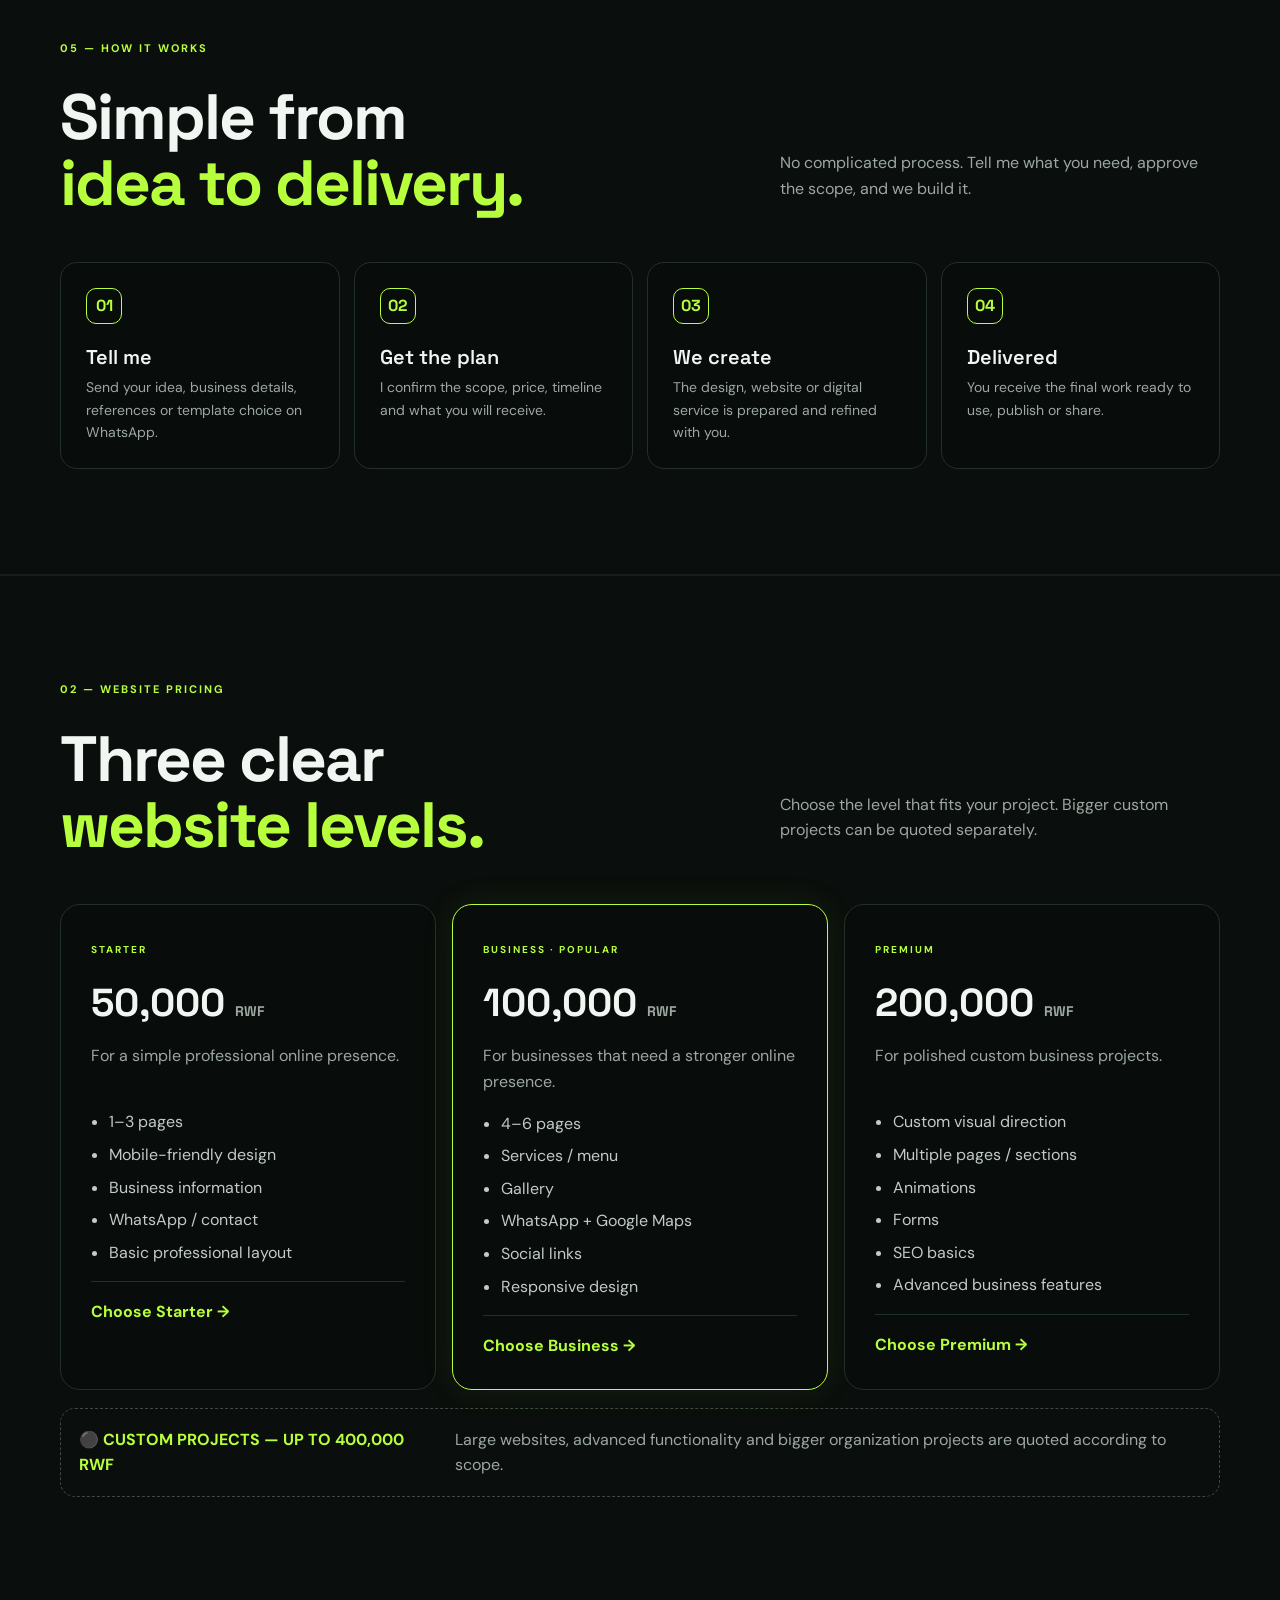
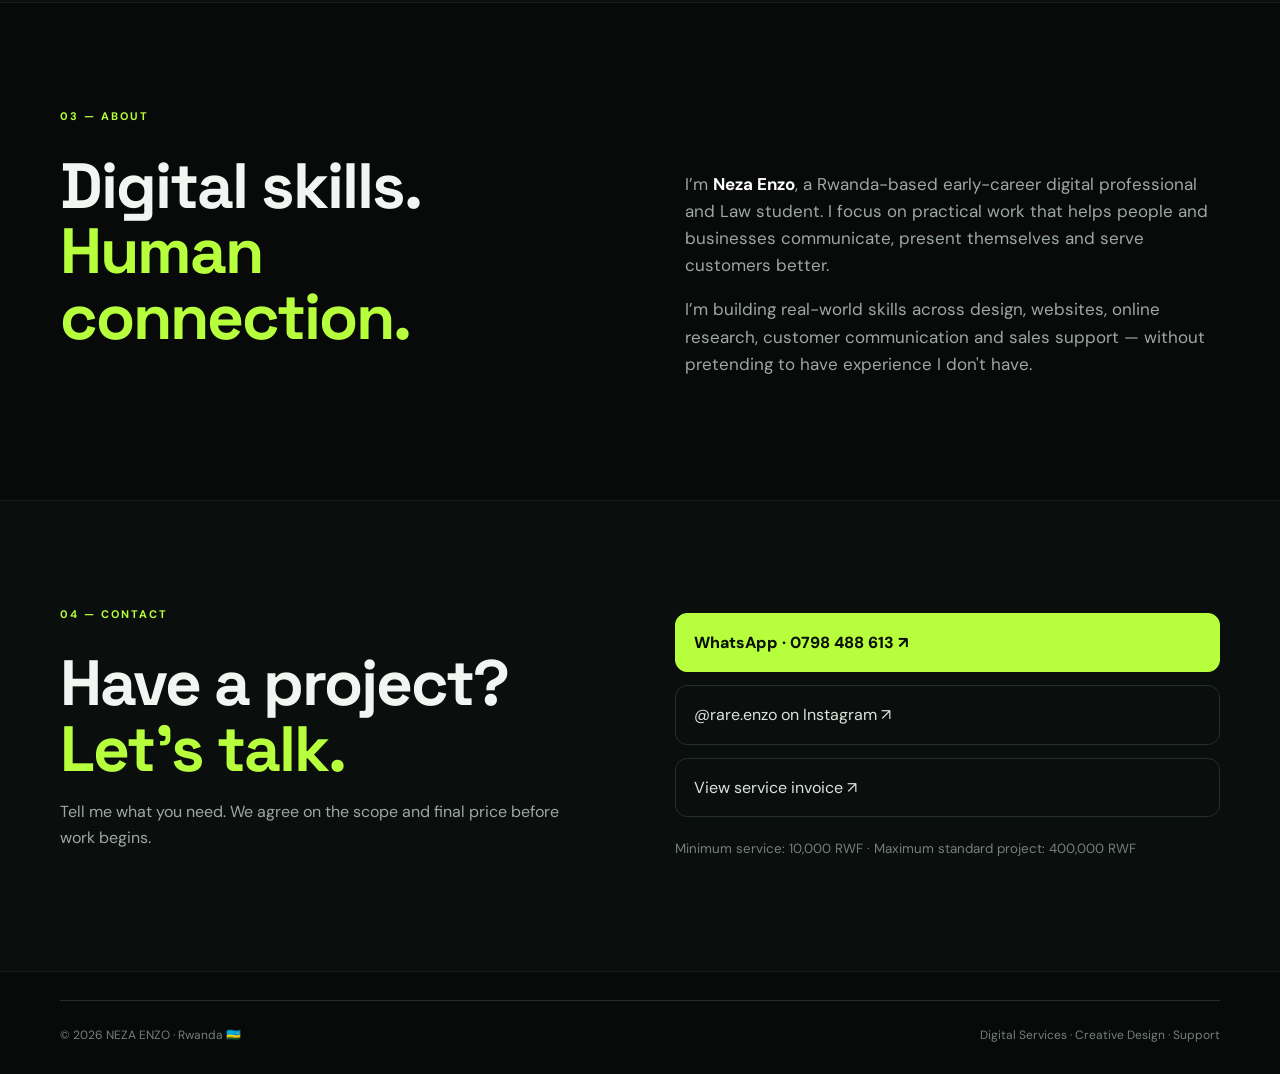
==== commit de6e9305: "Add real estate Instagram growth service to services" ====
--- a/index.html
+++ b/index.html
@@ -43,6 +43,7 @@
 <article><i>💬</i><h3>Customer-Service Support</h3><p>Client communication, enquiries and follow-ups.</p><strong>50,000 RWF</strong></article>
 <article><i>📈</i><h3>Sales Support</h3><p>Customer enquiries, offers and simple sales workflows.</p><strong>50,000 RWF</strong></article>
 <article><i>💻</i><h3>Other Digital Services</h3><p>Have another digital task? Let's discuss it.</p><strong>From 10,000 RWF</strong></article>
+<article class="featured-package"><i>🏠</i><h3>Real Estate Instagram Growth</h3><p>Instagram makeovers, property posts, Reels and WhatsApp lead generation for agents and agencies.</p><strong>From 30,000 RWF</strong><a href="https://wa.me/250798488613">Get the real estate package →</a></article>
 </div></section>
 
 <section class="section dark" id="work"><div class="wrap"><div class="label">✦ SELECTED BUILDS</div><div class="heading"><h2>Work that turns ideas into <em>something people can see.</em></h2><p>A few website concepts and digital builds developed for local business ideas and real-world use cases.</p></div>
--- a/style.css
+++ b/style.css
@@ -1,3 +1,7 @@
 @import url('https://fonts.googleapis.com/css2?family=DM+Sans:wght@400;500;600;700&family=Space+Grotesk:wght@500;600;700&display=swap');
 :root{--bg:#070a09;--panel:#0d1310;--text:#f2f6f2;--muted:#9da8a1;--line:#233029;--accent:#b7ff3c;--accent2:#7edb1b}*{box-sizing:border-box}html{scroll-behavior:smooth}body{margin:0;background:var(--bg);color:var(--text);font-family:'DM Sans',sans-serif;line-height:1.6}a{color:inherit;text-decoration:none}.wrap{width:min(1160px,92%);margin:auto}header{position:sticky;top:0;z-index:20;background:rgba(7,10,9,.88);backdrop-filter:blur(14px);border-bottom:1px solid rgba(255,255,255,.05)}.nav{height:76px;display:flex;align-items:center;justify-content:space-between}.logo{font-family:'Space Grotesk';font-weight:700;letter-spacing:.5px}.logo b{display:inline-grid;place-items:center;width:34px;height:34px;border:1px solid var(--accent);color:var(--accent);border-radius:9px;margin-right:8px}.links{display:flex;gap:28px;align-items:center}.links a{color:#b9c2bc;font-size:14px}.links a:hover{color:var(--accent)}.nav-cta{padding:9px 14px;border:1px solid #344438;border-radius:9px;color:var(--text)!important;background:#0d1510}.nav-cta:hover{border-color:var(--accent);background:#111b14}.menu{display:none;background:none;color:white;border:0;font-size:25px}.hero{min-height:680px;display:grid;grid-template-columns:1.2fr .8fr;gap:60px;align-items:center}.eyebrow,.label{font-size:11px;letter-spacing:2px;color:var(--accent);font-weight:700}.hero h1,h2{font-family:'Space Grotesk';line-height:1.03;letter-spacing:-2px}.hero h1{font-size:clamp(52px,7vw,88px);margin:20px 0}.hero em,h2 em{color:var(--accent);font-style:normal}.hero p{max-width:650px;color:var(--muted);font-size:18px}.actions{display:flex;gap:12px;margin:30px 0}.btn{display:inline-block;padding:13px 20px;border:1px solid var(--line);border-radius:10px;font-weight:700;font-size:14px}.btn.primary{background:var(--accent);color:#091008;border-color:var(--accent);box-shadow:0 8px 25px rgba(183,255,60,.12)}.btn:hover{border-color:#526355;transform:translateY(-1px)}.btn.primary:hover{border-color:var(--accent);filter:brightness(1.05)}.proof{display:flex;gap:14px;color:#8f9b93;font-size:13px}.proof b{color:#fff}.hero-card{height:390px;border:1px solid var(--line);border-radius:28px;background:radial-gradient(circle at 50% 30%,#1b2c1f,#0b100e 58%);display:flex;flex-direction:column;justify-content:center;align-items:center;position:relative;overflow:hidden}.orb{position:absolute;width:270px;height:270px;border-radius:50%;background:rgba(183,255,60,.08);filter:blur(10px)}.big{font:700 150px/1 'Space Grotesk';color:var(--accent);position:relative}.hero-card span{position:absolute;bottom:28px;left:30px;font-size:11px;letter-spacing:3px;color:#9eaaa2}.section{padding:105px 0}.label{margin-bottom:28px}.heading{display:flex;justify-content:space-between;gap:50px;align-items:end;margin-bottom:45px}.heading h2,.about h2,.contact h2{font-size:clamp(42px,5vw,64px);margin:0}.heading p{max-width:440px;color:var(--muted)}.grid{display:grid;grid-template-columns:repeat(3,1fr);gap:14px}.grid article{padding:25px;border:1px solid var(--line);border-radius:17px;background:#0a0f0c;min-height:190px;transition:.2s}.grid article:hover{transform:translateY(-4px);border-color:#435544}.grid i{font-style:normal;font-size:25px}.grid h3{margin:15px 0 7px;font-family:'Space Grotesk'}.grid p{color:var(--muted);font-size:14px;margin:0 0 15px}.grid strong{color:var(--accent);font-size:13px}.dark{background:#0a0e0c;border-top:1px solid #151e19;border-bottom:1px solid #151e19}.web-prices{display:grid;grid-template-columns:repeat(3,1fr);gap:16px}.price{border:1px solid var(--line);border-radius:20px;padding:30px;background:#080c0a}.price.featured{border-color:var(--accent);box-shadow:0 0 35px rgba(183,255,60,.08)}.price>span{font-size:10px;letter-spacing:2px;color:var(--accent);font-weight:700}.price h3{font:700 39px 'Space Grotesk';margin:18px 0 8px}.price h3 small{font-size:14px;color:var(--muted)}.price p{color:var(--muted);min-height:50px}.price ul{padding-left:18px;color:#c2cbc5;min-height:145px}.price li{margin:7px 0}.price a{display:block;border-top:1px solid var(--line);padding-top:17px;color:var(--accent);font-weight:700}.custom{margin-top:18px;border:1px dashed #3c4b40;border-radius:15px;padding:18px;display:flex;justify-content:space-between;gap:20px}.custom b{color:var(--accent)}.custom span{color:var(--muted)}.about{display:grid;grid-template-columns:1fr 1fr;gap:90px}.about p{color:var(--muted);font-size:17px}.about b{color:#fff}.contact{display:grid;grid-template-columns:1fr 1fr;gap:70px;align-items:center}.contact p{color:var(--muted);max-width:500px}.contact-box{display:flex;flex-direction:column;gap:13px}.contact-box a{padding:16px 18px;border:1px solid var(--line);border-radius:12px;color:#dce4de}.contact-box .contact-btn{background:var(--accent);color:#091008;border-color:var(--accent);font-weight:800}.contact-box small{color:#758178;margin-top:8px}footer{padding:28px 0;color:#748078;font-size:12px}footer .wrap{display:flex;justify-content:space-between;border-top:1px solid var(--line);padding-top:25px}@media(max-width:800px){.links{display:none}.menu{display:block}.hero{grid-template-columns:1fr;min-height:auto;padding:85px 0}.hero-card{height:280px}.grid,.web-prices,.about,.contact{grid-template-columns:1fr}.heading{display:block}.heading p{margin-top:20px}.section{padding:75px 0}.custom{display:block}.custom span{display:block;margin-top:8px}.proof{flex-wrap:wrap}.price ul{min-height:auto}.price{padding:24px}footer .wrap{display:block}footer span{display:block;margin:5px 0}}.template-teaser{background:linear-gradient(180deg,#070a09,#0a100c);border-top:1px solid #172119;border-bottom:1px solid #172119}.template-teaser-grid{display:grid;grid-template-columns:1.1fr .9fr;gap:50px;align-items:center}.template-teaser h2{font-size:clamp(42px,5vw,64px);margin:0 0 18px}.template-teaser p{color:var(--muted);max-width:600px;font-size:17px;margin-bottom:25px}.teaser-stack{display:grid;grid-template-columns:1fr 1fr;gap:12px}.teaser-stack span{padding:22px;border:1px solid var(--line);border-radius:15px;background:#0b110e;font-family:'Space Grotesk';transition:.25s}.teaser-stack span:hover{transform:translateY(-5px);border-color:var(--accent);box-shadow:0 15px 30px rgba(0,0,0,.2)}@media(max-width:800px){.template-teaser-grid{grid-template-columns:1fr}.teaser-stack{grid-template-columns:1fr 1fr}}
 .packages{display:grid;grid-template-columns:repeat(4,1fr);gap:14px}.package{padding:26px;border:1px solid var(--line);border-radius:18px;background:#0a0f0c;transition:.25s}.package:hover{transform:translateY(-6px);border-color:#4c5d4e}.package.featured-package{border-color:var(--accent);box-shadow:0 0 35px rgba(183,255,60,.07)}.package>span{font-size:10px;letter-spacing:2px;color:var(--accent);font-weight:800}.package h3{font:700 28px 'Space Grotesk';margin:15px 0 8px}.package p{color:var(--muted);font-size:14px;min-height:65px}.package ul{padding-left:18px;color:#c2cbc5;min-height:135px}.package li{margin:7px 0}.package a{display:block;border-top:1px solid var(--line);padding-top:15px;color:var(--accent);font-weight:700;font-size:14px}.workflow{position:relative}.steps{display:grid;grid-template-columns:repeat(4,1fr);gap:14px}.steps>div{padding:25px;border:1px solid var(--line);border-radius:17px;background:#080c0a}.steps b{display:grid;place-items:center;width:36px;height:36px;border:1px solid var(--accent);border-radius:10px;color:var(--accent);font-family:'Space Grotesk'}.steps h3{font:600 20px 'Space Grotesk';margin:20px 0 6px}.steps p{color:var(--muted);font-size:14px;margin:0}@media(max-width:1000px){.packages{grid-template-columns:repeat(2,1fr)}.steps{grid-template-columns:repeat(2,1fr)}}@media(max-width:800px){.packages,.steps{grid-template-columns:1fr}.package p,.package ul{min-height:auto}.package{padding:24px}}
+
+.landing-hero{max-width:1050px}.landing-hero h1{font:700 clamp(48px,7vw,82px)/.98 'Space Grotesk';letter-spacing:-3px;margin:18px 0}.landing-hero p{max-width:760px;color:var(--muted);font-size:19px}.acquisition-strip{padding:55px 0;background:#0c1410;border-top:1px solid #1d2a22;border-bottom:1px solid #1d2a22}.acquisition-grid{display:flex;justify-content:space-between;align-items:center;gap:40px}.acquisition-grid h2{font-size:clamp(32px,4vw,48px);margin:0 0 10px}.acquisition-grid p{color:var(--muted);max-width:680px}.projects{display:grid;grid-template-columns:repeat(3,1fr);gap:16px}.project{border:1px solid var(--line);border-radius:18px;overflow:hidden;background:#080c0a;transition:.25s}.project:hover{transform:translateY(-6px);border-color:#4b5c4d}.project-art{height:220px;padding:25px;display:flex;flex-direction:column;justify-content:space-between;background:radial-gradient(circle at 75% 20%,#324a36,#111a14 55%,#080c0a);color:var(--accent)}.project-art.coffee{background:radial-gradient(circle at 75% 20%,#5b4630,#17110d 55%,#080c0a);color:#ffd28c}.project-art.five{background:radial-gradient(circle at 75% 20%,#2e394b,#0d1219 55%,#080c0a);color:#9dd7ff}.project-art span{font-size:11px;letter-spacing:3px;font-weight:800}.project-art b{font:700 28px 'Space Grotesk';max-width:260px}.project-body{padding:21px}.project-body>span{font-size:9px;letter-spacing:2px;color:var(--accent);font-weight:800}.project-body h3{font:700 22px 'Space Grotesk';margin:10px 0 7px}.project-body p{color:var(--muted);font-size:14px;min-height:70px}.project-body a{color:var(--accent);font-weight:700;font-size:13px}.seo-links{display:grid;grid-template-columns:repeat(2,1fr);gap:12px}.seo-links a{padding:22px;border:1px solid var(--line);border-radius:15px;display:grid;grid-template-columns:1fr auto;gap:5px;background:#0a0f0c;transition:.2s}.seo-links a:hover{border-color:var(--accent);transform:translateY(-3px)}.seo-links b{font-family:'Space Grotesk';font-size:18px}.seo-links span{color:var(--muted);font-size:13px}.seo-links a::first-letter{color:var(--accent)}.referral-box{display:flex;justify-content:space-between;align-items:center;gap:40px;border:1px solid #3d4e40;border-radius:22px;padding:35px;background:linear-gradient(135deg,#0d1610,#0a0f0c)}.referral-box h2{font-size:clamp(34px,4vw,50px);margin:0 0 10px}.referral-box p{color:var(--muted);max-width:720px}.referral-box p b{color:var(--accent)}.cta-band{display:flex;justify-content:space-between;align-items:center;gap:30px}.cta-band h2{margin:0;font-size:clamp(38px,5vw,60px)}.checkup-box{max-width:850px;margin:auto}.checkup-box form{display:grid;grid-template-columns:1fr 1fr;gap:16px}.checkup-box label{display:flex;flex-direction:column;gap:8px;color:#cbd4ce;font-size:13px}.checkup-box label:first-child{grid-column:1/-1}.checkup-box input,.checkup-box select{width:100%;padding:14px;border-radius:10px;border:1px solid var(--line);background:#080c0a;color:white;font:inherit}.checkup-box button{grid-column:1/-1;margin-top:5px}.checkup-result{margin-top:22px;border:1px solid var(--accent);border-radius:18px;padding:28px;background:#0b130e}.result-score{display:inline-block;color:#091008;background:var(--accent);padding:7px 11px;border-radius:8px;font-weight:900;font-size:11px;letter-spacing:1px}.checkup-result h2{font-size:34px;margin:16px 0 8px}.checkup-result .muted{color:var(--muted)}@media(max-width:900px){.projects{grid-template-columns:1fr}.acquisition-grid,.referral-box,.cta-band{display:block}.acquisition-grid .btn,.referral-box .btn,.cta-band .btn{margin-top:20px}.seo-links{grid-template-columns:1fr}}@media(max-width:650px){.checkup-box form{grid-template-columns:1fr}.checkup-box label:first-child,.checkup-box button{grid-column:auto}.project-art{height:190px}}
+
+@media(max-width:800px){.links.open{display:flex;position:absolute;top:76px;left:0;right:0;padding:16px 4%;background:rgba(7,10,9,.98);border-bottom:1px solid var(--line);flex-direction:column;align-items:stretch;gap:8px}.links.open a{padding:11px 12px}.links.open .nav-cta{text-align:center}}
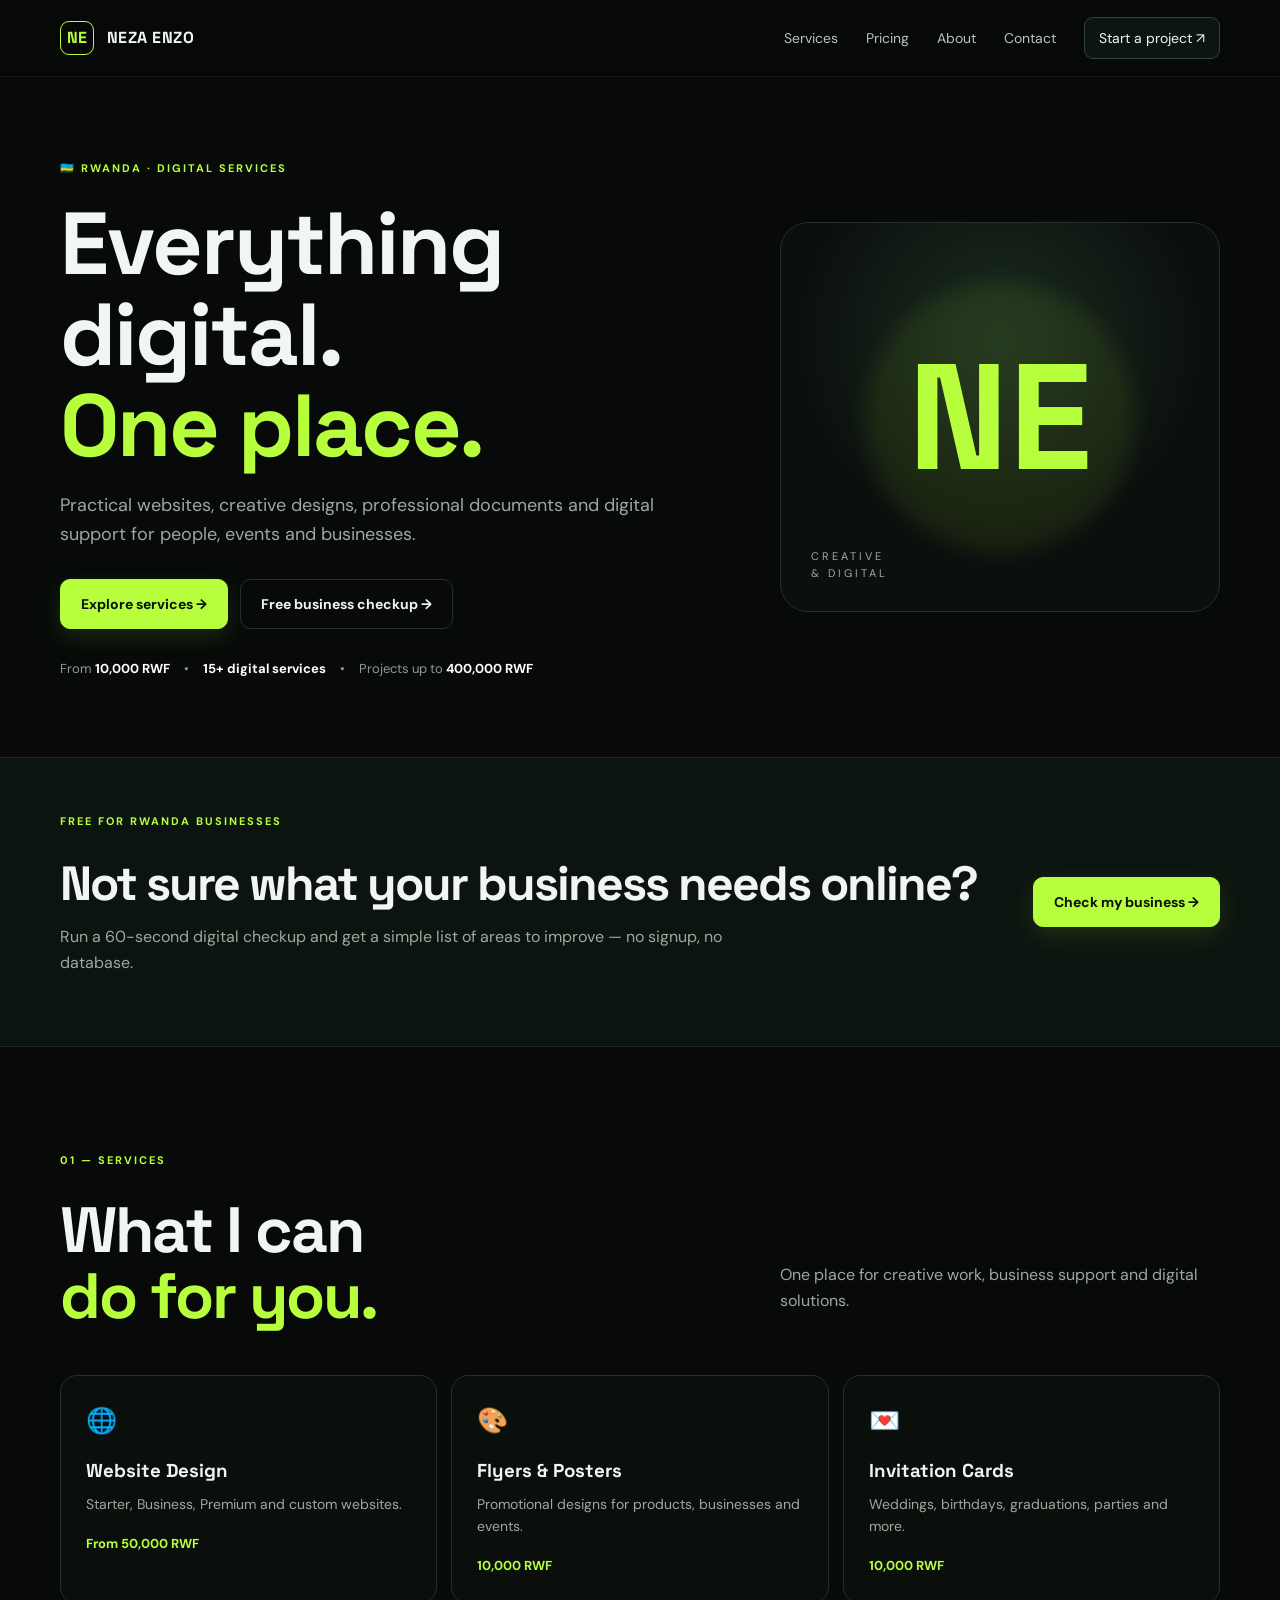
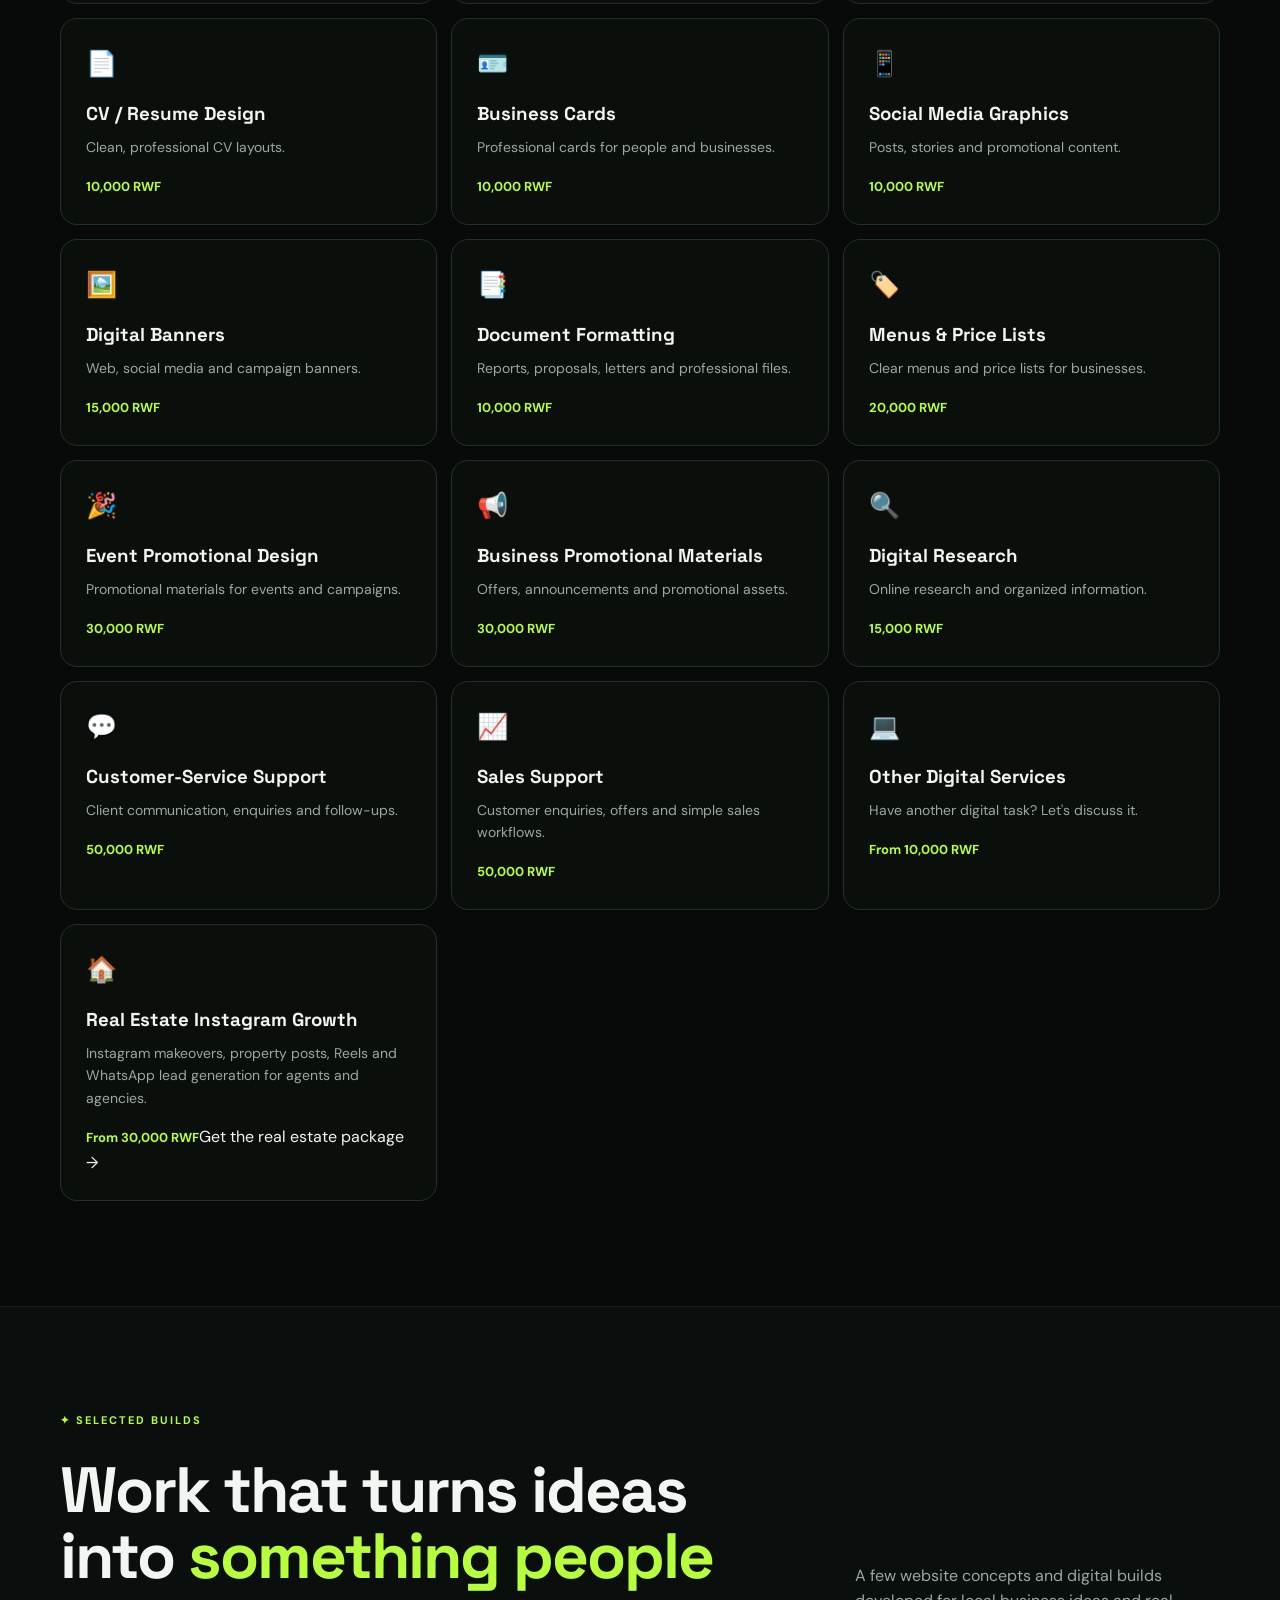
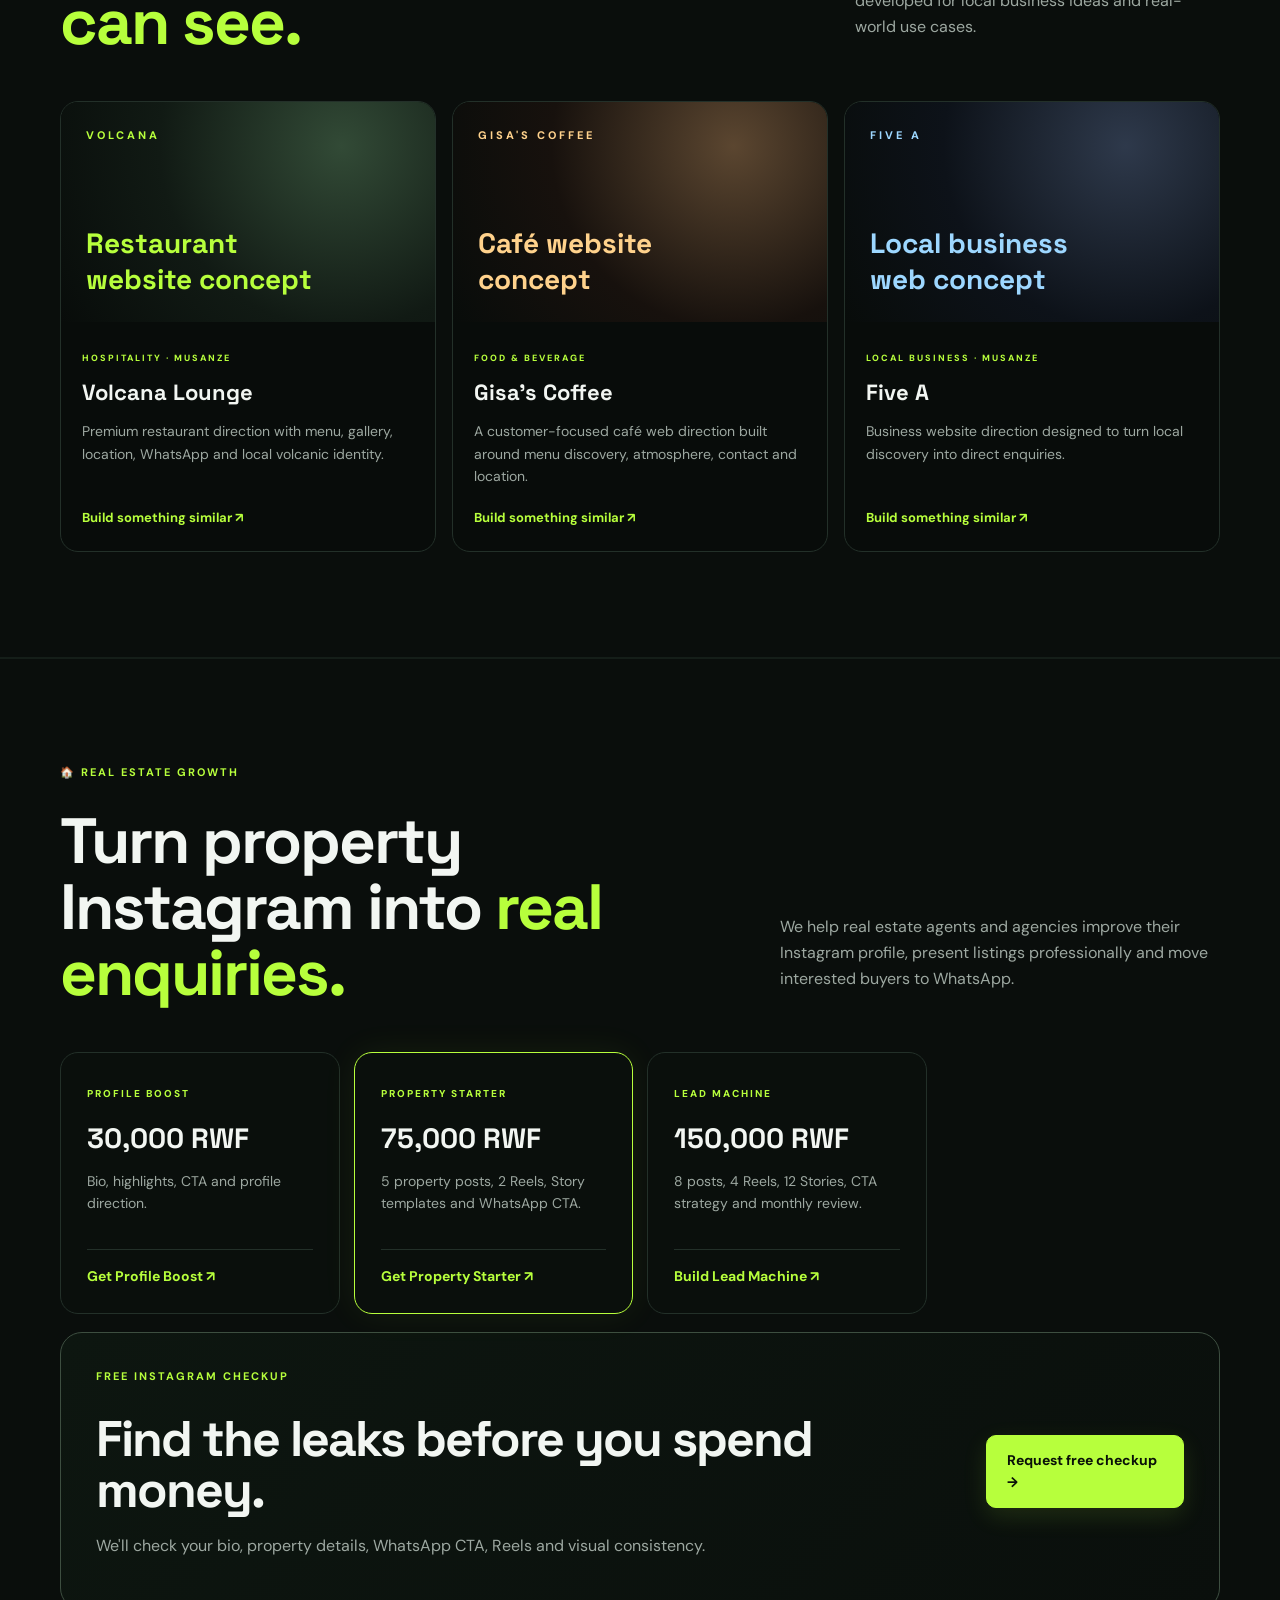
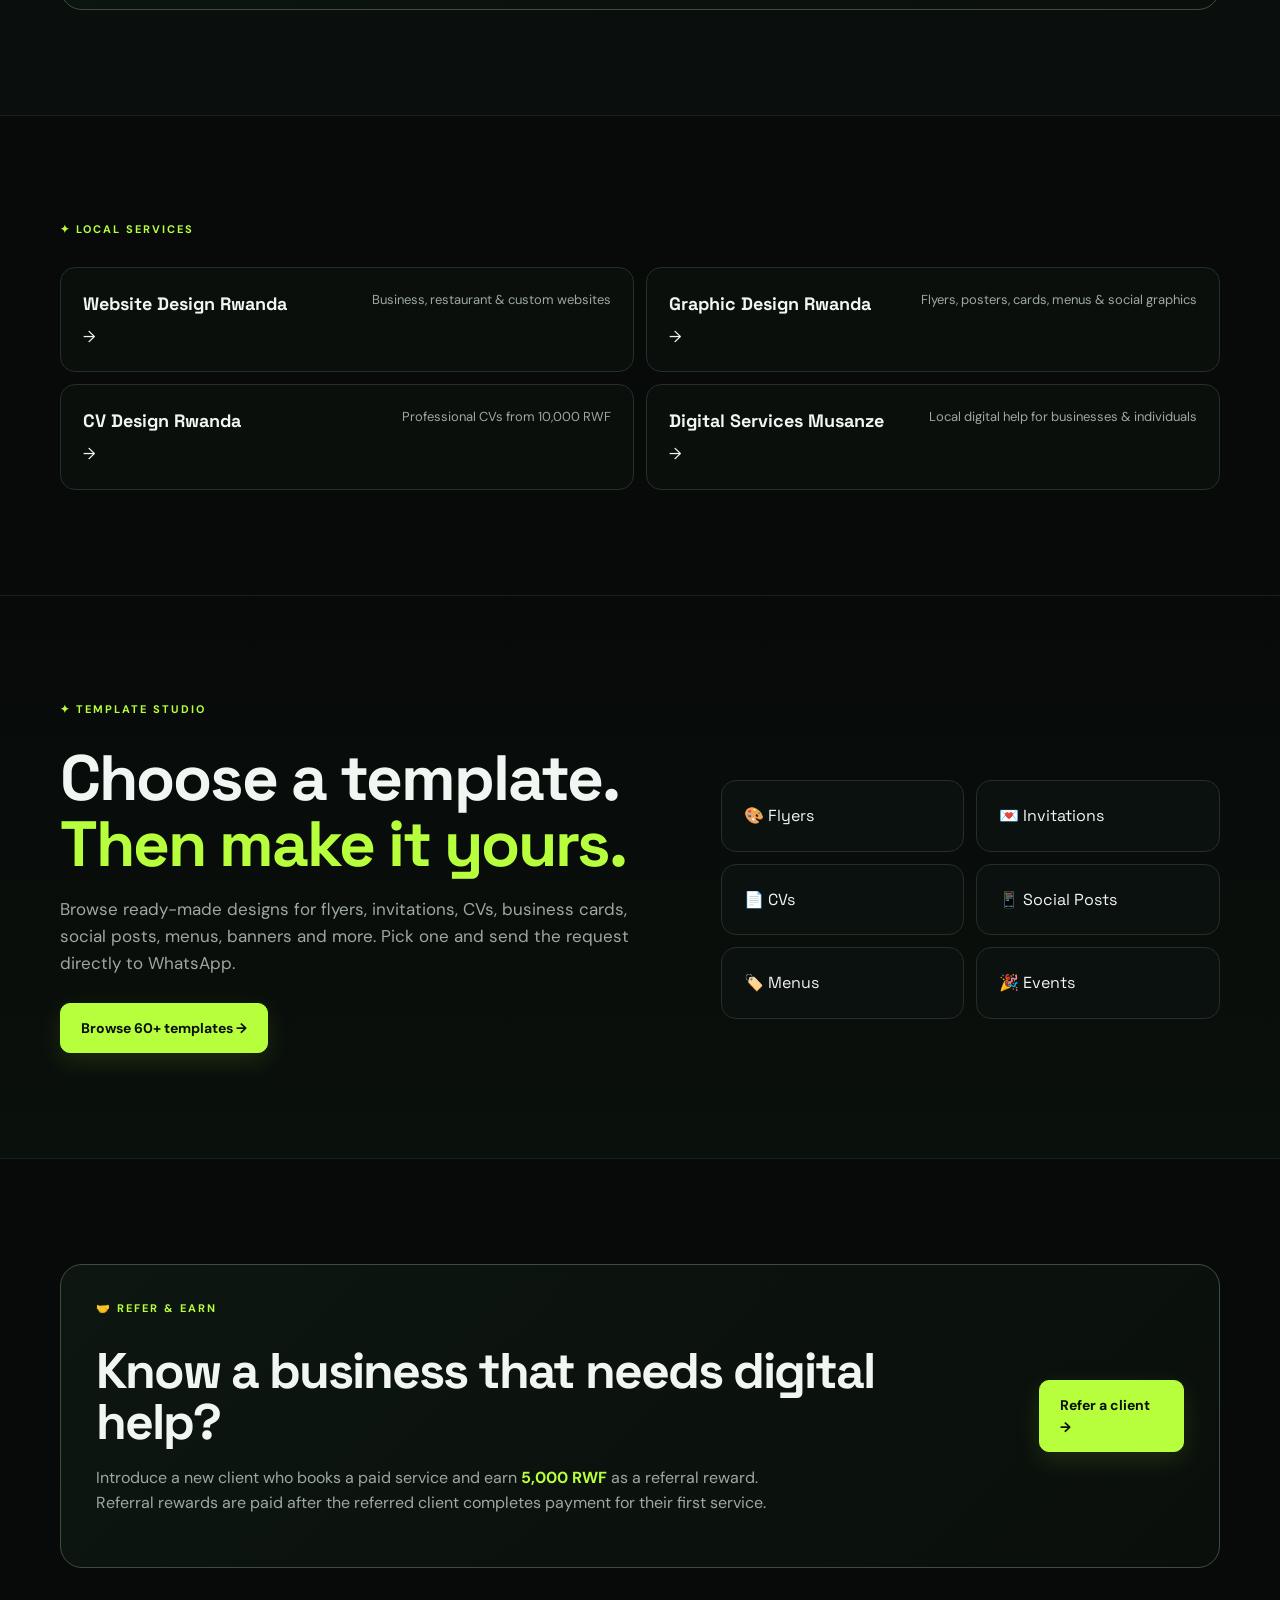
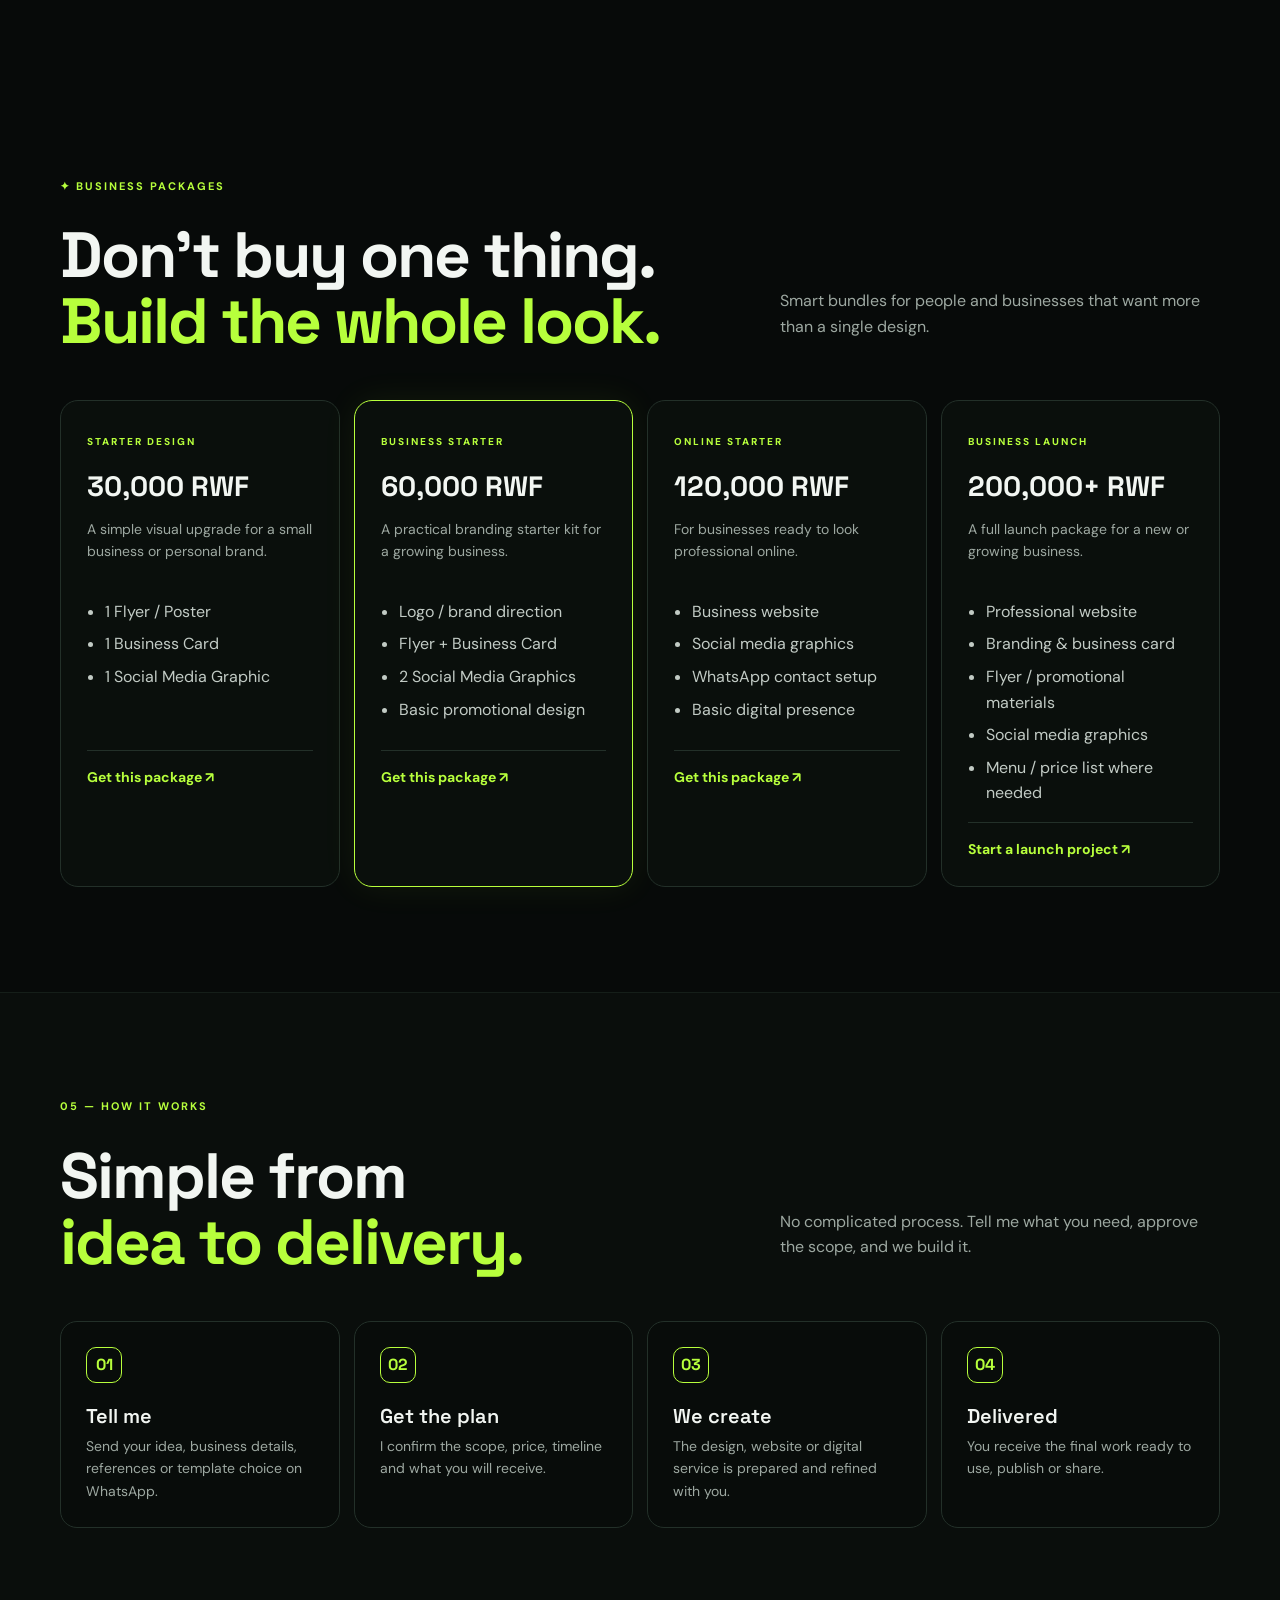
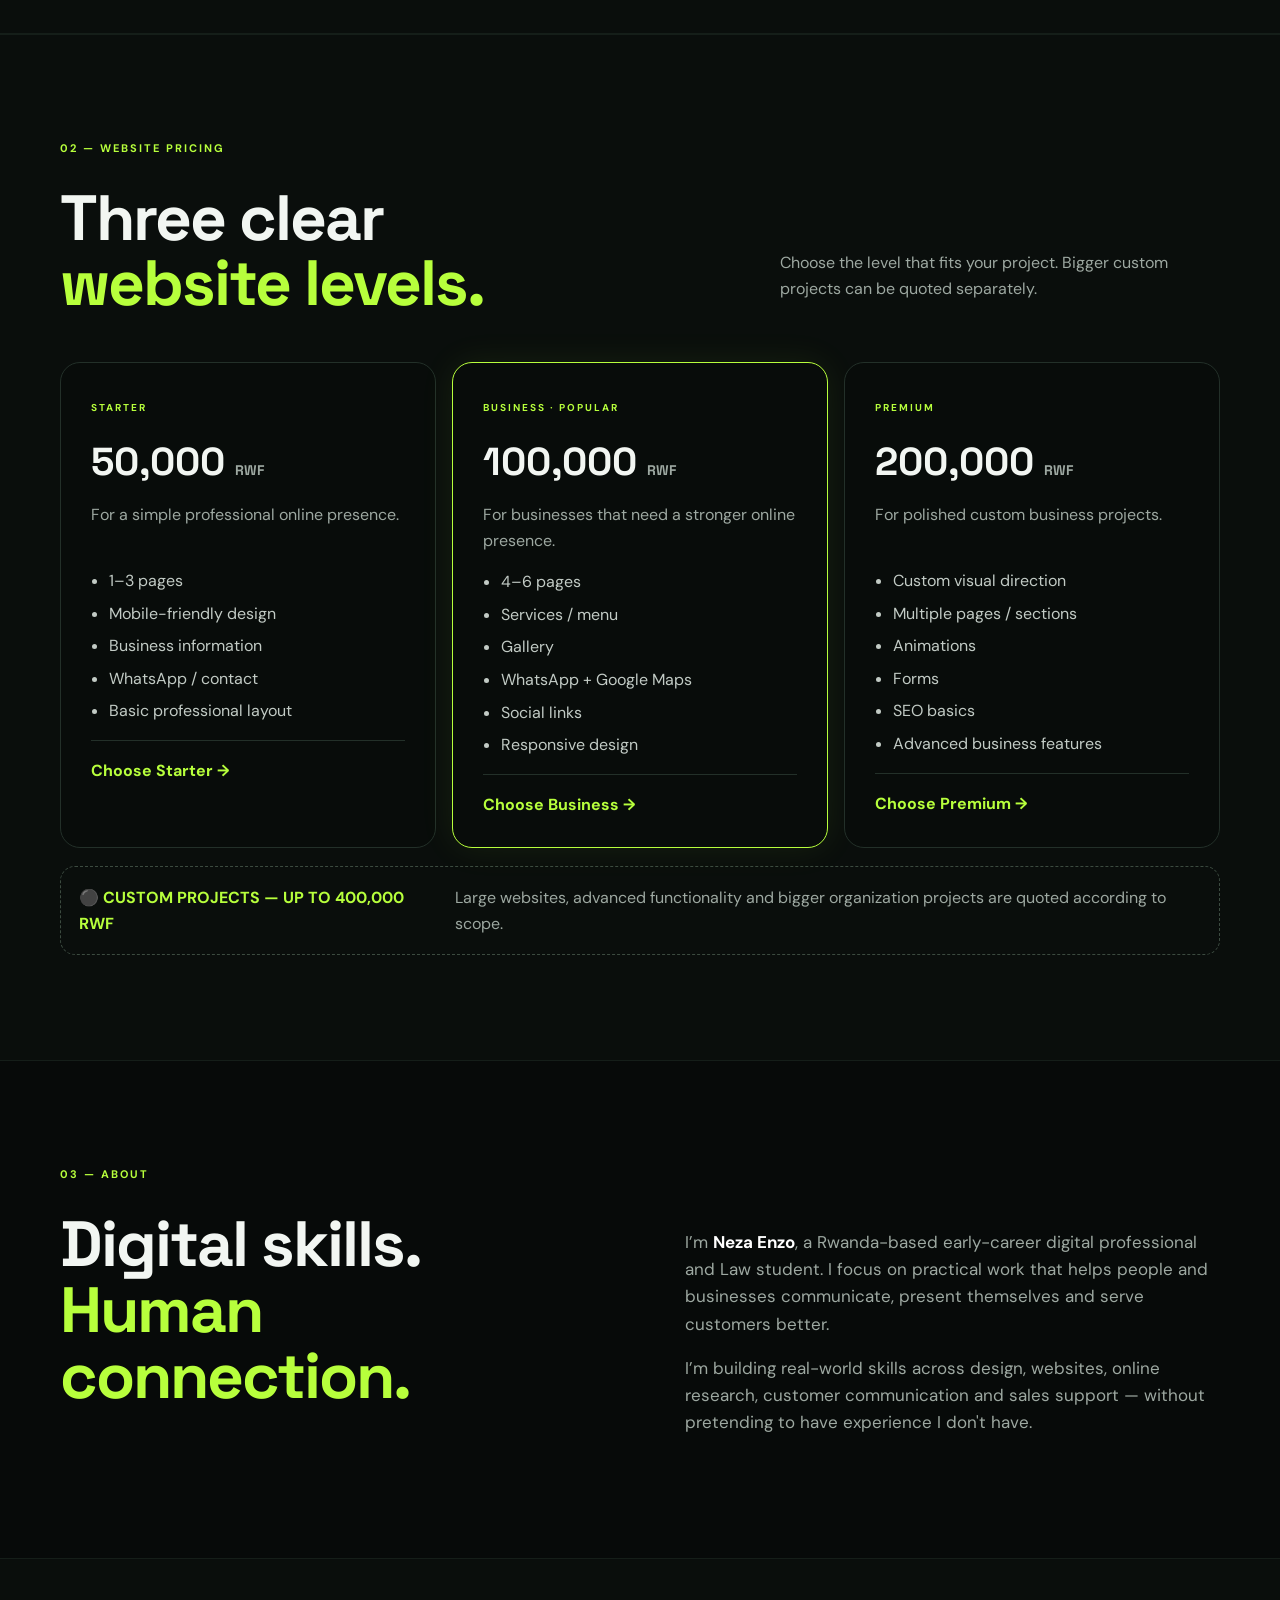
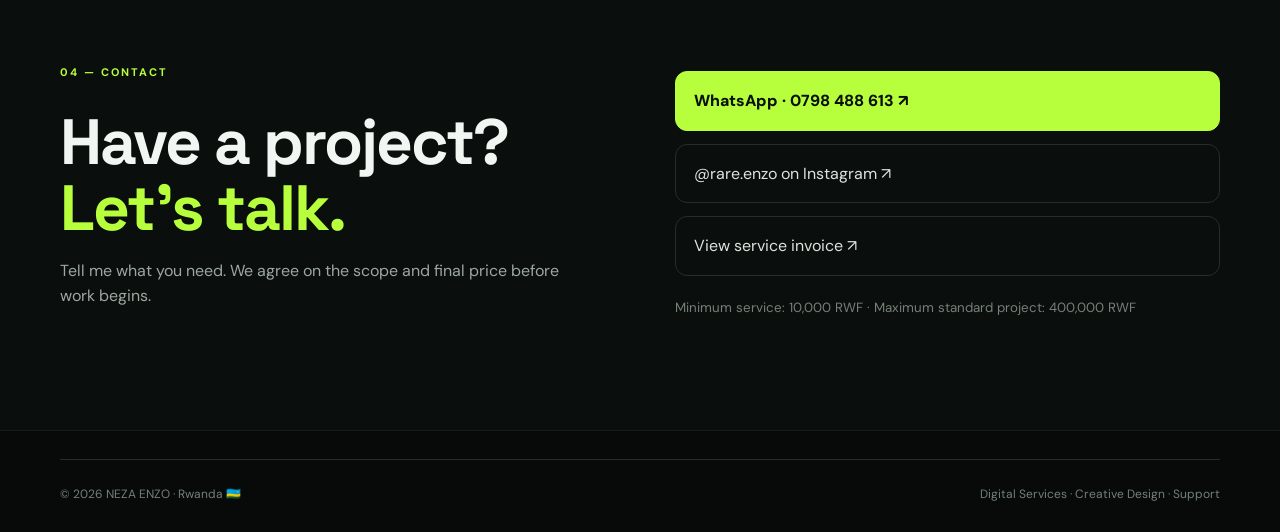
==== commit 3fd2fe54: "Add real estate growth funnel and CTA" ====
--- a/index.html
+++ b/index.html
@@ -53,6 +53,8 @@
 <article class="project"><div class="project-art five"><span>FIVE A</span><b>Local business web concept</b></div><div class="project-body"><span>LOCAL BUSINESS · MUSANZE</span><h3>Five A</h3><p>Business website direction designed to turn local discovery into direct enquiries.</p><a href="https://wa.me/250798488613?text=Hello%20Enzo%2C%20I%20want%20a%20local%20business%20website." target="_blank">Build something similar ↗</a></div></article>
 </div></div></section>
 
+<section class="section dark" id="real-estate"><div class="wrap"><div class="label">🏠 REAL ESTATE GROWTH</div><div class="heading"><h2>Turn property Instagram into <em>real enquiries.</em></h2><p>We help real estate agents and agencies improve their Instagram profile, present listings professionally and move interested buyers to WhatsApp.</p></div><div class="packages"><article class="package"><span>PROFILE BOOST</span><h3>30,000 RWF</h3><p>Bio, highlights, CTA and profile direction.</p><a href="https://wa.me/250798488613">Get Profile Boost ↗</a></article><article class="package featured-package"><span>PROPERTY STARTER</span><h3>75,000 RWF</h3><p>5 property posts, 2 Reels, Story templates and WhatsApp CTA.</p><a href="https://wa.me/250798488613">Get Property Starter ↗</a></article><article class="package"><span>LEAD MACHINE</span><h3>150,000 RWF</h3><p>8 posts, 4 Reels, 12 Stories, CTA strategy and monthly review.</p><a href="https://wa.me/250798488613">Build Lead Machine ↗</a></article></div><div class="referral-box" style="margin-top:18px"><div><div class="label">FREE INSTAGRAM CHECKUP</div><h2>Find the leaks before you spend money.</h2><p>We'll check your bio, property details, WhatsApp CTA, Reels and visual consistency.</p></div><a class="btn primary" href="https://wa.me/250798488613">Request free checkup →</a></div></div></section>
+
 <section class="section wrap" id="local-seo"><div class="label">✦ LOCAL SERVICES</div><div class="seo-links"><a href="websites-rwanda.html"><b>Website Design Rwanda</b><span>Business, restaurant & custom websites</span>→</a><a href="graphic-design-rwanda.html"><b>Graphic Design Rwanda</b><span>Flyers, posters, cards, menus & social graphics</span>→</a><a href="cv-design-rwanda.html"><b>CV Design Rwanda</b><span>Professional CVs from 10,000 RWF</span>→</a><a href="digital-services-musanze.html"><b>Digital Services Musanze</b><span>Local digital help for businesses & individuals</span>→</a></div></section>
 
 <section class="section template-teaser"><div class="wrap"><div class="label">✦ TEMPLATE STUDIO</div><div class="template-teaser-grid"><div><h2>Choose a template.<br><em>Then make it yours.</em></h2><p>Browse ready-made designs for flyers, invitations, CVs, business cards, social posts, menus, banners and more. Pick one and send the request directly to WhatsApp.</p><a class="btn primary" href="templates.html">Browse 60+ templates →</a></div><div class="teaser-stack"><span>🎨 Flyers</span><span>💌 Invitations</span><span>📄 CVs</span><span>📱 Social Posts</span><span>🏷️ Menus</span><span>🎉 Events</span></div></div></div></section>
